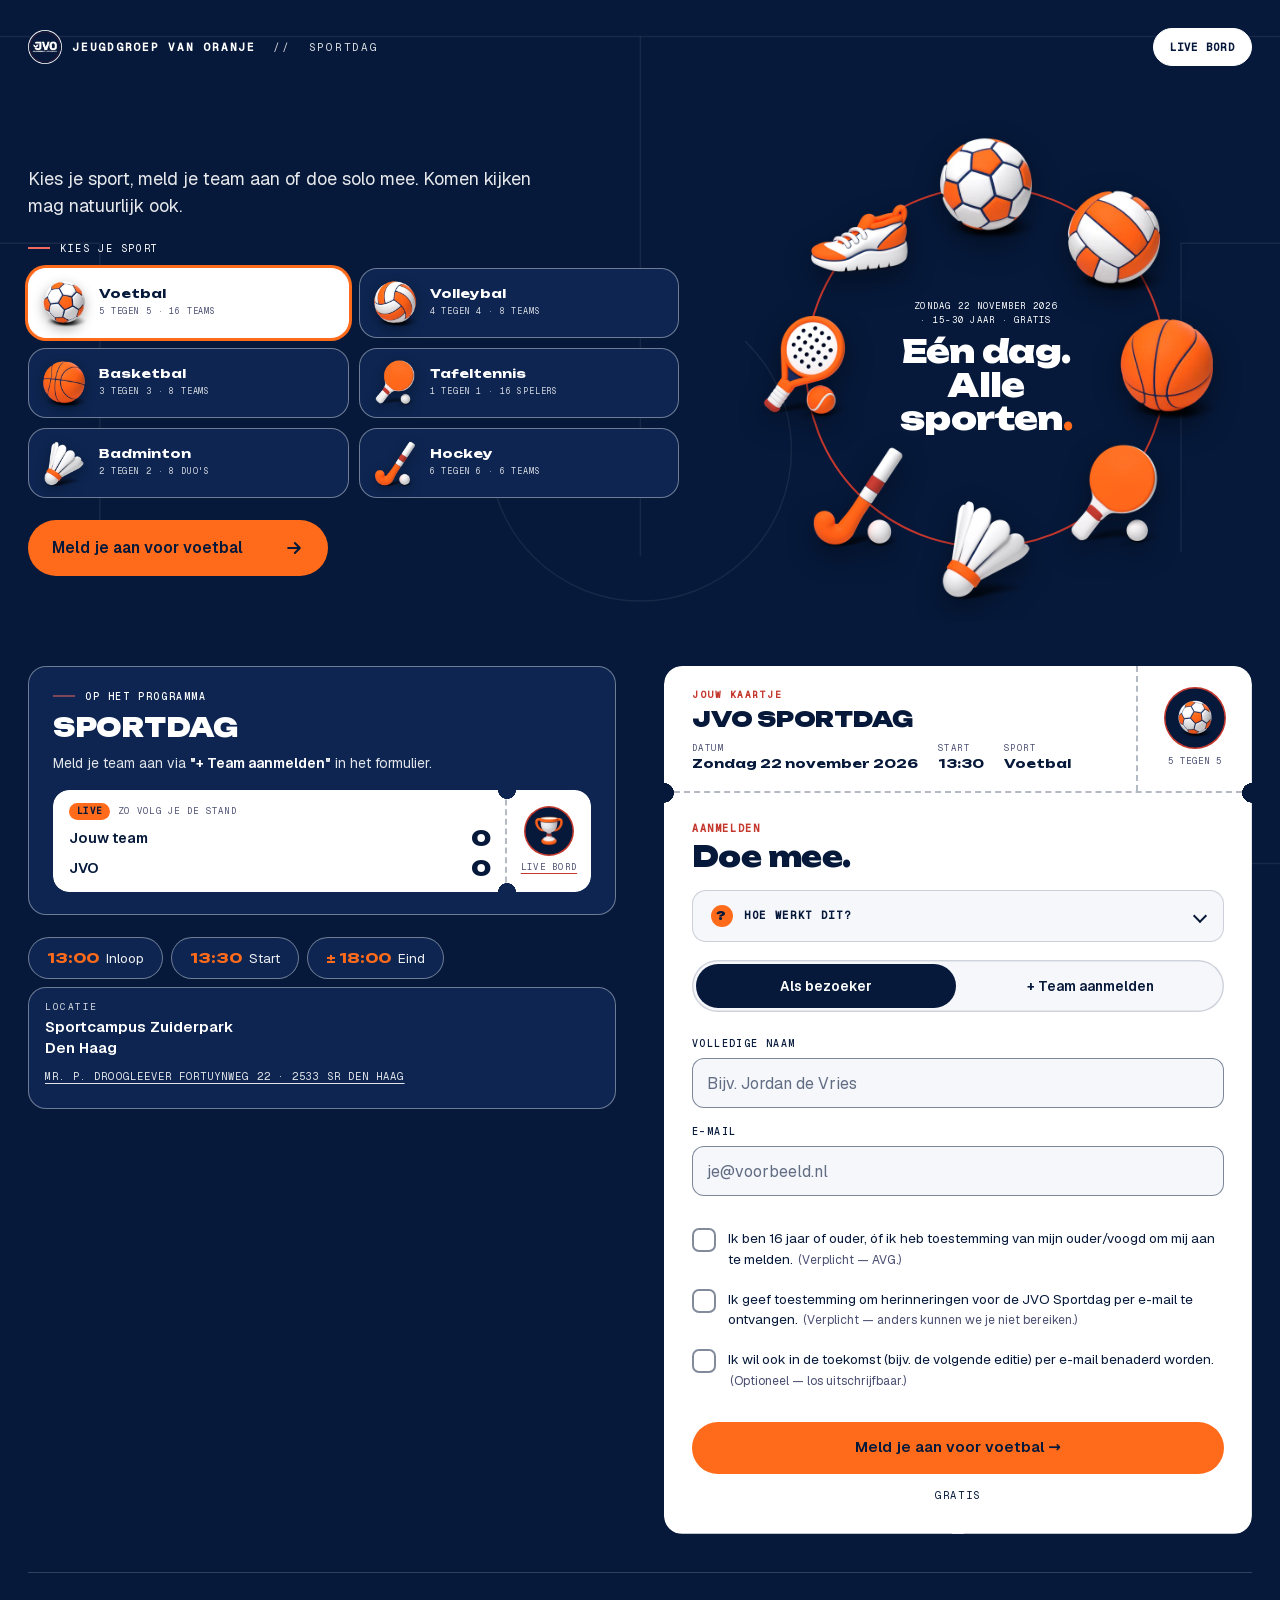
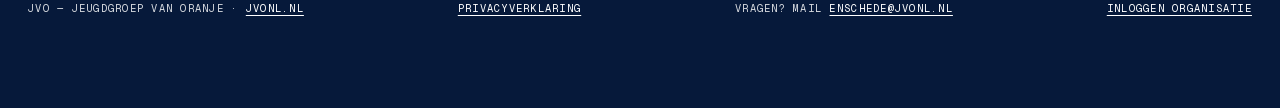
==== index.html @ 1a7309d2 "JVO Sporthub: kijk-kopie met demodata (geen server) Co-Authored-By: Claude Opus 5.5 <noreply@anthrop" ====
<!DOCTYPE html>
<html lang="nl" data-theme="sporthub" data-sport="beker" style="--sport-icoon:url('/sport/beker-klein.webp');--sport-icoon-groot:url('/sport/beker.webp')">
<head>
  <script src="/voorbeeld.js"></script>
  <meta charset="UTF-8" />
  <meta name="viewport" content="width=device-width, initial-scale=1.0" />
  <script src="/jvo-loader.js"></script>
  <meta name="description" content="Aanmelden voor de JVO Sportdag op zondag 22 november 2026, Sportcampus Zuiderpark, Den Haag. Gratis. Meld je team aan voor het toernooi of kom kijken." />
  <title>JVO Sportdag — Aanmelden</title>
  <meta property="og:title" content="JVO Sportdag — Aanmelden" />
  <meta property="og:description" content="Zondag 22 november 2026 · Sportcampus Zuiderpark, Den Haag · Gratis. Meld je team aan voor het toernooi of kom kijken." />
  <meta property="og:image" content="http://localhost:4795/og-neutraal.png" />
  <meta property="og:image:width" content="1200" />
  <meta property="og:image:height" content="630" />
  <meta property="og:image:alt" content="JVO Sportdag, zondag 22 november 2026, Sportcampus Zuiderpark, Den Haag." />
  <meta property="og:url" content="http://localhost:4795/" />
  <meta property="og:type" content="website" />
  <meta property="og:locale" content="nl_NL" />
  <link rel="canonical" href="http://localhost:4795/" />
  <meta name="twitter:card" content="summary_large_image" />
  <meta name="twitter:title" content="JVO Sportdag — Aanmelden" />
  <meta name="twitter:description" content="Zondag 22 november 2026 · Sportcampus Zuiderpark, Den Haag · Sportdag · Gratis" />
  <meta name="twitter:image" content="http://localhost:4795/og-neutraal.png" />
  <link rel="icon" type="image/png" href="/icons/favicon.png" />
  <link rel="apple-touch-icon" href="/icons/jvo-192.png" />
  <meta name="theme-color" content="#06193A" /><script src="/sh-beweging.js" defer></script>
  
  <link rel="stylesheet" href="/styles.css" />
  <style>
    /* Aanmeldpagina — stukken die per evenement in aantal/aanwezigheid wisselen
       (alles komt uit het evenement-profiel; zie de pagina-vuller in server.js). */
    .tournament-meta:not(:has(#meta-prize-item)) { grid-template-columns: repeat(2, 1fr); }
    @media (min-width: 881px) {
      .activity-grid:has(> .activity-cat:first-child:last-child) { grid-template-columns: 1fr; }
      .activity-grid:has(> .activity-cat:nth-child(2):last-child) { grid-template-columns: repeat(2, 1fr); }
      .activity-grid > .activity-cat:nth-child(3n) { border-right: none; }
      .activity-grid > .activity-cat:nth-child(n+4) { border-top: 1px solid var(--line); }
    }
    .meet-eyebrow:empty, .sponsor-sub:empty, .form-price:empty { display: none; }
    .sponsor-sub > span + span::before { content: '\00a0·\00a0'; }
    .help-price { text-transform: lowercase; }
    .help-price:not(:empty)::before { content: ', '; }
    .form-price { text-align: center; margin-top: 14px; color: var(--ice-muted); letter-spacing: .18em; text-transform: uppercase; }
    /* Sport-hub: sportkiezer (tegels) + kaartje — alleen bij meer dan één sport */
    .sport-kiezer-lbl { font-family: 'Geist Mono', ui-monospace, monospace; font-size: 11px; letter-spacing: .16em; text-transform: uppercase; display: flex; align-items: center; gap: 10px; }
    .sport-kiezer-lbl::before { content: ''; width: 22px; height: 1.5px; background: #F0685E; }
    .sport-tegels { display: grid; grid-template-columns: repeat(2, minmax(0, 1fr)); gap: 10px; margin-top: 10px; }
    .sport-tegel { display: grid; grid-template-columns: 40px minmax(0, 1fr); gap: 8px; align-items: center; text-align: left; min-height: 64px;
      padding: 9px 10px; border-radius: 18px; border: 1.5px solid rgba(255,255,255,.4); background: rgba(255,255,255,.06); color: inherit; font: inherit; cursor: pointer; }
    .sport-tegel img { width: 40px; height: 40px; object-fit: contain; }
    .sport-tegel b { display: block; font-weight: 700; font-size: 12.5px; line-height: 1.15; hyphens: auto; -webkit-hyphens: auto; overflow-wrap: break-word; }
    .sport-tegel span { display: block; font-family: 'Geist Mono', ui-monospace, monospace; font-size: 9.5px; letter-spacing: .1em; text-transform: uppercase; margin-top: 4px; opacity: .85; }
    .sport-tegel[aria-checked="true"] { background: #fff; border-color: #fff; color: #06193A; box-shadow: 0 0 0 3px #FF6B1A; }
    .sport-tegel:focus-visible { outline: 3px solid #fff; outline-offset: 3px; }
    .sport-kaartje { --stub: 84px; margin-top: 14px; background: #fff; color: #06193A; border-radius: 16px; display: grid; grid-template-columns: minmax(0, 1fr) var(--stub);
      -webkit-mask: radial-gradient(circle 9px at calc(100% - var(--stub)) 0, #0000 98%, #000) top/100% 51% no-repeat, radial-gradient(circle 9px at calc(100% - var(--stub)) 100%, #0000 98%, #000) bottom/100% 51% no-repeat;
              mask: radial-gradient(circle 9px at calc(100% - var(--stub)) 0, #0000 98%, #000) top/100% 51% no-repeat, radial-gradient(circle 9px at calc(100% - var(--stub)) 100%, #0000 98%, #000) bottom/100% 51% no-repeat; }
    .sport-kaartje[hidden], .sport-kiezer[hidden], #panel-team .field[hidden] { display: none; }
    .sport-kaartje .l { padding: 12px 14px 11px; border-right: 2px dashed rgba(6,25,58,.3); min-width: 0; }
    .sport-kaartje .k { font-family: 'Geist Mono', ui-monospace, monospace; font-size: 9.5px; letter-spacing: .16em; text-transform: uppercase; color: #C4382E; font-weight: 600; }
    .sport-kaartje h3 { font-weight: 900; font-size: 19px; line-height: 1.05; margin-top: 6px; text-transform: uppercase; }
    .sport-kaartje .g { display: grid; grid-template-columns: repeat(3, minmax(0, 1fr)); gap: 8px; margin-top: 11px; }
    .sport-kaartje .g span { display: block; font-family: 'Geist Mono', ui-monospace, monospace; font-size: 8.5px; letter-spacing: .14em; text-transform: uppercase; color: #4A4F72; }
    .sport-kaartje .g b { font-weight: 700; font-size: 13px; line-height: 1.2; }
    .sport-kaartje .r { display: flex; flex-direction: column; align-items: center; justify-content: center; gap: 7px; }
    .sport-kaartje .r span { font-family: 'Geist Mono', ui-monospace, monospace; font-size: 8.5px; letter-spacing: .12em; text-transform: uppercase; color: #4A4F72; text-align: center; }
    .sport-badge { width: 50px; height: 50px; border-radius: 50%; background: #06193A; box-shadow: 0 0 0 1.5px #06193A, 0 0 0 3px #C4382E; display: flex; align-items: center; justify-content: center; }
    .sport-badge img { width: 72%; height: 72%; object-fit: contain; }
    /* Stijl Sporthub: het formulier staat op een WIT kaartje → tegels wit met blauwe rand,
       de gekozen tegel krijgt de oranje ring; het "kaartje" wordt omgekeerd (blauw). */
    html[data-theme="sporthub"] .sport-tegel { background: #fff; color: var(--sh-navy); border-color: var(--sh-rand-wit); }
    html[data-theme="sporthub"] .sport-tegel[aria-checked="true"] { border-color: var(--sh-oranje); }
    html[data-theme="sporthub"] .sport-tegel span { color: var(--sh-inkt-2); opacity: 1; }
    html[data-theme="sporthub"] .sport-tegel:focus-visible { outline-color: var(--sh-navy); }
    html[data-theme="sporthub"] .sport-kaartje { background: var(--sh-navy); color: #fff; }
    html[data-theme="sporthub"] .sport-kaartje .l { border-right-color: rgba(255,255,255,.35); }
    html[data-theme="sporthub"] .sport-kaartje .k { color: var(--sh-oranje); }
    html[data-theme="sporthub"] .sport-kaartje .g span, html[data-theme="sporthub"] .sport-kaartje .r span { color: rgba(255,255,255,.8); }
    html[data-theme="sporthub"] .sport-badge { box-shadow: 0 0 0 1.5px #fff, 0 0 0 3px var(--sh-rood); }
    html[data-theme="sporthub"] .sport-tegel b, html[data-theme="sporthub"] .sport-kaartje h3 { font-family: var(--sh-rond); }
    /* De ring met álle sporten (bij meer dan één sport; opgebouwd door app.js):
       gecentreerd, met datum en kop erin en de sporten gelijk verdeeld eromheen.
       De baan draait rustig met de klok mee (één rondje per minuut); elk icoon draait precies even hard terug,
       zodat het rechtop blijft staan. */
    html[data-theme="sporthub"] .sh-sportring { position: relative; width: min(100%, 390px); aspect-ratio: 1; margin: 0 auto; }
    html[data-theme="sporthub"] .sh-sr-cirkel { position: absolute; inset: 11.5%; border-radius: 50%; border: 2px solid var(--sh-rood); }
    html[data-theme="sporthub"] .sh-sr-baan { position: absolute; inset: 0; }
    html[data-theme="sporthub"] .sh-sr-plek { position: absolute; width: 23.6%; aspect-ratio: 1; transform: translate(-50%, -50%); }
    html[data-theme="sporthub"] .sh-sr-plek img { display: block; width: 100%; height: 100%; object-fit: contain; filter: drop-shadow(0 10px 14px rgba(0, 0, 0, .38)); }
    html[data-theme="sporthub"] .sh-sr-midden { position: absolute; inset: 24%; display: flex; flex-direction: column; align-items: center; justify-content: center; gap: 8px; text-align: center; z-index: 2; }
    html[data-theme="sporthub"] .hero-intro .sh-sr-midden .eyebrow { font-size: 9px; line-height: 1.6; letter-spacing: .14em; margin: 0; text-wrap: balance; }
    html[data-theme="sporthub"] .hero-intro .sh-sr-midden h1.h-display { font-size: clamp(25px, 7vw, 32px) !important; line-height: 1.04; max-width: none; margin: 0; padding: 0; text-align: center; text-wrap: balance; }
    html[data-theme="sporthub"] .hero-intro.sh-multi .lead { text-align: center; margin-left: auto; margin-right: auto; margin-top: 6px; }
    html[data-theme="sporthub"] .hero-intro.sh-multi .sh-feiten { display: none; }
    /* "Kies je sport" in de hero: blauwe tegels, de gekozen wit met een oranje ring */
    html[data-theme="sporthub"] .sh-kies { position: relative; z-index: 2; margin-top: 22px; }
    html[data-theme="sporthub"] .sh-kies-lbl { font-family: var(--mono); font-size: 10px; letter-spacing: .16em; text-transform: uppercase; color: #fff; display: flex; align-items: center; gap: 10px; }
    html[data-theme="sporthub"] .sh-kies-lbl::before { content: ''; width: 22px; height: 1.5px; background: #F0685E; }
    html[data-theme="sporthub"] .sh-kies-tegels { display: grid; grid-template-columns: repeat(2, minmax(0, 1fr)); gap: 10px; margin-top: 12px; }
    html[data-theme="sporthub"] .sh-kies-tegel { display: grid; grid-template-columns: 50px minmax(0, 1fr); gap: 10px; align-items: center; text-align: left; min-height: 70px; padding: 9px 10px;
      border: 1.5px solid var(--sh-rand); border-radius: 18px; background: var(--sh-navy-2); color: #fff; font: inherit; cursor: pointer; transition: background .2s, color .2s, box-shadow .2s, transform .14s; }
    html[data-theme="sporthub"] .sh-kies-tegel img { width: 50px; height: 50px; object-fit: contain; filter: drop-shadow(0 4px 6px rgba(0, 0, 0, .3)); }
    html[data-theme="sporthub"] .sh-kies-tegel b { display: block; font-family: var(--sh-rond); font-weight: 700; font-size: 12.5px; line-height: 1.15; overflow-wrap: break-word; -webkit-hyphens: auto; hyphens: auto; }
    html[data-theme="sporthub"] .sh-kies-tegel span { display: block; font-family: var(--mono); font-size: 8.5px; letter-spacing: .1em; text-transform: uppercase; line-height: 1.4; margin-top: 4px; color: rgba(255, 255, 255, .84); }
    html[data-theme="sporthub"] .sh-kies-tegel[aria-pressed="true"] { background: #fff; border-color: #fff; color: var(--sh-navy); box-shadow: 0 0 0 3px var(--sh-oranje); }
    html[data-theme="sporthub"] .sh-kies-tegel[aria-pressed="true"] span { color: var(--sh-inkt-2); }
    html[data-theme="sporthub"] .sh-kies-tegel:focus-visible { outline: 3px solid #fff; outline-offset: 3px; }
    html[data-theme="sporthub"] .sh-kies-tegel:active { transform: scale(.97); }
    html[data-theme="sporthub"] .sh-multi .sh-cta-rij { margin-top: 22px; }
    @media (min-width: 900px) {
      html[data-theme="sporthub"] .sh-sportring { width: min(100%, 470px); }
      html[data-theme="sporthub"] .hero-intro.sh-multi { grid-template-areas: ". ring" "lead ring" "kies ring" "cta ring" ". ring"; grid-template-rows: 1fr auto auto auto 1fr; }
      html[data-theme="sporthub"] .hero-intro.sh-multi .sh-sportring { grid-area: ring; align-self: center; }
      html[data-theme="sporthub"] .hero-intro.sh-multi .lead { grid-area: lead; text-align: left; margin-left: 0; }
      html[data-theme="sporthub"] .sh-kies { grid-area: kies; }
    }
    @keyframes sh-sr-draai { to { transform: rotate(360deg); } }
    @keyframes sh-sr-terug { to { transform: rotate(-360deg); } }
    @keyframes sh-sr-in { from { opacity: 0; transform: scale(.92); } to { opacity: 1; transform: none; } }
    @media (prefers-reduced-motion: no-preference) {
      html[data-theme="sporthub"] .sh-sr-baan { animation: sh-sr-draai 60s linear infinite; }
      html[data-theme="sporthub"] .sh-sr-plek img { animation: sh-sr-terug 60s linear infinite; }
      html[data-theme="sporthub"] .sh-sportring { animation: sh-sr-in .9s cubic-bezier(.16, 1, .3, 1) both; }
    }
    /* Aanmelden gesloten (nog geen datum / geweest / handmatig dicht) */
    .reg-closed-msg { font-size: 17px; line-height: 1.5; font-weight: 500; color: var(--ice); margin: 0 0 12px; }
    .reg-closed-sub { font-size: 14px; line-height: 1.6; color: var(--ice-muted); margin: 0 0 10px; }
    .reg-closed-sub a { color: var(--gold); }
    .reg-closed-actions { display: flex; flex-direction: column; }
  </style>
  <script type="application/ld+json">
  {
  "@context": "https://schema.org",
  "@type": "SportsEvent",
  "name": "JVO Sportdag — Sportdag",
  "description": "Kies je sport, meld je team aan of doe solo mee. Komen kijken mag natuurlijk ook.",
  "startDate": "2026-11-22T13:30:00+01:00",
  "endDate": "2026-11-22T18:00:00+01:00",
  "eventStatus": "https://schema.org/EventScheduled",
  "eventAttendanceMode": "https://schema.org/OfflineEventAttendanceMode",
  "location": {
    "@type": "Place",
    "name": "Sportcampus Zuiderpark, Den Haag",
    "address": {
      "@type": "PostalAddress",
      "streetAddress": "Mr. P. Droogleever Fortuynweg 22, 2533 SR Den Haag",
      "addressCountry": "NL"
    }
  },
  "organizer": {
    "@type": "Organization",
    "name": "Jeugdgroep van Oranje",
    "url": "https://jvonl.nl"
  },
  "offers": {
    "@type": "Offer",
    "price": "0",
    "priceCurrency": "EUR",
    "availability": "https://schema.org/InStock",
    "url": "http://localhost:4795/"
  },
  "url": "http://localhost:4795/"
}
  </script>
  <link rel="stylesheet" href="/thema-sporthub.css" />
</head>
<body class="pg-aanmelden">
  <canvas class="fx-embers" data-fx-embers aria-hidden="true"></canvas>
  <div class="shell">

    <header class="topbar">
      <div class="brand-badge">
        <span class="badge-circle">JVO</span>
        <span class="brand-text-long"><b>Jeugdgroep van Oranje</b> &nbsp;//&nbsp; <span data-ev="shortName">Sportdag</span></span>
        <span class="brand-text-short"><b>JVO</b> · <span data-ev="shortName">Sportdag</span></span>
      </div>
      <nav>
        <a class="sh-nav-live" href="/toernooi">Live bord</a>
        
      </nav>
    </header>

    <section class="hero">
      <div class="hero-intro">
        <div class="eyebrow" id="meta-eyebrow">Zondag 22 november 2026 · 15-30 jaar · Gratis</div>
        
        <!-- Stijl "sporthub": de grote rode ring uit het JVO-logo met het sport-icoon ervoor (sier). -->
        <div class="sh-ring" aria-hidden="true"><img class="sh-bal" src="/sport/beker.webp" alt="" width="512" height="512" decoding="async" fetchpriority="high" /></div>
        
        <h1 class="h-display">
          <span class="gold-text">Klaar voor</span><br/>
          <span class="ice-text">de start<span class="exclaim">.</span></span>
        </h1>
        
        <p class="lead" data-ev="intro">Kies je sport, meld je team aan of doe solo mee. Komen kijken mag natuurlijk ook.</p>
        
        
        
        
        <p class="sh-cta-rij"><a class="sh-cta" href="#form-card">Meld je team aan <svg class="sh-pijl" viewBox="0 0 24 24" width="20" height="20" fill="none" stroke="currentColor" stroke-width="2.4" stroke-linecap="round" stroke-linejoin="round" aria-hidden="true"><path d="M5 12h14M13 6l6 6-6 6"/></svg></a></p>
        
        <div class="sh-feiten">
          <div><span>Teams</span><b data-ev="maxTeams">16</b></div>
          <div><span>Spelers per team</span><b data-ev="playersRange">1–12</b></div>
          <div><span>Start</span><b data-ev="startTime">13:30</b></div>
        </div>
        
      </div>

      <div class="hero-details">
        <div class="tournament-hero">
          <div class="tournament-eyebrow">
            <span class="tournament-pulse"></span>
            Op het programma
          </div>
          <div class="tournament-headline">
            <h2 data-ev="tournamentName">Sportdag</h2>
          </div>
          <div class="tournament-meta">
            <div class="tournament-meta-item">
              <div class="tournament-meta-label">Teams</div>
              <div class="tournament-meta-value" id="meta-teams" data-ev="maxTeams">16</div>
            </div>
            <div class="tournament-meta-item">
              <div class="tournament-meta-label">Spelers per team</div>
              <div class="tournament-meta-value" id="meta-players" data-ev="playersRange">1–12</div>
            </div>
            
          </div>
          
          <p class="tournament-cta" id="tournament-cta">
            Meld je team aan via <b>"+ Team aanmelden"</b> in het formulier.
          </p>
          
          
          
          <!-- Stijl "sporthub": voorproefje van het live bord als kaartje (tikbaar; de inhoud is sier). -->
          <a class="sh-kaart sh-voorproef" href="/toernooi" aria-label="Bekijk het live bord">
            <span class="sh-kaart-l" aria-hidden="true">
              <span class="sh-kaart-k"><em>Live</em> Zo volg je de stand</span>
              <span class="sh-kaart-tm"><span>Jouw team</span><b>0</b></span>
              <span class="sh-kaart-tm"><span>JVO</span><b>0</b></span>
            </span>
            <span class="sh-kaart-r" aria-hidden="true"><span class="sh-badge"><img src="/sport/beker-klein.webp" alt="" width="160" height="160" loading="lazy" /></span><span>Live bord</span></span>
          </a>
          
        </div>

        
        
        

        

        

        <div class="event-meta" data-fx-reveal>
          <!-- Stijl "sporthub" zonder datum: de tijden weglaten (bovenaan staat dan "Start: Volgt").
               De pagina-vuller kent geen "of", dus omsluit een template-element de tijden
               alleen in dát geval (dat wordt nooit getoond). Andere stijlen: ongewijzigd. -->
          
          <div class="cell">
            <div class="label">Inloop</div>
            <div class="value"><span class="accent" id="meta-doors" data-ev="doorsTime">13:00</span></div>
          </div>
          <div class="cell">
            <div class="label">Start</div>
            <div class="value"><span class="accent" id="meta-start" data-ev="startTime">13:30</span></div>
          </div>
          <div class="cell">
            <div class="label">Eind</div>
            <div class="value"><span class="accent">± <span id="meta-end" data-ev="endTime">18:00</span></span></div>
          </div>
          
          <div class="cell">
            <div class="label">Locatie</div>
            <div class="value" id="meta-loc">Sportcampus Zuiderpark, Den Haag</div>
          </div>
        </div>
        
        <div class="meta-address mono small" id="meta-address">Mr. P. Droogleever Fortuynweg 22, 2533 SR Den Haag</div>
        
      </div>

      <div class="hero-action">
        <div class="card" id="form-card">
          
          <!-- Stijl "sporthub": de aanmeldkaart is een kaartje; dit is het strookje erboven.
               Alle gegevens staan elders ook op de pagina, dus aria-hidden. -->
          <div class="sh-strook" aria-hidden="true">
            <div class="sh-strook-l">
              <div class="sh-strook-k" data-ev="tournamentName">Sportdag</div>
              <div class="sh-strook-naam" data-ev="name">JVO Sportdag</div>
              <div class="sh-strook-g">
                <div><span>Datum</span><b>Zondag 22 november 2026</b></div>
                <div><span>Start</span><b>13:30</b></div>
              </div>
            </div>
            <div class="sh-strook-r"><span class="sh-badge"><img src="/sport/beker-klein.webp" alt="" width="160" height="160" /></span><span class="sh-strook-t" data-ev="priceText">Gratis</span></div>
          </div>
          
          
          <!-- Aanmelden open → het formulier. Binnen dit blok bewust géén andere ev-if's
               (de vuller verwerkt geen geneste voorwaarden) — alleen ingevulde waarden. -->
          <div id="reg-open">
          <div class="card-eyebrow">Aanmelden</div>
          <h2>Doe mee.</h2>

          <details class="help">
            <summary>Hoe werkt dit?</summary>
            <div class="help-body">
              <p>Meld je hier aan voor <span data-ev="withArticle">de JVO Sportdag</span> (<span data-ev="dateLower">zondag 22 november 2026</span><span class="help-price" data-ev="priceText">Gratis</span>). Je kunt komen als <strong>bezoeker</strong>, of meteen een <strong>team</strong> opgeven voor het <span data-ev="tournamentLabel">toernooi</span>.</p>
              <ul>
                <li>Vul je naam en e-mail in. Wil je met een team meedoen? Kies <strong>“+ Team aanmelden”</strong> en vul de teamnaam en het aantal spelers (<span data-ev="playersRange">1–12</span>) in.</li>
                <li>Je krijgt <strong>direct een bevestigingsmail</strong>.</li>
                <li>Onderaan staan drie vinkjes: het <strong>leeftijdsvinkje</strong> en het vinkje voor een <strong>herinnering</strong> vóór deze dag zijn <strong>verplicht</strong>. Alleen <strong>nieuws over volgende edities</strong> is optioneel.</li>
                <li>Teams worden door de organisatie beoordeeld. Goedgekeurde teams krijgen een <strong>QR-code per mail</strong> voor de check-in op locatie.</li>
              </ul>
              <p class="off"><svg class="off-ic" viewBox="0 0 24 24" width="14" height="14" fill="none" stroke="currentColor" stroke-width="2" stroke-linecap="round" stroke-linejoin="round" aria-hidden="true"><path d="M5 12.55a11 11 0 0 1 14.08 0"/><path d="M1.42 9a16 16 0 0 1 21.16 0"/><path d="M8.53 16.11a6 6 0 0 1 6.95 0"/><line x1="12" y1="20" x2="12.01" y2="20"/></svg> <b>Geen internet?</b> Versturen lukt alleen met verbinding. Mislukt het? Dan zie je een melding — probeer het zo even opnieuw.</p>
            </div>
          </details>

          <div class="path-toggle" role="tablist" aria-label="Aanmeldtype">
            <button id="tab-visitor" type="button" class="active" data-path="visitor"
                    role="tab" aria-selected="true">
              Als bezoeker
            </button>
            <button id="tab-team" type="button" data-path="team"
                    role="tab" aria-selected="false" aria-controls="panel-team">
              + Team aanmelden
            </button>
          </div>

          <form id="reg-form" novalidate data-event="de JVO Sportdag">
            <div class="field">
              <label for="full_name">Volledige naam</label>
              <input type="text" id="full_name" name="full_name" required autocomplete="name" placeholder="Bijv. Jordan de Vries" />
            </div>

            <div class="field">
              <label for="email">E-mail</label>
              <div class="input-with-icon">
                <input type="email" id="email" name="email" required autocomplete="email" placeholder="je@voorbeeld.nl" />
                <span class="input-validation" id="email-validation" aria-hidden="true"></span>
              </div>
            </div>

            <div id="panel-team" role="tabpanel" aria-labelledby="tab-team" style="display:none;">
              <div style="border-top: 1px dashed var(--line-strong); margin: 24px 0 18px; padding-top: 18px;">
                <div class="card-eyebrow" style="margin-bottom:6px;">Jouw team</div>
              </div>
              <!-- Sport-hub: sportkeuze — alleen zichtbaar bij meer dan één sport (app.js vult hem
                   uit /api/competitions). De gekozen tegel komt op het kaartje eronder. -->
              <div class="field sport-kiezer" id="sport-kiezer" tabindex="-1" hidden>
                <div class="sport-kiezer-lbl" id="sport-kiezer-lbl">Kies je sport</div>
                <div class="sport-tegels" id="sport-tegels" role="radiogroup" aria-labelledby="sport-kiezer-lbl"></div>
                <div class="sport-kaartje" id="sport-kaartje" aria-live="polite" hidden></div>
              </div>
              <div class="field">
                <label for="team_name">Teamnaam</label>
                <input type="text" id="team_name" name="team_name" maxlength="60" placeholder="Bijv. FC Vrienden" />
              </div>
              <div class="field">
                <label for="expected_players">Verwacht aantal spelers (<span id="player-range" data-ev="playersRange">1–12</span>)</label>
                <input type="number" id="expected_players" name="expected_players" min="1" max="12" value="1" aria-describedby="team-help" />
              </div>
              <p id="team-help" class="small" style="color: var(--ice-muted); margin: -4px 0 16px;">
                JVO beoordeelt elk team. Bij goedkeuring krijg je per e-mail een unieke team-QR voor de check-in op locatie.
              </p>
            </div>

            <div style="margin: 22px 0 8px;">
              <label class="checkbox">
                <input type="checkbox" id="consent_age" required />
                <span>Ik ben 16 jaar of ouder, óf ik heb toestemming van mijn ouder/voogd om mij aan te melden. <em>(Verplicht — AVG.)</em></span>
              </label>
              <label class="checkbox">
                <input type="checkbox" id="consent_reminders" required />
                <span>Ik geef toestemming om herinneringen voor <span data-ev="withArticle">de JVO Sportdag</span> per e-mail te ontvangen. <em>(Verplicht — anders kunnen we je niet bereiken.)</em></span>
              </label>
              <label class="checkbox">
                <input type="checkbox" id="consent_future_marketing" />
                <span>Ik wil ook in de toekomst (bijv. de volgende editie) per e-mail benaderd worden. <em>(Optioneel — los uitschrijfbaar.)</em></span>
              </label>
            </div>

            <div id="form-alert" role="alert" aria-live="assertive"></div>

            <button type="submit" class="btn full" id="submit-btn" style="margin-top: 18px;">
              Aanmelding versturen →
            </button>

            <p class="small mono form-price" data-ev="priceText">Gratis</p>
          </form>

          <div id="success" style="display:none;" class="success-screen">
            <div class="checkmark">
              <svg viewBox="0 0 24 24"><polyline points="4,12 10,18 20,6"/></svg>
            </div>
            <div class="success-confetti">
              <span class="conf c1"></span>
              <span class="conf c2"></span>
              <span class="conf c3"></span>
              <span class="conf c4"></span>
              <span class="conf c5"></span>
              <span class="conf c6"></span>
              <span class="conf c7"></span>
              <span class="conf c8"></span>
            </div>
            <h2 id="success-heading">Tot dan!</h2>
            <p style="margin-top:10px; color: var(--ice-muted);" id="success-msg">
              Je krijgt een bevestiging in je inbox.
            </p>
            <p class="success-extra" id="success-extra">
              Check ook even je <b>spam-folder</b> als de mail niet binnen 5 minuten in je inbox zit.
            </p>
            <button type="button" class="btn ghost" id="reset-form-btn" style="margin-top:24px;">
              Nog iemand aanmelden
            </button>
          </div>
          </div>
          <div id="reg-closed" hidden>
          
          
            <!-- Aanmelden dicht. Staat (verborgen) óók in de open pagina, zodat app.js dezelfde kaart
                 kan tonen als de server tijdens het invullen meldt dat aanmelden gesloten is. -->
            <div class="card-eyebrow">Aanmelden</div>
            <h2 id="reg-closed-title">Nu dicht.</h2>
            <p class="reg-closed-msg" id="reg-closed-msg"></p>
            <p class="reg-closed-sub">
              <span id="reg-closed-hint">Zodra er nieuws is, lees je het hier.</span>
              Volg JVO via <a href="https://www.jvonl.nl" target="_blank" rel="noopener">jvonl.nl</a>, of mail ons op
              <a class="js-contact-mail" href="mailto:enschede@jvonl.nl">enschede@jvonl.nl</a> als je iets wil weten.
            </p>
            <div class="reg-closed-actions">
              <a class="btn full" href="/toernooi">Bekijk het live-bord →</a>
              <a class="btn ghost full" href="/spelregels">Spelregels</a>
            </div>
          </div>
        </div>
      </div>
    </section>

    <footer class="foot">
      <span>JVO — Jeugdgroep van Oranje · <a href="https://www.jvonl.nl" target="_blank" rel="noopener">jvonl.nl</a></span>
      <span><a href="/privacy.html">Privacyverklaring</a></span>
      <span>Vragen? mail <a class="js-contact-mail" href="mailto:enschede@jvonl.nl">enschede@jvonl.nl</a></span>
      <span><a href="/admin.html">Inloggen organisatie</a></span>
    </footer>
  </div>

  <script src="/offline-ui.js"></script>
  <script src="/register-sw.js"></script>
  <script src="/fx.js"></script>
  <script src="/app.js"></script>
</body>
</html>
---- styles.css ----
/* ================================================================
   JVO OPEN DAG — DESIGN SYSTEM
   Ember on midnight, inspired by "Klaar voor de Start!" poster
   ================================================================ */

/* Self-hosted fonts (was Google Fonts) — works with no internet. See fonts.css. */
@import url('/fonts.css');

:root {
  --midnight:#0A1628; --midnight-2:#122544; --midnight-3:#1A3158;
  --ember:#FF6B1A; --ember-2:#FF8A3D; --gold:#FFB347; --gold-2:#FFCD7A;
  --jvo-red:#C4382E;   /* merkrood uit het echte JVO-logo (de ring) */
  /* alpha tuned for WCAG AA (>=4.5:1) on both --midnight and the lighter card
     backgrounds: faint 0.4 was ~3.5:1 (fail); 0.56 is ~5.6:1, muted 0.66 ~6.5:1. */
  --ice:#E8F4FF; --ice-muted:rgba(232,244,255,0.66); --ice-faint:rgba(232,244,255,0.56);
  --line:rgba(232,244,255,0.1); --line-strong:rgba(232,244,255,0.2);
  --danger:#FF6464; --success:#6CE3A0;
  /* WC26-broadcast: harde offset-schaduw-pop. Turquoise = de bestaande logo-COLOR
     'turquoise' (#2FD4C4), dus géén nieuwe merkkleur; ember als tweede ghost. */
  --sb-pop:#2FD4C4; --sb-pop-2:var(--ember);
  --display:'Big Shoulders Display','Impact',sans-serif;
  --body:'Geist',system-ui,sans-serif;
  --mono:'Geist Mono',ui-monospace,monospace;
  --maxw:1280px;
  --r-sm:4px; --r-md:8px; --r-lg:16px;
  --z-modal:1000; --z-toast:1100;
}

:where(a,button,[role=button],input,select,textarea,summary):focus-visible {
  outline: 2px solid var(--gold); outline-offset: 2px;
}

* { box-sizing: border-box; margin: 0; padding: 0; }

html, body {
  background: var(--midnight); color: var(--ice); font-family: var(--body);
  font-size: 16px; line-height: 1.5;
  -webkit-font-smoothing: antialiased; text-rendering: optimizeLegibility;
}
body {
  min-height: 100vh;
  background-image:
    radial-gradient(ellipse at 50% 100%, rgba(255,107,26,0.18) 0%, transparent 60%),
    radial-gradient(ellipse at 10% 0%, rgba(26,49,88,0.6) 0%, transparent 50%);
  background-attachment: fixed;
}
a { color: inherit; }

/* TYPOGRAPHY */
.eyebrow { font-family: var(--mono); font-size: 11px; letter-spacing: .2em; text-transform: uppercase; color: var(--ember-2); display: inline-flex; align-items: center; gap: 8px; }
.eyebrow::before { content: ''; display: inline-block; width: 24px; height: 1px; background: var(--ember); }
.h-display { font-family: var(--display); font-weight: 900; line-height: .82; letter-spacing: -.01em; text-transform: uppercase; }
h1.h-display { font-size: clamp(56px, 9vw, 132px); }
.gold-text { background: linear-gradient(180deg, var(--gold-2) 0%, var(--ember) 100%); -webkit-background-clip: text; background-clip: text; -webkit-text-fill-color: transparent; filter: drop-shadow(0 2px 12px rgba(255,107,26,0.3)); }
.ice-text { color: var(--ice); filter: drop-shadow(0 2px 12px rgba(232,244,255,0.15)); }
.exclaim { color: var(--ember); }
.lead { font-size: 17px; color: var(--ice); opacity: .85; max-width: 50ch; font-weight: 300; margin-top: 22px; }
.small { font-size: 13px; }
.muted { color: var(--ice-muted); }
.mono  { font-family: var(--mono); }

/* SHELLS */
.shell { max-width: var(--maxw); margin: 0 auto; padding: 28px 28px 60px; position: relative; z-index: 1; }
.admin-shell { max-width: var(--maxw); margin: 0 auto; padding: 24px 28px 60px; }

/* TOPBAR */
.topbar { display: flex; justify-content: space-between; align-items: center; padding-bottom: 24px; border-bottom: 1px solid var(--line); gap: 16px; flex-wrap: wrap; }
.brand-badge { display: inline-flex; align-items: center; gap: 12px; font-family: var(--mono); font-size: 12px; letter-spacing: .2em; text-transform: uppercase; color: var(--ice-muted); }
/* Merkteken = het ECHTE JVO-logo (navy schijf, rode ring, duif in de J) i.p.v.
   een nagemaakt oranje tekstrondje. De "JVO"-tekst blijft in de DOM als label
   voor schermlezers, maar is visueel verborgen (het logo draagt de naam al). */
.badge-circle { width: 36px; height: 36px; border-radius: 50%; background: url('/jvo-logo.jpg') center/cover, var(--midnight); display: flex; align-items: center; justify-content: center; color: transparent; font-size: 0; flex: none; }
.brand-badge b { color: var(--ice); font-weight: 600; }
.topbar nav { display: flex; gap: 8px; flex-wrap: wrap; }
.topbar nav a { font-family: var(--mono); font-size: 11px; letter-spacing: .15em; text-transform: uppercase; text-decoration: none; padding: 8px 14px; color: var(--ice-muted); border: 1px solid var(--line-strong); border-radius: 6px; transition: all .15s; }
.topbar nav a:hover { color: var(--midnight); background: var(--ember); border-color: var(--ember); }
.who { font-family: var(--mono); font-size: 11px; letter-spacing: .18em; text-transform: uppercase; color: var(--ice-muted); margin: 18px 0 4px; }
.who b { color: var(--gold); margin-left: 8px; font-weight: 500; }

/* HERO — uses named grid areas for clean desktop/mobile reorder */
.hero {
  display: grid;
  grid-template-columns: 1.05fr 0.95fr;
  grid-template-areas:
    "intro   action"
    "details action";
  gap: 52px;
  padding: 48px 0 0;
  align-items: start;
}
.hero-intro { grid-area: intro; }
.hero-details { grid-area: details; }
.hero-action { grid-area: action; }
.hero h1 { margin-top: 24px; }
.brand-text-short { display: none; }
.meta-address {
  margin-top: 14px; color: var(--ice-faint);
  letter-spacing: .12em; text-transform: uppercase;
  font-size: 12px;
}

/* Activity grid — 3 categories instead of pills */
.activity-grid {
  display: grid;
  grid-template-columns: repeat(3, 1fr);
  gap: 0;
  margin-top: 28px;
  border-top: 1px solid var(--line);
  border-bottom: 1px solid var(--line);
}
.activity-cat {
  padding: 18px 16px;
  border-right: 1px solid var(--line);
}
.activity-cat:last-child { border-right: none; }
.activity-cat-label {
  font-family: var(--mono); font-size: 10px;
  letter-spacing: .18em; text-transform: uppercase;
  color: var(--ember-2);
  margin-bottom: 8px;
}
.activity-cat-list {
  font-size: 14px; line-height: 1.5;
  color: var(--ice);
}

@media (max-width: 880px) {
  .activity-grid {
    grid-template-columns: 1fr;
    border-bottom: none;
  }
  .activity-cat {
    border-right: none;
    border-bottom: 1px solid var(--line);
    padding: 14px 0;
  }
  .activity-cat:last-child { border-bottom: none; }
}
.event-meta { margin-top: 36px; display: grid; grid-template-columns: repeat(3, 1fr); border-top: 1px solid var(--line-strong); border-bottom: 1px solid var(--line-strong); }
.event-meta .cell { padding: 18px; border-right: 1px solid var(--line); }
.event-meta .cell:last-child { border-right: none; }
.event-meta .cell .label { font-family: var(--mono); font-size: 10px; letter-spacing: .18em; text-transform: uppercase; color: var(--ice-faint); }
.event-meta .cell .value { font-family: var(--display); font-size: 26px; font-weight: 800; line-height: 1.05; margin-top: 6px; text-transform: uppercase; color: var(--ice); }
.event-meta .cell .value .accent { color: var(--gold); }

/* CARD */
.card { background: linear-gradient(180deg, var(--midnight-2) 0%, var(--midnight) 100%); color: var(--ice); padding: 36px 32px; border-radius: var(--r-lg); border: 1px solid var(--line-strong); box-shadow: 0 0 0 1px rgba(255,107,26,0.1), 12px 12px 0 rgba(255,107,26,0.85), 0 30px 60px -20px rgba(0,0,0,0.5); position: relative; }
.card::before { content: ''; position: absolute; top: -10px; left: -10px; width: 24px; height: 24px; background: linear-gradient(135deg, var(--gold) 0%, var(--ember) 100%); border-radius: 50%; box-shadow: 0 0 24px rgba(255,107,26,0.6); }
.card-eyebrow { font-family: var(--mono); font-size: 11px; letter-spacing: .2em; text-transform: uppercase; color: var(--ember-2); }
.card h2 { font-family: var(--display); font-size: 44px; font-weight: 900; line-height: .9; text-transform: uppercase; margin: 6px 0 24px; color: var(--ice); }

.path-toggle { display: grid; grid-template-columns: 1fr 1fr; border: 1px solid var(--line-strong); border-radius: var(--r-md); overflow: hidden; margin-bottom: 24px; background: rgba(0,0,0,0.2); }
.path-toggle button { background: transparent; color: var(--ice); border: none; padding: 14px 12px; font-family: var(--mono); font-size: 11px; letter-spacing: .14em; text-transform: uppercase; cursor: pointer; transition: all .2s; }
.path-toggle button:hover { background: rgba(255,107,26,0.08); }
.path-toggle button.active { background: linear-gradient(135deg, var(--ember) 0%, var(--gold) 100%); color: var(--midnight); font-weight: 600; }

/* FORM */
.field { margin-bottom: 16px; }
.field label { display: block; font-family: var(--mono); font-size: 10px; letter-spacing: .18em; text-transform: uppercase; color: var(--ice-muted); margin-bottom: 6px; }
.field input, .field textarea, .field select { width: 100%; background: transparent; border: none; border-bottom: 1px solid var(--line-strong); color: var(--ice); font-family: var(--body); font-size: 16px; padding: 10px 0; outline: none; transition: border-color .15s; }
.field input::placeholder, .field textarea::placeholder { color: var(--ice-faint); }
.field input:focus, .field textarea:focus, .field select:focus { border-color: var(--ember); }
.field textarea { resize: vertical; min-height: 70px; }

/* BUTTONS */
.btn { display: inline-flex; align-items: center; justify-content: center; gap: 10px; background: linear-gradient(135deg, var(--ember) 0%, var(--gold) 100%); color: var(--midnight); border: none; padding: 16px 22px; font-family: var(--mono); font-size: 12px; letter-spacing: .2em; text-transform: uppercase; font-weight: 700; cursor: pointer; border-radius: var(--r-md); transition: all .15s; text-decoration: none; box-shadow: 0 8px 24px rgba(255,107,26,0.3); }
.btn:hover { transform: translateY(-2px); box-shadow: 0 12px 32px rgba(255,107,26,0.45); }
.btn:disabled { opacity: .5; cursor: not-allowed; transform: none; box-shadow: none; }
.btn.full { width: 100%; }
.btn.ghost { background: transparent; color: var(--ice); border: 1px solid var(--line-strong); box-shadow: none; }
.btn.ghost:hover { background: rgba(255,107,26,0.1); border-color: var(--ember); box-shadow: none; transform: none; }

.btn-sm { padding: 7px 12px; font-size: 10px; letter-spacing: .12em; border-radius: var(--r-sm); text-transform: uppercase; font-family: var(--mono); border: 1px solid var(--line-strong); background: transparent; color: var(--ice-muted); cursor: pointer; margin-right: 4px; margin-bottom: 4px; transition: all .15s; white-space: nowrap; }
.btn-sm:hover { background: var(--midnight-3); color: var(--ice); border-color: var(--ice-muted); }
.btn-sm.primary { background: linear-gradient(135deg, var(--ember) 0%, var(--gold) 100%); color: var(--midnight); border-color: transparent; font-weight: 600; }
.btn-sm.primary:hover { transform: translateY(-1px); box-shadow: 0 4px 12px rgba(255,107,26,0.35); }
.btn-sm.qr { background: var(--midnight); color: var(--gold); border-color: rgba(255,179,71,0.3); font-weight: 600; }
.btn-sm.qr:hover { background: var(--midnight-3); color: var(--gold-2); border-color: var(--gold); }
.btn-sm:disabled { opacity: .5; cursor: not-allowed; }

.csv-btn { padding: 10px 16px; font-size: 11px; letter-spacing: .14em; border-radius: 6px; text-transform: uppercase; font-family: var(--mono); background: linear-gradient(135deg, var(--ember) 0%, var(--gold) 100%); color: var(--midnight); border: none; cursor: pointer; font-weight: 600; box-shadow: 0 4px 12px rgba(255,107,26,0.25); }
.csv-btn:hover { transform: translateY(-1px); box-shadow: 0 6px 16px rgba(255,107,26,0.4); }

/* ALERTS */
.alert { padding: 12px 14px; border-radius: var(--r-md); font-size: 14px; margin-top: 14px; }
.alert.error { background: rgba(255,100,100,0.15); color: #FFB7B7; border: 1px solid rgba(255,100,100,0.4); }
.alert.success { background: rgba(108,227,160,0.15); color: var(--success); border: 1px solid rgba(108,227,160,0.3); }

/* SUCCESS SCREEN */
.success-screen { text-align: center; padding: 40px 16px; }
.success-screen .checkmark { width: 72px; height: 72px; background: linear-gradient(135deg, var(--ember) 0%, var(--gold) 100%); border-radius: 50%; margin: 0 auto 20px; display: flex; align-items: center; justify-content: center; box-shadow: 0 8px 32px rgba(255,107,26,0.4); }
.success-screen .checkmark svg { width: 36px; height: 36px; stroke: var(--midnight); stroke-width: 3; fill: none; }
.success-screen h2 { font-family: var(--display); font-size: 40px; font-weight: 900; text-transform: uppercase; }

/* LOGIN */
.login-wrap { min-height: 100vh; display: grid; place-items: center; padding: 40px 16px; }
.login-card { width: 100%; max-width: 420px; }

/* FOOTER */
.foot { margin-top: 32px; padding: 28px 0; border-top: 1px solid var(--line); display: flex; justify-content: space-between; align-items: center; font-family: var(--mono); font-size: 11px; letter-spacing: .12em; text-transform: uppercase; color: var(--ice-faint); flex-wrap: wrap; gap: 12px; }
.foot a { color: var(--gold); text-decoration: none; }
.foot a:hover { color: var(--ember); }

/* ================================================================
   ADMIN DASHBOARD — TABS, STATS, MODAL
   ================================================================ */

.tabs { display: flex; gap: 4px; margin: 22px 0 26px; border-bottom: 1px solid var(--line-strong); flex-wrap: wrap; }
.tab-btn { background: transparent; color: var(--ice-muted); border: none; padding: 14px 22px; font-family: var(--mono); font-size: 12px; letter-spacing: .15em; text-transform: uppercase; cursor: pointer; border-bottom: 2px solid transparent; margin-bottom: -1px; transition: all .15s; }
.tab-btn:hover { color: var(--ice); }
.tab-btn.active { color: var(--gold); border-bottom-color: var(--ember); }
.tab-btn .badge { display: inline-block; min-width: 18px; height: 18px; padding: 0 5px; border-radius: 9px; background: var(--ember); color: var(--midnight); font-size: 10px; font-weight: 700; margin-left: 6px; line-height: 18px; text-align: center; }
.tab-pane { display: none; }
.tab-pane.active { display: block; }

.section { background: var(--midnight-2); padding: 24px; border-radius: 12px; margin-bottom: 18px; border: 1px solid var(--line); }
.section h3 { font-family: var(--display); font-size: 26px; font-weight: 900; text-transform: uppercase; line-height: 1; margin-bottom: 4px; color: var(--ice); }
.section .section-sub { font-size: 13px; color: var(--ice-muted); margin-bottom: 18px; }
.section-head { display: flex; justify-content: space-between; align-items: center; margin-bottom: 16px; gap: 12px; flex-wrap: wrap; }

.attention { background: linear-gradient(135deg, var(--ember) 0%, var(--gold) 100%); color: var(--midnight); padding: 22px 26px; border-radius: 12px; margin-bottom: 18px; display: flex; align-items: center; gap: 18px; box-shadow: 0 12px 36px rgba(255,107,26,0.3); }
.attention .attention-icon { width: 52px; height: 52px; border-radius: 50%; background: var(--midnight); color: var(--ember); display: flex; align-items: center; justify-content: center; font-family: var(--display); font-size: 32px; font-weight: 900; flex-shrink: 0; }
.attention .attention-text { flex: 1; }
.attention h3 { font-family: var(--display); font-size: 26px; font-weight: 900; text-transform: uppercase; line-height: 1; margin-bottom: 4px; color: var(--midnight); }
.attention p { font-size: 14px; color: rgba(10,22,40,0.8); }
.attention button { background: var(--midnight); color: var(--ice); border: none; padding: 12px 18px; border-radius: 8px; font-family: var(--mono); font-size: 11px; letter-spacing: .2em; text-transform: uppercase; font-weight: 700; cursor: pointer; flex-shrink: 0; transition: all .15s; }
.attention button:hover { transform: translateY(-1px); box-shadow: 0 6px 18px rgba(0,0,0,0.4); }

.stats { display: grid; grid-template-columns: repeat(4, 1fr); gap: 14px; margin-bottom: 18px; }
.stat { background: var(--midnight-2); padding: 20px; border-radius: 10px; border: 1px solid var(--line); }
.stat .label { font-family: var(--mono); font-size: 10px; letter-spacing: .18em; text-transform: uppercase; color: var(--ice-faint); }
.stat .value { font-family: var(--display); font-size: 56px; font-weight: 900; line-height: 1; margin-top: 8px; color: var(--ice); }
.stat .sub { margin-top: 8px; font-size: 12px; color: var(--ice-muted); }
.stat .frac { font-size: 26px; opacity: .55; font-weight: 800; }
/* Clickable stat card (E) — looks like a stat, behaves like a button */
.stat-clickable { text-align: left; cursor: pointer; font: inherit; transition: border-color .15s, transform .15s, box-shadow .15s; }
.stat-clickable:hover { border-color: rgba(255,179,71,0.5); transform: translateY(-2px); box-shadow: 0 8px 24px rgba(0,0,0,0.35); }
.stat-clickable .sub { color: var(--gold-2); }

/* Admin free-text search (B) */
.admin-search { margin: 6px 0 14px; }
.admin-search input { width: 100%; }

/* Freeze banner (D) */
.freeze-banner { display: flex; align-items: center; gap: 14px; background: rgba(123,182,255,0.1); border: 1px solid rgba(123,182,255,0.35); border-radius: 12px; padding: 16px 20px; margin-bottom: 18px; }
.freeze-banner .freeze-icon { font-size: 24px; flex-shrink: 0; }
.freeze-banner .freeze-text b { display: block; color: #9CC4FF; font-size: 14px; margin-bottom: 2px; }
.freeze-banner .freeze-text span { font-size: 13px; color: var(--ice-muted); line-height: 1.5; }

/* Adjust modal options (A) */
.adjust-options { display: flex; flex-direction: column; gap: 10px; }
.adjust-option { text-align: left; background: rgba(0,0,0,0.25); border: 1px solid var(--line); border-radius: 8px; padding: 14px 16px; cursor: pointer; transition: border-color .15s, background .15s; display: flex; flex-direction: column; gap: 3px; }
.adjust-option:hover:not(:disabled) { border-color: rgba(255,179,71,0.5); background: rgba(255,179,71,0.06); }
.adjust-option:disabled { opacity: .5; cursor: not-allowed; }
.adjust-option .adjust-option-title { font-family: var(--display); font-size: 17px; font-weight: 800; text-transform: uppercase; color: var(--ice); letter-spacing: .01em; }
.adjust-option .adjust-option-sub { font-size: 12.5px; color: var(--ice-muted); }

.how-card { background: linear-gradient(180deg, var(--midnight-3) 0%, var(--midnight-2) 100%); border: 1px solid rgba(255,179,71,0.2); padding: 24px 26px; border-radius: 12px; margin-bottom: 18px; }
.how-card h3 { font-family: var(--display); font-size: 24px; font-weight: 900; text-transform: uppercase; color: var(--gold); margin-bottom: 16px; }
.steps { list-style: none; counter-reset: step; padding: 0; margin: 0; display: grid; gap: 14px; }
.steps li { display: grid; grid-template-columns: 36px 1fr; gap: 14px; align-items: start; }
.step-num { width: 28px; height: 28px; border-radius: 50%; background: linear-gradient(135deg, var(--ember) 0%, var(--gold) 100%); color: var(--midnight); font-family: var(--display); font-size: 16px; font-weight: 900; display: flex; align-items: center; justify-content: center; margin-top: 1px; }
.step-text { font-size: 14px; line-height: 1.55; color: var(--ice); }
.step-text b { color: var(--gold-2); }
.mono-inline { font-family: var(--mono); font-size: 12px; background: rgba(0,0,0,0.3); padding: 1px 6px; border-radius: 3px; color: var(--gold); }
.how-note { margin-top: 18px; padding-top: 16px; border-top: 1px solid var(--line); font-size: 13px; color: var(--ice-muted); line-height: 1.55; }
.how-note b { color: var(--ember-2); }

.filters { display: flex; gap: 6px; margin-bottom: 18px; flex-wrap: wrap; }
.filter-pill { background: transparent; color: var(--ice-muted); border: 1px solid var(--line-strong); padding: 8px 14px; border-radius: 99px; font-family: var(--mono); font-size: 11px; letter-spacing: .14em; text-transform: uppercase; cursor: pointer; transition: all .15s; }
.filter-pill:hover { color: var(--ice); border-color: var(--ice-muted); }
.filter-pill.active { background: var(--ember); color: var(--midnight); border-color: var(--ember); font-weight: 600; }
.filter-pill .count { display: inline-block; margin-left: 6px; background: rgba(0,0,0,0.2); padding: 1px 7px; border-radius: 99px; font-size: 10px; }
.filter-pill.active .count { background: rgba(10,22,40,0.25); }

table { width: 100%; border-collapse: collapse; font-size: 13px; }
th { text-align: left; font-family: var(--mono); font-size: 10px; letter-spacing: .14em; text-transform: uppercase; color: var(--ice-faint); font-weight: 500; padding: 10px 12px; border-bottom: 1px solid var(--line); }
td { padding: 14px 12px; border-bottom: 1px solid var(--line); vertical-align: middle; color: var(--ice); }
tr:last-child td { border-bottom: none; }
td .muted { color: var(--ice-muted); font-size: 11px; }
table td a { color: var(--gold); }

.pill { display: inline-block; padding: 4px 10px; border-radius: 99px; font-family: var(--mono); font-size: 10px; letter-spacing: .12em; text-transform: uppercase; }
.pill.pending  { background: rgba(255,179,71,0.15); color: var(--gold-2); border: 1px solid rgba(255,179,71,0.3); }
.pill.approved { background: rgba(108,227,160,0.15); color: var(--success); border: 1px solid rgba(108,227,160,0.3); }
.pill.waitlist { background: rgba(255,107,26,0.15); color: var(--ember-2); border: 1px solid rgba(255,107,26,0.3); }
.pill.rejected { background: rgba(255,100,100,0.15); color: #FF8484; border: 1px solid rgba(255,100,100,0.3); }
.pill.checked-in { background: rgba(108,227,160,0.25); color: var(--success); border: 1px solid var(--success); margin-left: 6px; }
/* Status pills + action buttons wrap onto multiple lines with even spacing */
.pill-stack { display: flex; flex-wrap: wrap; gap: 6px; align-items: center; }
.pill-stack .pill { margin: 0; }
.row-actions { display: flex; flex-wrap: wrap; gap: 6px; justify-content: flex-end; align-items: center; }

/* Badge-buttons (renamed / waiting) — icon + label, distinct hues per meaning */
.pill.renamed, .pill.waiting-rename, .pill.waiting-count {
  display: inline-flex; align-items: center; gap: 5px;
  border: 1px solid transparent; cursor: pointer;
  font-family: var(--mono); transition: background .15s ease;
}
.pill.renamed { background: rgba(123,182,255,0.15); color: #9CC4FF; border-color: rgba(123,182,255,0.35); }
.pill.renamed:hover { background: rgba(123,182,255,0.28); }
/* Waiting = violet, clearly apart from the gold "pending" pill */
.pill.waiting-rename, .pill.waiting-count { background: rgba(167,139,250,0.16); color: #C4B5FD; border-color: rgba(167,139,250,0.45); }
.pill.waiting-rename:hover, .pill.waiting-count:hover { background: rgba(167,139,250,0.3); }

/* Buttons that pair an icon with a label */
.btn-sm.btn-icon { display: inline-flex; align-items: center; gap: 5px; }

/* Reminder waves panel (Overzicht) */
.reminders-grid { display: grid; grid-template-columns: 1fr 1fr; gap: 14px; margin-top: 8px; }
.reminder-wave { background: var(--midnight-2); border: 1px solid var(--line); border-radius: 12px; padding: 18px 20px; }
.reminder-wave-head { display: flex; align-items: center; justify-content: space-between; gap: 10px; margin-bottom: 6px; }
.reminder-wave-head h4 { font-family: var(--display); font-size: 18px; font-weight: 900; text-transform: uppercase; color: var(--ice); letter-spacing: .01em; }
.reminder-badge { font-family: var(--mono); font-size: 10px; letter-spacing: .12em; text-transform: uppercase; padding: 4px 10px; border-radius: 99px; background: rgba(232,244,255,0.08); color: var(--ice-muted); border: 1px solid var(--line); }
.reminder-badge.due { background: rgba(255,179,71,0.15); color: var(--gold-2); border-color: rgba(255,179,71,0.4); }
.reminder-badge.done { background: rgba(108,227,160,0.15); color: var(--success); border-color: rgba(108,227,160,0.3); }
.reminder-meta { font-size: 13px; color: var(--ice-muted); line-height: 1.5; margin-bottom: 14px; }
.reminder-meta b { color: var(--gold-2); font-weight: 600; }
.reminder-test-row { display: flex; align-items: center; gap: 12px; flex-wrap: wrap; margin-top: 14px; }
@media (max-width: 600px) { .reminders-grid { grid-template-columns: 1fr; } }

/* Tournament schema controls */
.tourn-actions { display: flex; flex-wrap: wrap; gap: 8px; align-items: center; }
.sched-grid { display: grid; grid-template-columns: repeat(4, minmax(0, 1fr)); gap: 12px; }
.sched-grid label { display: flex; flex-direction: column; gap: 5px; font-size: 12px; color: var(--ice-muted); font-family: var(--mono); letter-spacing: .04em; }
.sched-grid input, .sched-grid select { background: var(--midnight); border: 1px solid var(--line-strong); color: var(--ice); padding: 9px 10px; border-radius: 6px; font-size: 15px; font-family: var(--display); }
.sched-grid input:focus, .sched-grid select:focus { outline: none; border-color: var(--gold); }
.sched-grid select { appearance: none; -webkit-appearance: none; background-image: url("data:image/svg+xml,%3Csvg xmlns='http://www.w3.org/2000/svg' viewBox='0 0 24 24' fill='none' stroke='%23a8bdd4' stroke-width='2' stroke-linecap='round' stroke-linejoin='round'%3E%3Cpolyline points='6 9 12 15 18 9'/%3E%3C/svg%3E"); background-repeat: no-repeat; background-position: right 10px center; background-size: 15px; padding-right: 32px; cursor: pointer; }
/* Radio's en checkboxes overal in de huisstijl-tint. Bewust alléén de tint:
   maat/vorm blijven per plek (toggle-rows en index-consent hebben eigen stijl). */
input[type="checkbox"], input[type="radio"] { accent-color: var(--gold); }
@media (max-width: 560px) { .sched-grid { grid-template-columns: 1fr 1fr; } }

.empty-state { text-align: center; padding: 40px 20px; color: var(--ice-muted); font-size: 14px; }

.recent-activity { display: grid; gap: 8px; }
.recent-row { display: grid; grid-template-columns: 100px 100px 1fr; gap: 14px; padding: 10px 12px; border-radius: 6px; background: rgba(0,0,0,0.2); font-size: 13px; align-items: center; }
.recent-row .time { font-family: var(--mono); font-size: 11px; color: var(--ice-faint); }
.recent-row .who { font-size: 13px; color: var(--gold); }
.recent-row .action { font-family: var(--mono); font-size: 11px; color: var(--ice); }

/* QR Modal */
.modal-backdrop {
  position: fixed; inset: 0;
  background: rgba(10,22,40,0.85);
  backdrop-filter: blur(6px);
  display: none;
  z-index: var(--z-modal);
  padding: 20px;
  overflow-y: auto;
  -webkit-overflow-scrolling: touch;
}
.modal-backdrop.show {
  display: flex;
  align-items: flex-start;
  justify-content: center;
}
.modal {
  background: linear-gradient(180deg, var(--midnight-2) 0%, var(--midnight) 100%);
  border-radius: 16px; padding: 32px;
  max-width: 460px; width: 100%;
  border: 1px solid var(--line-strong);
  box-shadow: 0 30px 80px -20px rgba(0,0,0,0.7), 12px 12px 0 rgba(255,107,26,0.85);
  position: relative;
  margin: auto 0;  /* vertical centering when content fits, scrolls when not */
}
.modal::before { content: ''; position: absolute; top: -10px; left: -10px; width: 24px; height: 24px; background: linear-gradient(135deg, var(--gold) 0%, var(--ember) 100%); border-radius: 50%; box-shadow: 0 0 24px rgba(255,107,26,0.6); }
.modal-close { position: absolute; top: 14px; right: 14px; background: transparent; border: none; color: var(--ice-muted); font-size: 26px; line-height: 1; cursor: pointer; padding: 6px 10px; border-radius: 6px; }
.modal-close:hover { color: var(--ice); background: rgba(255,255,255,0.06); }
.modal h3 { font-family: var(--display); font-size: 32px; font-weight: 900; text-transform: uppercase; line-height: 1; margin-bottom: 6px; color: var(--ice); }
.modal-status { display: flex; align-items: center; gap: 8px; margin-bottom: 20px; }
.qr-display { background: var(--ice); border-radius: 12px; padding: 18px; display: flex; justify-content: center; margin-bottom: 18px; }
.qr-display canvas, .qr-display img { display: block; }
.url-box { background: rgba(0,0,0,0.3); border: 1px solid var(--line-strong); border-radius: 6px; padding: 10px 12px; font-family: var(--mono); font-size: 11px; color: var(--ice-muted); word-break: break-all; margin-bottom: 14px; line-height: 1.5; }
.modal-status-info { padding: 12px 14px; border-radius: 8px; font-size: 13px; margin-bottom: 16px; background: rgba(0,0,0,0.2); border: 1px solid var(--line); }
.modal-status-info.checked { background: rgba(108,227,160,0.1); border-color: rgba(108,227,160,0.3); color: var(--success); }
.modal-status-info.pending { color: var(--ice-muted); }
.modal-status-info b { display: block; margin-bottom: 2px; color: var(--ice); font-weight: 500; }
.modal-actions { display: flex; gap: 8px; flex-wrap: wrap; }
.modal-actions .btn-sm { flex: 1 1 auto; padding: 10px 14px; font-size: 11px; }

/* CHECK-IN PAGE */
#qr-reader { width: 100%; max-width: 480px; margin: 24px auto; border-radius: var(--r-md); overflow: hidden; background: #000; border: 1px solid var(--line-strong); }
#qr-reader video { width: 100% !important; }
.checkin-result { padding: 18px; border-radius: var(--r-md); font-size: 15px; margin-top: 16px; line-height: 1.5; }
.checkin-result.success { background: rgba(108,227,160,0.15); color: var(--success); border: 1px solid var(--success); }
.checkin-result.warn { background: rgba(255,179,71,0.15); color: var(--gold-2); border: 1px solid var(--gold); }
.checkin-result.error { background: rgba(255,100,100,0.15); color: #FFB7B7; border: 1px solid rgba(255,100,100,0.4); }

/* ================================================================
   RESPONSIVE — mobile-first, focus on signup action
   ================================================================ */

/* TABLET / SMALL DESKTOP — 880px and below
   Stacks the hero into single column, reorders so form is between
   intro (eyebrow + heading) and details (pills, meta) */
@media (max-width: 880px) {
  .shell { padding: 20px 18px 40px; }
  .admin-shell { padding: 18px 16px 40px; }

  .hero {
    grid-template-columns: 1fr;
    grid-template-areas:
      "intro"
      "action"
      "details";
    gap: 24px;
    padding-top: 24px;
  }
  .hero-intro h1 { margin-top: 18px; }
  .hero-details { padding-top: 10px; border-top: 1px solid var(--line); margin-top: 8px; }

  .card { padding: 28px 22px; }
  .card h2 { font-size: 36px; }
  h1.h-display { font-size: clamp(48px, 11vw, 88px); }
}

/* PHONE — 600px and below
   Aggressive compaction: form sits front-and-center, details
   stay legible but small. Topbar shortens, tabs wrap to 2 rows. */
@media (max-width: 600px) {
  .shell { padding: 14px 14px 28px; }
  .admin-shell { padding: 12px 12px 28px; }

  /* Topbar: short brand text, inline nav, no wrap */
  .topbar { padding-bottom: 14px; flex-wrap: wrap; gap: 10px; }
  .brand-text-long { display: none; }
  /* De korte merktekst krimpt mee en kapt af met … — een lange evenementnaam mag
     de pagina op een telefoon nooit breder maken dan het scherm. */
  .brand-text-short { display: inline-block; font-size: 11px; letter-spacing: .15em; min-width: 0; overflow: hidden; text-overflow: ellipsis; white-space: nowrap; vertical-align: middle; }
  .brand-badge { font-size: 11px; gap: 10px; flex-wrap: nowrap; min-width: 0; flex-shrink: 1; max-width: 100%; }
  .brand-badge > .badge-circle, .brand-badge > img { flex-shrink: 0; }
  .badge-circle { width: 32px; height: 32px; font-size: 12px; flex-shrink: 0; }
  .topbar nav { width: 100%; flex-shrink: 0; display: flex; gap: 6px; flex-wrap: wrap; }
  .topbar nav a {
    font-size: 10px; padding: 7px 10px; letter-spacing: .1em;
    background: linear-gradient(135deg, rgba(255,107,26,0.15), rgba(255,179,71,0.1));
    border-color: rgba(255,107,26,0.4); color: var(--gold);
    margin-left: 0; flex-shrink: 0;
  }
  .topbar nav a:hover { background: var(--ember); color: var(--midnight); }
  /* Systeemoverzicht-icon: only icon on mobile (already in nav-link-icon styles) */

  /* Hero — compact intro, form gets focus */
  .hero { gap: 18px; padding: 18px 0 24px; }
  .hero-intro { padding-bottom: 0; }
  .hero-intro .eyebrow { font-size: 10px; letter-spacing: .18em; }
  .hero-intro h1 { margin-top: 12px; }
  h1.h-display { font-size: clamp(44px, 13vw, 64px); line-height: .85; }
  .hero-intro .lead { font-size: 14px; margin-top: 14px; line-height: 1.5; }

  .hero-details { padding-top: 18px; }

  /* Meet callout: tighter */
  .meet-callout { margin-top: 16px; padding: 14px 16px; }
  .meet-eyebrow { font-size: 9px; }
  .meet-callout p { font-size: 13px; }

  /* Event meta: keep horizontal 3-col, smaller text */
  .event-meta { margin-top: 18px; grid-template-columns: 1fr 1fr 1.2fr; }
  .event-meta .cell { padding: 12px 8px; border-right: 1px solid var(--line); border-bottom: none; }
  .event-meta .cell:last-child { border-right: none; }
  .event-meta .cell .label { font-size: 9px; letter-spacing: .14em; }
  .event-meta .cell .value { font-size: 16px; margin-top: 4px; line-height: 1.1; }
  .meta-address { margin-top: 10px; font-size: 10px; letter-spacing: .1em; }

  /* Form card — front and center, prominent on mobile */
  .card { padding: 24px 20px; box-shadow: 0 0 0 1px rgba(255,107,26,0.15), 6px 6px 0 rgba(255,107,26,0.65), 0 20px 40px -15px rgba(0,0,0,0.5); }
  .card h2 { font-size: 28px; margin: 6px 0 18px; }
  .card::before { width: 18px; height: 18px; top: -7px; left: -7px; }
  .card-eyebrow { font-size: 10px; }
  .field input, .field textarea { font-size: 16px; } /* prevent iOS zoom */
  .checkbox { font-size: 12px; line-height: 1.4; }
  .path-toggle button { padding: 12px 8px; font-size: 10px; letter-spacing: .1em; }

  .btn { padding: 16px 20px; font-size: 11px; }
  .btn-sm { padding: 10px 12px; font-size: 11px; min-height: 38px; }

  /* TABS — wrap to 2 rows (3+2) instead of horizontal scroll */
  .tabs {
    display: flex; flex-wrap: wrap;
    gap: 0; padding: 0; margin: 14px 0 18px;
    border-bottom: 1px solid var(--line-strong);
    overflow: visible;
  }
  .tab-btn {
    flex: 1 1 calc(33.333% - 1px);
    min-width: 0;
    padding: 12px 6px;
    font-size: 10px; letter-spacing: .1em;
    text-align: center;
    border-bottom: 2px solid transparent;
    margin-bottom: -1px;
  }
  .tab-btn.active { border-bottom-color: var(--ember); }
  .tab-btn .badge {
    margin-left: 4px; font-size: 9px;
    min-width: 16px; height: 16px; line-height: 16px;
  }

  /* Sections */
  .section { padding: 16px 14px; border-radius: 10px; }
  .section h3 { font-size: 22px; }
  .section-head { gap: 10px; }

  /* Stats: 2 cols on phone */
  .stats { grid-template-columns: repeat(2, 1fr); gap: 10px; }
  .stat { padding: 14px 12px; }
  .stat .value { font-size: 32px; }
  .stat .frac { font-size: 16px; }
  .stat .sub { font-size: 11px; margin-top: 6px; line-height: 1.35; }

  /* Attention banner */
  .attention { flex-direction: column; align-items: flex-start; padding: 16px; gap: 12px; }
  .attention .attention-icon { width: 40px; height: 40px; font-size: 22px; }
  .attention h3 { font-size: 20px; }
  .attention p { font-size: 13px; }
  .attention button { width: 100%; padding: 14px 16px; }

  /* How card */
  .how-card { padding: 18px 16px; }
  .how-card h3 { font-size: 20px; }
  .steps li { grid-template-columns: 28px 1fr; gap: 10px; }
  .step-num { width: 24px; height: 24px; font-size: 13px; }
  .step-text { font-size: 13px; }

  /* Filters */
  .filter-pill { padding: 8px 12px; font-size: 10px; min-height: 36px; }

  /* Tables */
  th, td { padding: 10px 8px; font-size: 12px; }
  td .muted { font-size: 10px; }
  td:last-child { white-space: normal; }
  td .btn-sm { margin-bottom: 6px; }

  /* Recent activity */
  .recent-row { grid-template-columns: 1fr; gap: 4px; padding: 12px 14px; }
  .recent-row .time { font-size: 10px; }
  .recent-row .who { font-size: 13px; }
  .recent-row .action { font-size: 11px; word-break: break-word; }

  /* QR modal */
  .modal { padding: 24px 20px 28px; max-width: calc(100vw - 28px); }
  .modal h3 { font-size: 24px; }
  .qr-display { padding: 14px; }
  .qr-display canvas { max-width: 100%; height: auto; }
  .modal-actions .btn-sm { padding: 12px 14px; font-size: 11px; }
  .url-box { font-size: 10px; }

  /* Programma frame */
  .program-frame-wrap { height: calc(100vh - 280px); min-height: 360px; }
  .program-bar { padding: 14px; gap: 10px; }
  .program-bar-actions { width: 100%; }
  .program-bar-actions > * { flex: 1; text-align: center; }

  /* Footer */
  .foot { flex-direction: column; align-items: flex-start; font-size: 10px; padding: 20px 0; }
}

/* TINY PHONE — 380px and below */
@media (max-width: 380px) {
  h1.h-display { font-size: 38px; }
  .stats { grid-template-columns: 1fr; }
  .stat .value { font-size: 40px; }
  .card { padding: 20px 16px; }
  .card h2 { font-size: 24px; }
  .section h3 { font-size: 19px; }
  .modal h3 { font-size: 22px; }
  .topbar nav a { padding: 7px 10px; font-size: 9px; }
  .csv-btn { width: 100%; padding: 12px 14px; }

  /* Event meta might overflow at 320px — drop label visibility for tighter fit */
  .event-meta .cell { padding: 10px 4px; }
  .event-meta .cell .value { font-size: 14px; }

  /* Tabs: 2x3 instead of 3x2 if names too long */
  .tab-btn { flex: 1 1 calc(50% - 1px); padding: 11px 4px; font-size: 9.5px; }
}

/* IFRAME container hint — give iframes more vertical room on tall phones */
@media (max-width: 600px) and (min-height: 700px) {
  .program-frame-wrap { height: 70vh; }
}

/* ================================================================
   PROGRAMMA TAB
   ================================================================ */
.program-wrap { background: var(--midnight-2); border: 1px solid var(--line); border-radius: 12px; overflow: hidden; }
.program-bar {
  display: flex; justify-content: space-between; align-items: center;
  padding: 16px 20px; gap: 16px; flex-wrap: wrap;
  background: var(--midnight-3); border-bottom: 1px solid var(--line);
}
.program-bar-info { flex: 1; min-width: 240px; }
.program-bar-info .program-url { margin-top: 4px; word-break: break-all; }
.program-bar-actions { display: flex; gap: 8px; flex-wrap: wrap; }

.program-frame-wrap {
  position: relative; width: 100%;
  height: calc(100vh - 360px); min-height: 480px;
  background: var(--midnight);
}
#program-frame { display: block; width: 100%; height: 100%; border: none; transition: opacity .3s; background: var(--midnight); }

/* CHECK-IN page specific */
.checkin-wrap { max-width: 720px; margin: 0 auto; padding: 24px 24px 60px; }
.checkin-h1 { font-size: clamp(40px, 8vw, 64px); }
@media (max-width: 600px) {
  .checkin-wrap { padding: 16px 14px 40px; }
  .checkin-h1 { font-size: clamp(36px, 11vw, 56px); }
}

/* INFO CARDS (Aanmeldingen tab) */
.info-cards { display: grid; grid-template-columns: 1fr 1fr; gap: 14px; margin-bottom: 18px; }
.info-card {
  background: var(--midnight-2); border: 1px solid var(--line);
  border-radius: 12px; padding: 22px;
  display: grid; grid-template-columns: 56px 1fr; gap: 18px; align-items: start;
}
.info-card.highlight { border-color: rgba(255,107,26,0.35); box-shadow: 0 0 0 1px rgba(255,107,26,0.1); }
.info-card-icon {
  width: 56px; height: 56px; border-radius: 14px;
  display: flex; align-items: center; justify-content: center;
  font-family: var(--display); font-size: 28px; font-weight: 900;
}
.info-card-body h4 {
  font-family: var(--display); font-size: 22px; font-weight: 900;
  text-transform: uppercase; color: var(--ice); margin-bottom: 4px; line-height: 1;
}
.info-card-num {
  font-family: var(--display); font-size: 38px; font-weight: 900;
  color: var(--gold); line-height: 1; margin: 6px 0 8px;
}
.info-card.highlight .info-card-num { color: var(--ember); }
.info-card-body p { font-size: 13px; color: var(--ice-muted); line-height: 1.55; margin: 0; }

.csv-btn.ghost-csv { background: transparent; color: var(--ember-2); border: 1px solid rgba(255,107,26,0.3); box-shadow: none; }
.csv-btn.ghost-csv:hover { background: rgba(255,107,26,0.1); transform: none; box-shadow: none; }

/* Reject modal textarea */
#reject-modal textarea {
  width: 100%; background: rgba(0,0,0,0.3);
  border: 1px solid var(--line-strong); border-radius: 6px;
  color: var(--ice); font-family: var(--body); font-size: 14px;
  padding: 12px; outline: none; resize: vertical; min-height: 80px;
  transition: border-color .15s;
}
#reject-modal textarea:focus { border-color: var(--ember); }
#reject-modal input { background: rgba(0,0,0,0.3) !important; border: 1px solid var(--line-strong) !important; border-radius: 6px !important; padding: 12px !important; }
#reject-modal input:focus { border-color: var(--ember) !important; }

@media (max-width: 600px) {
  .info-cards { grid-template-columns: 1fr; }
  .info-card { padding: 18px; gap: 14px; grid-template-columns: 44px 1fr; }
  .info-card-icon { width: 44px; height: 44px; font-size: 22px; border-radius: 11px; }
  .info-card-num { font-size: 32px; }
}

/* MEET THE JVO callout — between activity pills and event-meta */
.meet-callout {
  margin-top: 22px;
  background: linear-gradient(135deg, rgba(255,107,26,0.12) 0%, rgba(255,179,71,0.08) 100%);
  border: 1px solid rgba(255,179,71,0.25);
  border-left: 3px solid var(--gold);
  padding: 16px 20px;
  border-radius: 10px;
}
.meet-eyebrow {
  font-family: var(--mono); font-size: 10px;
  letter-spacing: .2em; text-transform: uppercase;
  color: var(--gold); margin-bottom: 6px;
}
.meet-callout p {
  font-size: 14px; color: var(--ice); line-height: 1.55; margin: 0;
}
.meet-callout p b { color: var(--gold-2); }

.prize-callout {
  margin-top: 18px;
  background: linear-gradient(135deg, rgba(108,227,160,0.12) 0%, rgba(255,179,71,0.08) 100%);
  border: 1px solid rgba(108,227,160,0.28);
  border-left: 3px solid var(--success);
  padding: 16px 20px;
  border-radius: 10px;
}
.prize-eyebrow {
  font-family: var(--mono); font-size: 10px;
  letter-spacing: .16em; text-transform: uppercase;
  color: var(--success); margin-bottom: 7px;
}
.prize-eyebrow b { color: var(--gold-2); }
/* Logo on a white card — the dark-green wordmark needs a light background. */
.sponsor-logo-card { display: inline-block; background: #fff; border-radius: 14px; padding: 14px 22px; margin: 6px 0 4px; line-height: 0; box-shadow: 0 6px 20px rgba(0,0,0,.28); transition: transform .15s ease; }
.sponsor-logo-card:hover { transform: scale(1.03); }
.sponsor-logo-card img { display: block; width: 230px; max-width: 60vw; height: auto; }
.sponsor-sub { display: block; font-family: var(--mono); font-size: 11px; letter-spacing: .04em; color: var(--ice-muted); margin: 8px 0 10px; }
.sponsor-sub a, .prize-callout p .sponsor-link { color: var(--gold); }
.prize-callout p { font-size: 14px; color: var(--ice); line-height: 1.55; margin: 0; }
.prize-callout p b { color: var(--gold-2); }
.prize-callout .prize-ask { margin-top: 9px; font-size: 13px; color: var(--ice-muted); }
.prize-callout .prize-ask a { color: var(--gold); }
@media (max-width: 600px) { .prize-callout { padding: 14px 16px; } .prize-callout p { font-size: 13px; } }

@media (max-width: 600px) {
  .meet-callout { padding: 14px 16px; }
  .meet-callout p { font-size: 13px; }
}

/* ================================================================
   MOBILE TEAM CARDS — team rows become cards on phone
   so QR + action buttons are always visible
   ================================================================ */

@media (max-width: 600px) {
  /* Hide table header on phones */
  .section table thead { display: none; }

  /* For non-team tables (signups, audit), keep small but readable */
  .section:not(:has(#teams-tbody)) table { font-size: 11px; }
  .section:not(:has(#teams-tbody)) th,
  .section:not(:has(#teams-tbody)) td { padding: 8px 6px; }
}

/* ================================================================
   TOASTS — bottom-right notifications
   ================================================================ */
.toast-host {
  position: fixed; bottom: 20px; right: 20px; z-index: var(--z-toast);
  display: flex; flex-direction: column; gap: 10px;
  pointer-events: none; max-width: calc(100vw - 40px);
}
.toast {
  background: var(--midnight-2); color: var(--ice);
  border: 1px solid var(--line-strong); border-left: 3px solid var(--ember);
  padding: 12px 18px; border-radius: 10px;
  font-size: 13px; line-height: 1.4;
  box-shadow: 0 14px 38px rgba(0,0,0,0.46), inset 0 1px 0 rgba(255,255,255,.05);
  pointer-events: auto;
  opacity: 0;
  transform: translateX(115%) scale(.98);
  transition: transform .38s cubic-bezier(.16,1,.3,1), opacity .3s ease;
  max-width: 360px;
  will-change: transform, opacity;
}
.toast-show { transform: translateX(0) scale(1); opacity: 1; }
.toast.toast-success { border-left-color: var(--success); }
.toast.toast-info { border-left-color: var(--gold); }
.toast.toast-error { border-left-color: var(--danger); }

@media (max-width: 600px) {
  .toast-host { left: 12px; right: 12px; bottom: 12px; }
  .toast { max-width: none; font-size: 13px; }
}

/* ================================================================
   PROFILE / NOTIFICATIONS card
   ================================================================ */
.profile-grid {
  display: grid; gap: 16px;
  grid-template-columns: 1fr;
}
.profile-toggles { display: grid; gap: 12px; }
.toggle-row {
  display: grid; grid-template-columns: 24px 1fr;
  align-items: start; gap: 14px;
  padding: 12px 14px;
  background: rgba(0,0,0,0.18);
  border: 1px solid var(--line);
  border-radius: 8px;
  cursor: pointer; transition: all .15s;
}
.toggle-row:hover { background: rgba(0,0,0,0.28); border-color: var(--line-strong); }
.toggle-row input[type="checkbox"] {
  appearance: none; width: 18px; height: 18px;
  border: 1px solid var(--line-strong); border-radius: 4px;
  background: transparent; cursor: pointer; position: relative;
  margin-top: 2px;
}
.toggle-row input[type="checkbox"]:checked {
  background: linear-gradient(135deg, var(--ember), var(--gold));
  border-color: var(--ember);
}
.toggle-row input[type="checkbox"]:checked::after {
  content: ''; position: absolute; left: 5px; top: 1px;
  width: 5px; height: 10px;
  border-right: 2px solid var(--midnight); border-bottom: 2px solid var(--midnight);
  transform: rotate(45deg);
}
.toggle-row b { display: block; font-size: 13px; color: var(--ice); font-weight: 600; }
.toggle-row small { display: block; font-size: 12px; color: var(--ice-muted); margin-top: 2px; }

/* ================================================================
   LIVE STATUS + MANUAL REFRESH (admin top area)
   ================================================================ */
.who { display: flex; align-items: center; gap: 14px; flex-wrap: wrap; }

.live-status {
  display: inline-flex; align-items: center; gap: 6px;
  font-family: var(--mono); font-size: 10px;
  letter-spacing: .15em; text-transform: uppercase;
  color: var(--success);
  padding: 4px 10px;
  background: rgba(108,227,160,0.08);
  border: 1px solid rgba(108,227,160,0.25);
  border-radius: 99px;
  cursor: help;
}
.live-dot {
  width: 7px; height: 7px;
  background: var(--success);
  border-radius: 50%;
  box-shadow: 0 0 0 0 rgba(108,227,160,0.6);
  animation: live-pulse 2s ease-in-out infinite;
}
.live-status.refreshing .live-dot {
  animation: live-pulse-fast 0.6s ease-in-out;
}
@keyframes live-pulse {
  0%, 100% { box-shadow: 0 0 0 0 rgba(108,227,160,0.6); }
  50% { box-shadow: 0 0 0 5px rgba(108,227,160,0); }
}
@keyframes live-pulse-fast {
  0% { transform: scale(1); }
  50% { transform: scale(1.6); }
  100% { transform: scale(1); }
}

.refresh-btn {
  background: transparent; color: var(--ice-muted);
  border: 1px solid var(--line-strong);
  padding: 6px 12px; border-radius: 6px;
  font-family: var(--mono); font-size: 10px;
  letter-spacing: .12em; text-transform: uppercase;
  cursor: pointer; transition: all .15s;
}
.refresh-btn:hover { color: var(--ice); border-color: var(--ice-muted); background: rgba(232,244,255,0.04); }
.refresh-btn:disabled { cursor: wait; opacity: 0.6; }

@media (max-width: 600px) {
  .live-status { font-size: 9px; padding: 3px 8px; }
  .refresh-btn { font-size: 9px; padding: 5px 10px; }
}

/* ================================================================
   EMAIL LIVE VALIDATION
   ================================================================ */
.input-with-icon { position: relative; }
.input-with-icon input { padding-right: 40px; }
.input-validation {
  position: absolute; right: 14px; top: 50%; transform: translateY(-50%);
  width: 18px; height: 18px; border-radius: 50%;
  display: flex; align-items: center; justify-content: center;
  font-size: 11px; font-weight: 700;
  opacity: 0; transition: opacity .2s, transform .2s;
}
.input-with-icon.is-valid .input-validation {
  opacity: 1;
  background: var(--success); color: var(--midnight);
  transform: translateY(-50%) scale(1);
  animation: validation-pop .3s cubic-bezier(0.34, 1.56, 0.64, 1);
}
.input-with-icon.is-invalid .input-validation {
  opacity: 1;
  background: var(--danger); color: white;
  transform: translateY(-50%) scale(1);
}
.input-with-icon.is-valid input { border-bottom-color: var(--success); }
.input-with-icon.is-invalid input { border-bottom-color: var(--danger); }
@keyframes validation-pop {
  0% { transform: translateY(-50%) scale(0); }
  60% { transform: translateY(-50%) scale(1.2); }
  100% { transform: translateY(-50%) scale(1); }
}
.input-with-icon.is-valid .input-validation::before { content: '✓'; }
.input-with-icon.is-invalid .input-validation::before { content: '!'; }

/* ================================================================
   MOTION SYSTEM — signature entrances, atmosphere, celebrations.
   Easing: natural deceleration (ease-out), no bounce/elastic.
   Everything below is neutralised by the prefers-reduced-motion
   guard at the very end of this file.
   ================================================================ */
:root {
  --ease-out-quart: cubic-bezier(0.25, 1, 0.5, 1);
  --ease-out-quint: cubic-bezier(0.22, 1, 0.36, 1);
  --ease-out-expo:  cubic-bezier(0.16, 1, 0.3, 1);
}

@keyframes fx-rise { from { opacity: 0; transform: translateY(22px); } to { opacity: 1; transform: translateY(0); } }

/* --- Ambient ember field (canvas painted by fx.js) ---------------- */
.fx-embers {
  position: fixed; inset: 0; width: 100%; height: 100%;
  z-index: 0; pointer-events: none;
  /* fade the field out toward the bottom so embers read as rising */
  -webkit-mask-image: linear-gradient(to bottom, #000 0%, #000 55%, transparent 100%);
          mask-image: linear-gradient(to bottom, #000 0%, #000 55%, transparent 100%);
}
/* Content must sit above the ember field on every page. */
body .shell, body .tn-shell, body .wd-shell, body .login-wrap,
body .admin-shell, body .checkin-wrap, body .privacy-page { position: relative; z-index: 1; }

/* --- Scroll reveal (driven by fx.js IntersectionObserver) ---------- */
/* Pre-state only applies under .fx-on (added by JS when motion is allowed),
   so content is never gated/blank without JS or under reduced motion. */
.fx-on [data-fx-reveal] { opacity: 0; transform: translateY(22px); }
.fx-on [data-fx-reveal].fx-in {
  opacity: 1; transform: none;
  transition: opacity .6s var(--ease-out-quart), transform .6s var(--ease-out-quart);
  transition-delay: calc(var(--i, 0) * 70ms);
}

/* --- WC26 kinetic type: clip-wipe (Big Shoulders SOLID-fill koppen wipen omhoog
   in een overflow-clip en settelen). Alléén op solid-fill koppen — NOOIT om een
   gradient-clip .gold-text/.ice-text heen (background-clip:text breekt bij nesten). */
.jvo-kwipe { display: inline-block; overflow: hidden; vertical-align: bottom; }
.jvo-kwipe > span { display: inline-block; transform: translate3d(0, 108%, 0); }
.fx-on .jvo-kwipe.fx-in > span { animation: jvo-kwipe .58s var(--ease-out-expo) both; }
@keyframes jvo-kwipe { to { transform: translate3d(0, 0, 0); } }
@media (prefers-reduced-motion: reduce) {
  .jvo-kwipe > span { transform: none; animation: none; }
}

/* --- WC26 voordeur-pill: een statische broadcast-pill in de tournooi-hero, met
   dezelfde ember+turquoise offset-schaduwen als het live-bord — de belofte dat dit
   straks live meeloopt. Puur decoratief (aria-hidden); geen animatie nodig. --- */
.home-pill { display: grid; grid-template-columns: 1fr auto 1fr; align-items: center; gap: 14px; margin-top: 20px; padding: 12px 20px; border-radius: 999px;
  background: linear-gradient(180deg, var(--midnight-2), var(--midnight));
  box-shadow: 0 0 0 1px rgba(232,244,255,.08), -6px 7px 0 -1px rgba(255,107,26,.85), 6px 7px 0 -1px rgba(47,212,196,.8), 0 20px 40px -22px rgba(0,0,0,.6); }
.home-pill .hp-team { display: flex; align-items: center; gap: 8px; min-width: 0; font-family: var(--mono); font-size: 12px; letter-spacing: .1em; text-transform: uppercase; color: var(--ice-muted); }
.home-pill .hp-team:first-child { justify-content: flex-end; }
.home-pill .hp-nm { overflow: hidden; text-overflow: ellipsis; white-space: nowrap; }
.home-pill .kit { width: 13px; height: 15px; border-radius: 3px 3px 4px 4px; background: var(--k1); box-shadow: inset 0 0 0 2px var(--k2); flex: none; }
.home-pill .hp-score { display: inline-flex; align-items: baseline; gap: 5px; font-family: var(--display); font-weight: 900; }
.home-pill .hp-score b { font-size: 30px; color: var(--ice); line-height: 1; font-variant-numeric: tabular-nums; }
.home-pill .hp-score i { font-size: 20px; color: var(--ice-faint); font-style: normal; }

/* --- Landing hero: orchestrated staggered entrance ---------------- */
.hero .eyebrow      { animation: fx-rise .7s var(--ease-out-expo) both; }
.hero-intro h1      { animation: fx-rise .8s var(--ease-out-expo) .08s both; }
.hero-intro .lead   { animation: fx-rise .8s var(--ease-out-expo) .18s both; }
.hero-details .tournament-hero { animation: fx-rise .85s var(--ease-out-expo) .26s both; }
.hero-action .card  { animation: fx-rise .9s var(--ease-out-expo) .34s both; }
/* the final flourish: the ember exclaim dot pops + glows in last */
.hero-intro .exclaim {
  display: inline-block;
  animation: fx-exclaim .6s var(--ease-out-quint) .72s both;
}
@keyframes fx-exclaim {
  0%   { opacity: 0; transform: scale(.2); text-shadow: 0 0 0 transparent; }
  55%  { opacity: 1; transform: scale(1.25); text-shadow: 0 0 26px rgba(255,107,26,.85); }
  100% { opacity: 1; transform: scale(1); text-shadow: 0 0 14px rgba(255,107,26,.45); }
}

/* The "Hoofdactiviteit" pulse on the tournament hero gets a soft glow loop. */
.tournament-pulse { box-shadow: 0 0 0 0 rgba(255,107,26,.6); animation: fx-beacon 2.2s ease-in-out infinite; }
@keyframes fx-beacon {
  0%, 100% { box-shadow: 0 0 0 0 rgba(255,107,26,.55); }
  50%      { box-shadow: 0 0 0 7px rgba(255,107,26,0); }
}

/* --- Buttons: a sheen sweep on the primary gradient button -------- */
.btn:not(.ghost) { position: relative; overflow: hidden; }
.btn:not(.ghost)::after {
  content: ''; position: absolute; top: 0; left: -120%; width: 60%; height: 100%;
  background: linear-gradient(100deg, transparent, rgba(255,255,255,.45), transparent);
  transform: skewX(-18deg); pointer-events: none;
}
.btn:not(.ghost):hover::after { animation: fx-sheen .8s var(--ease-out-quart); }
@keyframes fx-sheen { from { left: -120%; } to { left: 140%; } }

/* --- Collapsible help: smooth reveal of the body ------------------ */
details.help[open] .help-body { animation: fx-help .32s var(--ease-out-quart); }
@keyframes fx-help { from { opacity: 0; transform: translateY(-6px); } to { opacity: 1; transform: none; } }

/* --- Success state: stamped circle + drawn checkmark -------------- */
.success-screen .checkmark { animation: fx-stamp .55s var(--ease-out-quint) both; }
@keyframes fx-stamp {
  0%   { opacity: 0; transform: scale(0) rotate(-12deg); }
  60%  { opacity: 1; transform: scale(1.08) rotate(2deg); }
  100% { opacity: 1; transform: scale(1) rotate(0); }
}
.success-screen .checkmark svg polyline {
  stroke-dasharray: 32; stroke-dashoffset: 32;
  animation: fx-draw .45s var(--ease-out-expo) .22s forwards;
}
@keyframes fx-draw { to { stroke-dashoffset: 0; } }

/* ================================================================
   MICRO-INTERACTIONS
   ================================================================ */
/* Form fields: sweep underline on focus */
.field input, .field textarea {
  transition: border-color .2s, background .2s;
}
.field input:focus, .field textarea:focus {
  background: rgba(255,107,26,0.04);
}

/* Path-toggle buttons: slide-in highlight */
.path-toggle button {
  position: relative;
  transition: color .2s, background .25s;
}
.path-toggle button.active {
  background: linear-gradient(135deg, var(--ember) 0%, var(--gold) 100%);
}

/* Submit button: lift + glow on hover */
.btn {
  transition: transform .15s ease-out, box-shadow .2s, filter .2s;
}
.btn:hover:not(:disabled) {
  transform: translateY(-1px);
  filter: brightness(1.08);
}
.btn:active:not(:disabled) {
  transform: translateY(0);
  filter: brightness(0.95);
}

/* Checkboxes: bouncy check */
.checkbox input[type="checkbox"] {
  transition: background .15s, border-color .15s, transform .1s;
}
.checkbox input[type="checkbox"]:checked {
  animation: check-pop .3s cubic-bezier(0.34, 1.56, 0.64, 1);
}
@keyframes check-pop {
  0% { transform: scale(1); }
  50% { transform: scale(1.15); }
  100% { transform: scale(1); }
}

/* Card: subtle entrance animation on page load */
.card {
  animation: card-rise .6s cubic-bezier(0.16, 1, 0.3, 1);
}
@keyframes card-rise {
  from { opacity: 0; transform: translateY(20px); }
  to { opacity: 1; transform: translateY(0); }
}

/* Hero h1: gentle reveal */
.hero-intro h1 {
  animation: hero-fade .8s cubic-bezier(0.16, 1, 0.3, 1) .1s both;
}
@keyframes hero-fade {
  from { opacity: 0; transform: translateY(10px); }
  to { opacity: 1; transform: translateY(0); }
}

/* ================================================================
   SUCCESS STATE — celebrating animation
   ================================================================ */
.success-screen {
  text-align: center; padding: 30px 10px 20px;
  position: relative;
  animation: success-enter .5s cubic-bezier(0.16, 1, 0.3, 1);
}
@keyframes success-enter {
  from { opacity: 0; transform: scale(0.95); }
  to { opacity: 1; transform: scale(1); }
}

/* Checkmark stays in front of rings */
.checkmark {
  position: relative; z-index: 2;
  width: 76px; height: 76px;
  margin: 0 auto;
  background: linear-gradient(135deg, var(--ember) 0%, var(--gold) 100%);
  border-radius: 50%;
  display: flex; align-items: center; justify-content: center;
  box-shadow: 0 8px 30px rgba(255,107,26,0.4);
  animation: checkmark-bounce .6s cubic-bezier(0.34, 1.56, 0.64, 1);
}
@keyframes checkmark-bounce {
  0% { transform: scale(0); }
  60% { transform: scale(1.15); }
  100% { transform: scale(1); }
}
.checkmark svg {
  width: 40px; height: 40px;
  stroke: var(--midnight); stroke-width: 3.5;
  fill: none; stroke-linecap: round; stroke-linejoin: round;
  stroke-dasharray: 30;
  stroke-dashoffset: 30;
  animation: check-draw .4s ease-out .3s forwards;
}
@keyframes check-draw { to { stroke-dashoffset: 0; } }

/* Confetti — falling colored dots */
.success-confetti {
  position: absolute; left: 0; right: 0; top: 0; height: 200px;
  pointer-events: none; overflow: hidden;
}
.success-confetti .conf {
  position: absolute; top: -10px;
  width: 8px; height: 8px;
  border-radius: 2px;
  opacity: 0;
  animation: conf-fall 1.8s cubic-bezier(0.4, 0.6, 0.6, 1) forwards;
}
.success-confetti .conf.c1 { left: 15%; background: var(--ember); animation-delay: 0.1s; }
.success-confetti .conf.c2 { left: 28%; background: var(--gold); animation-delay: 0.3s; }
.success-confetti .conf.c3 { left: 42%; background: var(--success); animation-delay: 0.2s; }
.success-confetti .conf.c4 { left: 56%; background: var(--ember-2); animation-delay: 0.5s; }
.success-confetti .conf.c5 { left: 68%; background: var(--gold-2); animation-delay: 0.15s; }
.success-confetti .conf.c6 { left: 80%; background: var(--ember); animation-delay: 0.4s; }
.success-confetti .conf.c7 { left: 35%; background: var(--gold); animation-delay: 0.6s; }
.success-confetti .conf.c8 { left: 60%; background: var(--success); animation-delay: 0.7s; }
@keyframes conf-fall {
  0% { transform: translateY(0) rotate(0); opacity: 0; }
  10% { opacity: 1; }
  100% { transform: translateY(180px) rotate(540deg); opacity: 0; }
}

.success-screen h2 {
  font-family: var(--display); font-size: 48px; font-weight: 900;
  text-transform: uppercase; line-height: 1; margin-top: 24px;
  background: linear-gradient(180deg, var(--gold-2), var(--ember));
  -webkit-background-clip: text; background-clip: text;
  -webkit-text-fill-color: transparent;
  animation: hero-fade .5s ease-out .4s both;
}
.success-extra {
  margin-top: 16px; padding: 10px 14px;
  background: rgba(255,179,71,0.08);
  border: 1px solid rgba(255,179,71,0.2);
  border-radius: 8px;
  font-size: 12px; color: var(--ice-muted);
  display: inline-block;
  animation: hero-fade .5s ease-out .6s both;
}
.success-extra b { color: var(--gold-2); }

@media (max-width: 600px) {
  .success-screen h2 { font-size: 36px; }
  .checkmark { width: 64px; height: 64px; }
  .checkmark svg { width: 32px; height: 32px; }
}

/* ================================================================
   FIELD-LEVEL ERRORS — subtle red highlight on the specific input
   ================================================================ */
.field.has-error label {
  color: var(--danger);
}
.field.has-error input,
.field.has-error textarea,
.field.has-error select {
  border-bottom-color: var(--danger);
  background: linear-gradient(to bottom, transparent 0%, transparent 90%, rgba(255,100,100,0.06) 100%);
}
.field.has-error .input-validation {
  background: var(--danger) !important;
  color: var(--ice) !important;
}

/* ================================================================
   FORM POLISH — hover + focus refinements
   ================================================================ */
.field input:focus, .field textarea:focus, .field select:focus {
  border-bottom-color: var(--ember);
}
.field input:hover:not(:focus), .field textarea:hover:not(:focus) {
  border-bottom-color: var(--ice-muted);
}

/* Checkbox polish — bigger hit-area, smoother feel */
.checkbox {
  display: flex; align-items: flex-start; gap: 12px;
  padding: 10px 0;
  cursor: pointer;
  transition: background .15s;
  border-radius: 6px;
  margin: 0 -8px;
  padding-left: 8px; padding-right: 8px;
}
.checkbox:hover { background: rgba(255,255,255,0.02); }
.checkbox input[type="checkbox"] {
  appearance: none; -webkit-appearance: none;
  width: 20px; height: 20px;
  border: 1.5px solid var(--line-strong);
  border-radius: 4px;
  background: transparent;
  cursor: pointer;
  position: relative;
  flex-shrink: 0;
  margin-top: 1px;
  transition: all .15s;
}
.checkbox:hover input[type="checkbox"] { border-color: var(--ice-muted); }
.checkbox input[type="checkbox"]:checked {
  background: linear-gradient(135deg, var(--ember), var(--gold));
  border-color: var(--ember);
}
.checkbox input[type="checkbox"]:checked::after {
  content: ''; position: absolute;
  left: 5px; top: 1px;
  width: 6px; height: 11px;
  border-right: 2px solid var(--midnight);
  border-bottom: 2px solid var(--midnight);
  transform: rotate(45deg);
}
.checkbox span { font-size: 13px; line-height: 1.5; color: var(--ice); }
.checkbox span em { font-style: normal; color: var(--ice-faint); font-size: 11px; display: inline; margin-left: 2px; }

/* Submit button — closer to checkboxes (less margin), slight lift on hover */
.btn.full {
  margin-top: 14px !important;
  transition: transform .12s, box-shadow .15s;
}
.btn.full:hover:not(:disabled) {
  transform: translateY(-1px);
  box-shadow: 0 8px 24px rgba(255,107,26,0.3);
}

/* ================================================================
   TOURNAMENT HERO — voetbal-toernooi als hoofdactiviteit
   ================================================================ */
.tournament-hero {
  background: linear-gradient(135deg, rgba(255,107,26,0.12) 0%, rgba(255,179,71,0.04) 100%);
  border: 1px solid rgba(255,179,71,0.3);
  border-left: 3px solid var(--ember);
  padding: 24px 26px;
  border-radius: 12px;
  margin-top: 28px;
  position: relative;
  overflow: hidden;
}
.tournament-hero::before {
  content: '';
  position: absolute;
  top: -40px; right: -40px;
  width: 140px; height: 140px;
  background: radial-gradient(circle, rgba(255,107,26,0.15) 0%, transparent 70%);
  pointer-events: none;
}

.tournament-eyebrow {
  display: inline-flex; align-items: center; gap: 8px;
  font-family: var(--mono); font-size: 10px;
  letter-spacing: .22em; text-transform: uppercase;
  color: var(--ember-2);
  margin-bottom: 10px;
}
.tournament-pulse {
  width: 8px; height: 8px; border-radius: 50%;
  background: var(--ember);
}

.tournament-headline {
  display: flex; align-items: center; gap: 14px;
  margin-bottom: 18px;
}
.tournament-headline h2 {
  font-family: var(--display);
  font-size: 32px;
  font-weight: 900;
  text-transform: uppercase;
  line-height: 0.95;
  margin: 0;
  color: var(--ice);
}

.tournament-meta {
  display: grid;
  grid-template-columns: repeat(3, 1fr);
  gap: 0;
  margin: 0 0 16px;
  border-top: 1px solid rgba(255,179,71,0.18);
  border-bottom: 1px solid rgba(255,179,71,0.18);
  padding: 14px 0;
}
.tournament-meta-item {
  padding: 0 16px;
  border-right: 1px solid rgba(255,179,71,0.18);
}
.tournament-meta-item:first-child { padding-left: 0; }
.tournament-meta-item:last-child { border-right: none; padding-right: 0; }
.tournament-meta-label {
  font-family: var(--mono); font-size: 9px;
  letter-spacing: .18em; text-transform: uppercase;
  color: var(--ice-faint);
  margin-bottom: 4px;
}
.tournament-meta-value {
  font-family: var(--display); font-size: 22px;
  font-weight: 800; line-height: 1;
  color: var(--gold);
  text-transform: uppercase;
}

.tournament-cta {
  font-size: 14px; line-height: 1.5;
  color: var(--ice-muted);
  margin: 0;
  position: relative;
}
.tournament-cta b {
  color: var(--gold-2);
  font-weight: 600;
}

@media (max-width: 880px) {
  .tournament-hero { padding: 20px 18px; margin-top: 20px; }
  .tournament-headline { gap: 12px; margin-bottom: 14px; }
  .tournament-headline h2 { font-size: 24px; }
  .tournament-meta { padding: 12px 0; }
  .tournament-meta-item { padding: 0 10px; }
  .tournament-meta-value { font-size: 18px; }
  .tournament-meta-label { font-size: 8px; }
  .tournament-cta { font-size: 13px; }
}
@media (max-width: 480px) {
  .tournament-meta-item { padding: 0 6px; }
  .tournament-meta-value { font-size: 16px; }
  .tournament-headline h2 { font-size: 22px; }
}

/* ================================================================
   UNDO TOAST — extended toast with countdown + undo button
   ================================================================ */
.toast-undo {
  background: linear-gradient(180deg, var(--midnight-2), var(--midnight));
  color: var(--ice);
  border: 1px solid var(--line-strong);
  border-left: 3px solid var(--ember);
  padding: 14px 16px 18px;
  border-radius: 10px;
  min-width: 300px;
  max-width: 400px;
  position: relative;
  display: grid;
  grid-template-columns: 1fr auto;
  gap: 12px;
  align-items: center;
  box-shadow: 0 12px 40px rgba(0,0,0,0.35);
}
.toast-undo-message {
  font-size: 13px;
  line-height: 1.4;
}
.toast-undo-btn {
  background: transparent;
  border: 1px solid var(--ember);
  color: var(--ember);
  padding: 6px 12px;
  border-radius: 6px;
  font-family: var(--mono);
  font-size: 11px;
  letter-spacing: 0.08em;
  text-transform: uppercase;
  cursor: pointer;
  transition: all 0.15s;
  white-space: nowrap;
}
.toast-undo-btn:hover:not(:disabled) {
  background: var(--ember);
  color: var(--midnight);
}
.toast-undo-btn:disabled { opacity: 0.5; cursor: wait; }
.toast-undo-counter {
  font-variant-numeric: tabular-nums;
  font-weight: 600;
  margin-left: 4px;
}
.toast-undo-progress {
  position: absolute;
  bottom: 0; left: 0; right: 0;
  height: 3px;
  background: rgba(255,107,26,0.15);
  border-radius: 0 0 10px 10px;
  overflow: hidden;
}
.toast-undo-progress-bar {
  width: 100%;
  height: 100%;
  background: linear-gradient(90deg, var(--ember), var(--gold));
}
.toast-undo-success {
  border-left-color: var(--success);
}
.toast-undo-success .toast-undo-message::before {
  content: '✓ ';
  color: var(--success);
  font-weight: 700;
}
.toast-undo-expired .toast-undo-btn {
  opacity: 0.4;
  pointer-events: none;
}

/* ================================================================
   DANGER ZONE — wipe test data
   ================================================================ */
.danger-zone {
  border: 1px solid rgba(255, 100, 100, 0.25);
  border-left: 3px solid var(--danger);
  background: rgba(255, 100, 100, 0.04);
}
.danger-collapse {
  margin-top: 14px;
}
.danger-collapse summary {
  cursor: pointer;
  font-family: var(--mono);
  font-size: 11px;
  letter-spacing: 0.12em;
  text-transform: uppercase;
  color: var(--danger);
  padding: 8px 0;
  user-select: none;
}
.danger-collapse summary:hover { color: var(--ice); }
.danger-collapse[open] summary { margin-bottom: 12px; }
.danger-body {
  padding: 14px 0 0;
  border-top: 1px solid var(--line);
}
.danger-warn {
  font-size: 13px;
  color: var(--ice);
  background: rgba(255, 100, 100, 0.1);
  padding: 12px 14px;
  border-radius: 6px;
  margin: 0 0 16px;
}
.btn-sm.danger {
  background: #C62A2A;
  color: white;
  border: none;
  padding: 10px 16px;
  border-radius: 6px;
  font-family: var(--mono);
  font-size: 11px;
  letter-spacing: 0.1em;
  text-transform: uppercase;
  cursor: pointer;
  transition: all 0.15s;
}
.btn-sm.danger:hover:not(:disabled) {
  background: #B02020;
}
.btn-sm.danger:disabled {
  opacity: 0.4;
  cursor: not-allowed;
}
.wipe-result {
  margin-top: 14px;
}
.wipe-result:empty { display: none; }

/* ================================================================
   PROGRAM TAB — open-in-new-tab CTA (replaced iframe)
   ================================================================ */
.program-empty-cta {
  display: flex;
  flex-direction: column;
  align-items: center;
  justify-content: center;
  text-align: center;
  padding: 60px 32px;
  border: 1px dashed var(--line);
  border-radius: 12px;
  background: rgba(255, 255, 255, 0.02);
  min-height: 280px;
}

/* ================================================================
   MANUAL-INPUT MODAL — replaces native prompt() on checkin
   ================================================================ */
.manual-modal {
  position: fixed;
  inset: 0;
  background: rgba(10, 22, 40, 0.85);
  z-index: var(--z-modal);
  display: flex;
  align-items: center;
  justify-content: center;
  padding: 24px;
}
.manual-modal-content {
  background: var(--midnight-2);
  border: 1px solid var(--line-strong);
  border-radius: 12px;
  padding: 24px 28px;
  max-width: 480px;
  width: 100%;
  box-shadow: 0 20px 60px rgba(0,0,0,0.5);
}
.manual-modal-content h3 {
  margin: 0 0 8px;
  font-family: var(--display);
  font-size: 22px;
  text-transform: uppercase;
}
.manual-modal-content p {
  color: var(--ice-muted);
  margin: 0 0 16px;
  font-size: 14px;
}
.manual-modal-content input[type="text"] {
  width: 100%;
  background: var(--midnight);
  border: 1px solid var(--line-strong);
  color: var(--ice);
  padding: 12px 14px;
  border-radius: 6px;
  font-family: var(--mono);
  font-size: 14px;
  box-sizing: border-box;
}
.manual-modal-content input[type="text"]:focus {
  outline: none;
  border-color: var(--ember);
}

/* Audit-tab filter pills (separate from teams-filter pills) */
.audit-filters {
  display: flex; gap: 8px; flex-wrap: wrap;
  margin: 14px 0 18px;
}
.audit-filter-pill {
  background: transparent; color: var(--ice-muted);
  border: 1px solid var(--line-strong);
  padding: 8px 14px; border-radius: 99px;
  font-family: var(--mono); font-size: 11px;
  letter-spacing: .14em; text-transform: uppercase;
  cursor: pointer; transition: all .15s;
}
.audit-filter-pill:hover { color: var(--ice); border-color: var(--ice-muted); }
.audit-filter-pill.active {
  background: var(--ember); color: var(--midnight);
  border-color: var(--ember);
}
@media (max-width: 600px) {
  .audit-filter-pill { padding: 8px 12px; font-size: 10px; min-height: 36px; }
}

/* Topbar nav-link with icon — used for Systeemoverzicht */
.topbar nav .nav-link-icon {
  display: inline-flex;
  align-items: center;
  gap: 6px;
}
.topbar nav .nav-link-icon svg {
  flex-shrink: 0;
  opacity: 0.75;
}
.topbar nav .nav-link-icon:hover svg {
  opacity: 1;
}
@media (max-width: 600px) {
  /* Hide text on small screens, keep icon as visual cue */
  .topbar nav .nav-link-icon span { display: none; }
}

/* ================================================================
   SUB-TABS — for Aanmeldingen tab (Aanmeldlijst | Mailinglijst)
   ================================================================ */
.signups-subtabs {
  display: flex; gap: 0;
  margin: 14px 0 18px;
  border-bottom: 1px solid var(--line);
}
.subtab {
  background: transparent; color: var(--ice-muted);
  border: none; border-bottom: 2px solid transparent;
  padding: 12px 18px;
  font-family: var(--mono); font-size: 12px;
  letter-spacing: .12em; text-transform: uppercase;
  cursor: pointer; transition: all .15s;
  display: inline-flex; align-items: center; gap: 8px;
  margin-bottom: -1px;
}
.subtab:hover { color: var(--ice); }
.subtab.active {
  color: var(--ember);
  border-bottom-color: var(--ember);
}
.subtab-count {
  background: var(--midnight-3); color: var(--ice-muted);
  font-size: 11px; padding: 2px 7px; border-radius: 99px;
  font-weight: 600;
}
.subtab.active .subtab-count {
  background: var(--ember); color: var(--midnight);
}
@media (max-width: 600px) {
  .subtab { padding: 10px 12px; font-size: 11px; }
}

/* ================================================================
   SIGNUPS TABLE — clickable name links
   ================================================================ */
.signup-name-link {
  color: var(--ice); text-decoration: none;
  border-bottom: 1px dotted var(--ice-faint);
  transition: color .15s;
}
.signup-name-link:hover {
  color: var(--ember-2); border-bottom-color: var(--ember);
}

/* ================================================================
   PERSON DETAIL MODAL — details list
   ================================================================ */
.person-details {
  display: grid; grid-template-columns: 140px 1fr;
  gap: 8px 14px; margin: 18px 0 0;
}
.person-details dt {
  font-family: var(--mono); font-size: 11px;
  letter-spacing: .12em; text-transform: uppercase;
  color: var(--ice-faint);
  padding-top: 4px;
}
.person-details dd {
  margin: 0; color: var(--ice); font-size: 14px; line-height: 1.5;
}
@media (max-width: 600px) {
  .person-details { grid-template-columns: 1fr; gap: 4px 0; }
  .person-details dt { padding-top: 8px; }
  .person-details dd { padding-bottom: 6px; }
}

/* ================================================================
   TOURNAMENT TAB — disabled mail button styling
   ================================================================ */
.muted-btn {
  opacity: 0.6; cursor: not-allowed !important;
  background: rgba(232,244,255,0.06);
  border-color: var(--line);
  color: var(--ice-faint);
}
.muted-btn:hover { background: rgba(232,244,255,0.06); }

/* ================================================================
   PROFILE — split into 2 channels (email + push)
   ================================================================ */
.profile-grid {
  display: grid;
  grid-template-columns: 1fr 1fr;
  gap: 18px;
  align-items: stretch;
}
@media (max-width: 720px) {
  .profile-grid { grid-template-columns: 1fr; }
}

.notif-channel {
  background: rgba(255, 255, 255, 0.03);
  border: 1px solid var(--line);
  border-radius: 10px;
  padding: 18px;
  display: flex;
  flex-direction: column;
}
.notif-channel-head {
  margin-bottom: 14px;
  padding-bottom: 14px;
  border-bottom: 1px solid var(--line);
}
.notif-channel-head h4 {
  margin: 0 0 4px;
  font-family: var(--display);
  font-size: 17px;
  text-transform: uppercase;
  letter-spacing: 0.04em;
  color: var(--ice);
}
.notif-channel-head small {
  color: var(--ice-muted);
  font-size: 12px;
  line-height: 1.4;
  display: block;
}

/* Push status indicator */
.push-status {
  font-size: 12px;
  font-family: var(--mono);
  letter-spacing: 0.06em;
  text-transform: uppercase;
  padding: 8px 12px;
  border-radius: 6px;
  margin-bottom: 12px;
  background: rgba(232, 244, 255, 0.06);
  color: var(--ice-muted);
  border: 1px solid var(--line);
}
.push-status.active {
  background: rgba(76, 215, 108, 0.12);
  color: #9be3a8;
  border-color: rgba(76, 215, 108, 0.3);
}
.push-status.warn {
  background: rgba(255, 179, 71, 0.12);
  color: var(--gold);
  border-color: rgba(255, 179, 71, 0.3);
}
.push-status.error {
  background: rgba(255, 100, 100, 0.12);
  color: #ff9999;
  border-color: rgba(255, 100, 100, 0.3);
}

/* ============================================================
   "Hoe werkt dit?" — collapsible help (native <details>, no JS)
   Used across every page to explain what it does + offline behaviour.
   ============================================================ */
details.help {
  background: var(--midnight-2);
  border: 1px solid var(--line-strong);
  border-radius: var(--r-md, 10px);
  margin: 20px 0;
  overflow: hidden;
}
details.help > summary {
  list-style: none;
  cursor: pointer;
  display: flex;
  align-items: center;
  gap: 11px;
  padding: 14px 18px;
  font-family: var(--mono);
  font-size: 12px;
  letter-spacing: .12em;
  text-transform: uppercase;
  font-weight: 600;
  color: var(--gold);
  user-select: none;
  transition: color .15s;
}
details.help > summary:hover { color: var(--gold-2); }
details.help > summary::-webkit-details-marker { display: none; }
details.help > summary::before {
  content: '?';
  flex: 0 0 auto;
  width: 22px;
  height: 22px;
  display: inline-flex;
  align-items: center;
  justify-content: center;
  border-radius: 50%;
  background: linear-gradient(135deg, var(--ember) 0%, var(--gold) 100%);
  color: var(--midnight);
  font-family: var(--display);
  font-weight: 900;
  font-size: 14px;
}
details.help > summary::after {
  content: '';
  margin-left: auto;
  width: 8px;
  height: 8px;
  border-right: 2px solid var(--ice-muted);
  border-bottom: 2px solid var(--ice-muted);
  transform: rotate(45deg);
  transition: transform .2s ease;
}
details.help[open] > summary { color: var(--ember-2); border-bottom: 1px solid var(--line); }
details.help[open] > summary::after { transform: rotate(-135deg); }
details.help .help-body {
  padding: 14px 18px 18px;
  font-size: 14px;
  line-height: 1.65;
  color: var(--ice);
  opacity: .92;
}
details.help .help-body p { margin: 0 0 10px; }
details.help .help-body p:last-child { margin-bottom: 0; }
details.help .help-body strong { color: var(--gold-2); font-weight: 600; }
details.help .help-body ul { margin: 8px 0; padding-left: 20px; }
details.help .help-body li { margin: 5px 0; }
details.help .help-body .off {
  margin-top: 14px;
  padding: 11px 14px;
  border-left: 3px solid var(--gold);
  background: rgba(255, 179, 71, 0.08);
  border-radius: 0 8px 8px 0;
  font-size: 13.5px;
}
details.help .help-body .off b { color: var(--gold-2); }
details.help .help-body .off svg.off-ic { color: var(--gold-2); width: 14px; height: 14px; vertical-align: -2px; margin-right: 4px; }
details.help .help-body a { color: var(--gold); }
/* TV / screen mode (live board): hide help so it never shows on the big screen */
body.screen details.help { display: none; }

/* --- Crew match control (tool): extra-time timer glow only. The live match
   list re-renders on the 8s poll, so no per-card pulse (it would reset out of
   rhythm); the timer node is updated in place, so its glow stays smooth. --- */
.wd-timer.extra { animation: fx-timerpulse 1.1s ease-in-out infinite; }
@keyframes fx-timerpulse { 0%, 100% { text-shadow: 0 0 0 transparent; } 50% { text-shadow: 0 0 18px rgba(255, 100, 100, .7); } }

/* --- Admin (tool): tab panes ease in when switched (the pane node persists, so
   this fires only on a real tab switch, not on data refresh). --- */
.tab-pane.active { animation: fx-pane .35s var(--ease-out-quart); }
@keyframes fx-pane { from { opacity: 0; transform: translateY(10px); } to { opacity: 1; transform: none; } }
/* NB: the live board (.tn-pane) gets NO entrance animation on purpose — its DOM
   is rebuilt on every live update, so an entrance would re-fire/twitch each goal. */

/* ================================================================
   REDUCED MOTION — accessibility. Neutralises every animation and
   transition above (and fx.js no-ops the canvas effects on its own).
   Must stay at the end of the file.
   ================================================================ */
@media (prefers-reduced-motion: reduce) {
  *, *::before, *::after {
    animation-duration: .001ms !important;
    animation-delay: 0s !important;
    animation-iteration-count: 1 !important;
    transition-duration: .001ms !important;
    transition-delay: 0s !important;
    scroll-behavior: auto !important;
  }
  .fx-embers { display: none !important; }
  /* keep the drawn checkmark fully visible (it starts dash-hidden) */
  .success-screen .checkmark svg polyline { stroke-dashoffset: 0 !important; }
}
---- thema-sporthub.css ----
/* ================================================================
   STIJL "SPORTHUB" — alles draait om de ring
   ----------------------------------------------------------------
   Wordt door de pagina-vuller (server.js) als LAATSTE stylesheet
   geladen op de publiekspagina's wanneer de stijl van het evenement
   'sporthub' is; <html> krijgt dan data-theme="sporthub", data-sport
   en de variabelen --sport-icoon / --sport-icoon-groot. Elke regel
   hieronder is daarop gescoped — de stijl 'schemering' (Open Dag)
   raakt dit bestand nooit.

   Palet (alléén deze kleuren):
     logo-blauw  #06193A  pagina          blauw-2  #0D2550  verhoogd vlak
     wit         #FFFFFF / #F6F7FB        kaartjes, tekst op blauw
     oranje      #FF6B1A  actie, "live", kerngetallen, de punt na een kop
                          (draagt ALTIJD blauwe tekst: 5,9:1 — wit op oranje
                          haalt 2,9:1 en komt dus nergens voor)
     logo-rood   #C4382E  de dunne RING en dunne accentlijnen; op wit ook
                          kleine labels (5,3:1). Op blauw nooit tekst (3,2:1)
     lichtrood   #F0685E  dunne lijn op blauw
     inkt-2      #4A4F72  bijschrift op wit (7,9:1)

   Letters: Unbounded (koppen, getallen, kaarttitels) · Geist (lopende
   tekst) · Geist Mono (kleine labels, hoofdletters, .16em).

   Opbouw:
     1. Tokens (blauw vlak = standaard, wit kaartje = omgekeerde set)
     2. Basis: achtergrond, focus, laadscherm, koppen
     3. Gedeelde onderdelen (balk, knoppen, kaartje, formulier, uitleg, voet)
     4. Aanmeldpagina
     5. Overige publiekspagina's
     6. Minder beweging
   (Het live-bord heeft een eigen aanvulling: thema-sporthub-bord.css.)
   ================================================================ */

/* ----------------------------------------------------------------
   1. TOKENS
   ---------------------------------------------------------------- */
html[data-theme="sporthub"] {
  --sh-navy: #06193A;
  --sh-navy-2: #0D2550;
  --sh-wit: #F6F7FB;
  --sh-oranje: #FF6B1A;
  --sh-rood: #C4382E;
  --sh-rood-l: #F0685E;
  --sh-inkt-2: #4A4F72;
  --sh-rond: 'Unbounded', 'Geist', system-ui, sans-serif;
  --sh-rand: rgba(255, 255, 255, .4);        /* rand van een tegel op blauw */
  --sh-rand-wit: rgba(6, 25, 58, .5);        /* rand van een veld/knop op wit (≥ 3:1) */
  --sh-scheur: rgba(6, 25, 58, .3);          /* de stippellijn van een kaartje */
  --sh-focus: #FFFFFF;
  --sh-goot: 28px;                           /* zijmarge van de pagina (zie .shell in styles.css) */
  /* het sport-icoon in de ring, klein: blauwe schijf + dun rood randje (als achtergrond te gebruiken) */
  --sh-schijf: radial-gradient(circle closest-side, #06193A calc(100% - 2.2px), #C4382E calc(100% - 1.6px), #C4382E calc(100% - .6px), rgba(196, 56, 46, 0) 100%);

  /* Blauw vlak (standaard). De bestaande pagina's zijn op deze namen gebouwd:
     door ze hier om te zetten kleurt élke pagina mee, ook wat hieronder niet
     apart is vormgegeven. Vlakken in --ember/--gold dragen daar donkere tekst
     (--midnight): blauw op oranje = 5,9:1. */
  --midnight: #06193A;
  --midnight-2: #0D2550;
  --midnight-3: #163166;
  --ember: #FF6B1A;
  --ember-2: #FF6B1A;
  --gold: #FF6B1A;
  --gold-2: #FFFFFF;
  --jvo-red: #C4382E;
  --ice: #F6F7FB;
  --ice-muted: rgba(246, 247, 251, .84);
  --ice-faint: rgba(246, 247, 251, .74);
  --line: rgba(246, 247, 251, .18);
  --line-strong: rgba(246, 247, 251, .4);
  --danger: #F0685E;
  --success: #F6F7FB;
  --sb-pop: #FF6B1A;
  --sb-pop-2: #FFFFFF;
  --display: var(--sh-rond);
  --body: 'Geist', system-ui, sans-serif;
  --mono: 'Geist Mono', ui-monospace, monospace;
  color-scheme: dark;
}

@media (max-width: 880px) { html[data-theme="sporthub"] { --sh-goot: 18px; } }
@media (max-width: 600px) { html[data-theme="sporthub"] { --sh-goot: 14px; } }

/* Wit kaartje: dezelfde namen, omgekeerd. Tekst wordt logo-blauw; accenten
   worden óók blauw, zodat een niet apart vormgegeven "accentvlak met tekst in
   --midnight" uitkomt op wit-op-blauw (17:1) en nooit op wit-op-oranje. De
   oranje knoppen hieronder krijgen hun kleur daarom rechtstreeks, niet via
   deze namen. */
html[data-theme="sporthub"] :is(
  .card,
  .fb-card,
  .rules-block,
  .sh-strook,
  .sh-kaart,
  #form-card > #reg-open,
  #form-card > #reg-closed,
  .toast,
  .toast-undo
) {
  --midnight: #FFFFFF;
  --midnight-2: #F6F7FB;
  --midnight-3: #E7E9F2;
  --ember: #06193A;
  --ember-2: #06193A;
  --gold: #06193A;
  --gold-2: #06193A;
  --ice: #06193A;
  --ice-muted: #4A4F72;
  --ice-faint: #4A4F72;
  --line: rgba(6, 25, 58, .14);
  --line-strong: rgba(6, 25, 58, .5);
  --danger: #C4382E;
  --success: #06193A;
  --sh-focus: #06193A;
  color: #06193A;
  color-scheme: light;
}

/* ----------------------------------------------------------------
   2. BASIS
   ---------------------------------------------------------------- */
html[data-theme="sporthub"] { background: var(--sh-navy); }
html[data-theme="sporthub"] body { background: var(--sh-navy); color: var(--ice); }
/* Geen gloed, vonken of stadionlicht in deze stijl (het canvas mag in de DOM blijven). */
html[data-theme="sporthub"] .fx-embers,
html[data-theme="sporthub"] .tn-ambient { display: none !important; }

/* Zichtbare focus op élk vlak: wit op blauw, blauw op wit (beide ≥ 12:1). */
html[data-theme="sporthub"] :is(a, button, [role="button"], input, select, textarea, summary, [tabindex]):focus-visible {
  outline: 3px solid var(--sh-focus);
  outline-offset: 2px;
}
html[data-theme="sporthub"] ::selection { background: var(--sh-oranje); color: var(--sh-navy); }

/* Laadscherm (jvo-loader.js): effen logo-blauw, witte regel. */
html[data-theme="sporthub"] #jvo-splash { background: var(--sh-navy); }
html[data-theme="sporthub"] #jvo-splash .tg { color: #fff; }

/* Koppen: rond, breed, massief (geen verloop-tekst), met de oranje punt. */
html[data-theme="sporthub"] .gold-text,
html[data-theme="sporthub"] .ice-text {
  background: none; -webkit-background-clip: border-box; background-clip: border-box;
  -webkit-text-fill-color: currentColor; color: inherit; filter: none;
}
html[data-theme="sporthub"] .exclaim { color: var(--sh-oranje); animation: none; text-shadow: none; display: inline; }
html[data-theme="sporthub"] h1.h-display {
  font-family: var(--sh-rond); font-weight: 900; text-transform: none;
  font-size: clamp(30px, 9.4vw, 44px); line-height: 1.04; letter-spacing: -.02em;
  color: #fff; overflow-wrap: break-word;
}
html[data-theme="sporthub"] .eyebrow {
  display: block; position: relative; padding-left: 32px;
  font-family: var(--mono); font-size: 10.5px; letter-spacing: .16em; line-height: 1.6; text-transform: uppercase;
  color: #fff;
}
html[data-theme="sporthub"] .eyebrow::before {
  content: ''; position: absolute; left: 0; top: .8em; width: 22px; height: 1.5px; margin-top: -1px; background: var(--sh-rood-l);
}
html[data-theme="sporthub"] .lead { opacity: 1; font-weight: 400; color: rgba(255, 255, 255, .9); line-height: 1.5; }

/* ----------------------------------------------------------------
   3. GEDEELDE ONDERDELEN
   ---------------------------------------------------------------- */

/* --- Bovenbalk ------------------------------------------------- */
html[data-theme="sporthub"] .topbar { border-bottom: 0; padding-bottom: 12px; flex-wrap: nowrap; gap: 10px; align-items: center; }
html[data-theme="sporthub"] .brand-badge {
  color: rgba(255, 255, 255, .84); min-width: 0; flex: 1 1 auto; line-height: 1.5; gap: 10px;
  font-size: 10.5px; letter-spacing: .16em;
}
html[data-theme="sporthub"] .brand-badge b { color: #fff; }
html[data-theme="sporthub"] .brand-badge > span:not(.badge-circle) { min-width: 0; overflow: hidden; text-overflow: ellipsis; white-space: nowrap; }
html[data-theme="sporthub"] .badge-circle { width: 34px; height: 34px; background: url('/jvo-logo.jpg') center/cover, var(--sh-navy); }
html[data-theme="sporthub"] .topbar nav { width: auto; flex: none; flex-wrap: nowrap; gap: 6px; }
html[data-theme="sporthub"] .topbar nav a,
html[data-theme="sporthub"] .topbar nav a:hover {
  position: relative;
  font-family: var(--mono); font-size: 10px; letter-spacing: .12em; text-transform: uppercase; font-weight: 600; line-height: 1;
  background: var(--sh-navy); color: #fff; border: 1.5px solid var(--sh-rand); border-radius: 999px;
  padding: 0 13px; min-height: 34px; display: inline-flex; align-items: center; margin: 0; white-space: nowrap;
}
/* het tikvlak is groter dan het pilletje (44px hoog) */
html[data-theme="sporthub"] .topbar nav a::before { content: ''; position: absolute; inset: -6px -2px; }
html[data-theme="sporthub"] .topbar nav a:hover { border-color: #fff; }
html[data-theme="sporthub"] .topbar nav a.sh-nav-live,
html[data-theme="sporthub"] .topbar nav a.sh-nav-live:hover { background: #fff; color: var(--sh-navy); border-color: #fff; }

/* --- Knoppen: pillen ------------------------------------------- */
html[data-theme="sporthub"] .btn,
html[data-theme="sporthub"] .fb-submit {
  background: var(--sh-oranje); color: var(--sh-navy);
  border: 0; border-radius: 999px; box-shadow: none;
  font-family: var(--body); font-size: 15px; font-weight: 600; letter-spacing: 0; text-transform: none; line-height: 1.25;
  padding: 15px 24px; min-height: 52px; gap: 10px; text-align: center;
  transition: transform .15s ease-out;
}
html[data-theme="sporthub"] .btn::after,
html[data-theme="sporthub"] .btn:not(.ghost):hover::after { content: none; animation: none; }
html[data-theme="sporthub"] .btn:hover,
html[data-theme="sporthub"] .btn:hover:not(:disabled),
html[data-theme="sporthub"] .btn.full:hover:not(:disabled),
html[data-theme="sporthub"] .fb-submit:hover { background: var(--sh-oranje); filter: none; box-shadow: none; transform: translateY(-1px); }
html[data-theme="sporthub"] .btn:active:not(:disabled),
html[data-theme="sporthub"] .fb-submit:active:not(:disabled) { transform: none; filter: none; }
html[data-theme="sporthub"] .btn:disabled,
html[data-theme="sporthub"] .fb-submit:disabled { opacity: .55; transform: none; }
/* tweede knop: alleen een rand */
html[data-theme="sporthub"] .btn.ghost,
html[data-theme="sporthub"] .btn.ghost:hover,
html[data-theme="sporthub"] .btn.ghost:hover:not(:disabled) {
  background: transparent; color: var(--ice); border: 1.5px solid var(--line-strong); box-shadow: none; font-weight: 600;
}
html[data-theme="sporthub"] .btn.ghost:hover:not(:disabled) { border-color: var(--ice); transform: none; }

html[data-theme="sporthub"] .btn-sm,
html[data-theme="sporthub"] .btn-sm:hover {
  font-family: var(--body); font-size: 13px; font-weight: 600; letter-spacing: 0; text-transform: none;
  border-radius: 999px; border: 1.5px solid var(--line-strong); color: var(--ice); background: transparent; min-height: 44px; padding: 8px 18px;
}
html[data-theme="sporthub"] .btn-sm:hover { border-color: var(--ice); }
html[data-theme="sporthub"] .btn-sm.primary,
html[data-theme="sporthub"] .btn-sm.primary:hover { background: var(--sh-oranje); color: var(--sh-navy); border-color: var(--sh-oranje); box-shadow: none; transform: none; }

/* --- Het icoon in de ring, klein -------------------------------- */
html[data-theme="sporthub"] .sh-badge {
  display: flex; align-items: center; justify-content: center; flex: none;
  width: 48px; height: 48px; border-radius: 50%; background: var(--sh-navy);
  box-shadow: 0 0 0 1.5px var(--sh-navy), 0 0 0 3px var(--sh-rood);
}
html[data-theme="sporthub"] .sh-badge img { width: 72%; height: 72%; object-fit: contain; display: block; }

/* --- Kaart = wit kaartje ---------------------------------------- */
/* Een losse kaart (teamnaam, teamaantal, teamlogo, offline) krijgt bovenaan een
   strookje met de scheurlijn, twee happen en het sport-icoon in de ring. De
   aanmeldkaart heeft daarvoor echte opmaak (zie 4). */
html[data-theme="sporthub"] .card,
html[data-theme="sporthub"] .login-card.card {
  background: #fff; border: 0; border-radius: 18px; box-shadow: none; animation: none;
}
html[data-theme="sporthub"] .card:not(#form-card) {
  --sh-strook-h: 60px; --sh-hap: 9px;
  padding-top: calc(var(--sh-strook-h) + 24px);
  -webkit-mask: radial-gradient(circle var(--sh-hap) at 0 var(--sh-strook-h), #0000 98%, #000) left / 51% 100% no-repeat,
                radial-gradient(circle var(--sh-hap) at 100% var(--sh-strook-h), #0000 98%, #000) right / 51% 100% no-repeat;
          mask: radial-gradient(circle var(--sh-hap) at 0 var(--sh-strook-h), #0000 98%, #000) left / 51% 100% no-repeat,
                radial-gradient(circle var(--sh-hap) at 100% var(--sh-strook-h), #0000 98%, #000) right / 51% 100% no-repeat;
}
html[data-theme="sporthub"] .card:not(#form-card)::before {
  content: 'Jeugdgroep van Oranje';
  content: 'Jeugdgroep van Oranje' / '';
  display: flex; align-items: center; box-sizing: border-box;
  position: absolute; left: 0; right: 0; top: 0; width: auto; height: var(--sh-strook-h);
  padding: 0 84px 0 32px; border-radius: 0; box-shadow: none;
  border-bottom: 2px dashed var(--sh-scheur);
  background: var(--sport-icoon) right 33px center / 28px 28px no-repeat,
              var(--sh-schijf) right 24px center / 46px 46px no-repeat;
  font-family: var(--mono); font-size: 9.5px; font-weight: 600; letter-spacing: .16em; text-transform: uppercase; line-height: 1.4; text-align: left;
  color: var(--sh-rood);
}
html[data-theme="sporthub"] #form-card::before { display: none; }
html[data-theme="sporthub"] .card-eyebrow {
  font-family: var(--mono); font-size: 10px; font-weight: 600; letter-spacing: .16em; color: var(--sh-rood);
}
html[data-theme="sporthub"] .card h2 {
  font-family: var(--sh-rond); font-weight: 900; text-transform: none; color: var(--sh-navy);
  font-size: clamp(22px, 6.6vw, 28px); line-height: 1.08; letter-spacing: -.02em; overflow-wrap: anywhere;
}
html[data-theme="sporthub"] .card .lead,
html[data-theme="sporthub"] .card p { color: var(--sh-navy); }
html[data-theme="sporthub"] .card .lead { font-size: 15px; }
html[data-theme="sporthub"] .card a:not(.btn) { color: var(--sh-navy); text-decoration: underline; text-underline-offset: 3px; text-decoration-color: var(--sh-rood); text-decoration-thickness: 1.5px; }
html[data-theme="sporthub"] .card .small[style*="--ice-muted"],
html[data-theme="sporthub"] .card p[style*="--ice-muted"] { color: var(--sh-inkt-2) !important; }
html[data-theme="sporthub"] .card .card-eyebrow[style*="--danger"] { color: var(--sh-rood) !important; }

/* --- Formulier (op een wit kaartje) ----------------------------- */
html[data-theme="sporthub"] .field { margin-bottom: 16px; }
html[data-theme="sporthub"] .field label {
  color: var(--ice); font-weight: 500; font-size: 10px; letter-spacing: .14em; line-height: 1.5; margin-bottom: 7px;
}
html[data-theme="sporthub"] .field :is(input, textarea, select) {
  background: var(--midnight-2); color: var(--ice);
  border: 1.5px solid var(--line-strong); border-radius: 12px;
  padding: 12px 14px; min-height: 50px; font-size: 16px;
}
html[data-theme="sporthub"] .field :is(input, textarea)::placeholder { color: rgba(6, 25, 58, .62); }
html[data-theme="sporthub"] .field :is(input, textarea, select):hover:not(:focus) { border-color: var(--ice); }
html[data-theme="sporthub"] .field :is(input, textarea, select):focus { background: var(--midnight); border-color: var(--ice); }
html[data-theme="sporthub"] .input-with-icon input { padding-right: 46px; }
html[data-theme="sporthub"] .input-with-icon.is-valid input { border-color: var(--sh-navy); }
html[data-theme="sporthub"] .input-with-icon.is-invalid input,
html[data-theme="sporthub"] .field.has-error :is(input, textarea, select) {
  border-color: var(--sh-rood); border-width: 2px; background: #fff;
}
html[data-theme="sporthub"] .field.has-error label { color: var(--sh-rood); font-weight: 700; }
html[data-theme="sporthub"] .input-with-icon.is-valid .input-validation { background: var(--sh-navy); color: #fff; }
html[data-theme="sporthub"] .input-with-icon.is-invalid .input-validation,
html[data-theme="sporthub"] .field.has-error .input-validation { background: var(--sh-rood) !important; color: #fff !important; }

html[data-theme="sporthub"] .checkbox { border-radius: 12px; }
html[data-theme="sporthub"] .checkbox:hover { background: rgba(6, 25, 58, .04); }
html[data-theme="sporthub"] .checkbox span { color: var(--ice); font-size: 13.5px; }
html[data-theme="sporthub"] .checkbox span em { color: var(--ice-faint); font-size: 12px; }
html[data-theme="sporthub"] .checkbox input[type="checkbox"] {
  width: 24px; height: 24px; margin-top: 0; border: 2px solid var(--line-strong); border-radius: 7px; background: #fff;
}
html[data-theme="sporthub"] .checkbox:hover input[type="checkbox"] { border-color: var(--sh-navy); }
html[data-theme="sporthub"] .checkbox input[type="checkbox"]:checked { background: var(--sh-navy); border-color: var(--sh-navy); }
html[data-theme="sporthub"] .checkbox input[type="checkbox"]:checked::after {
  left: 7px; top: 2px; width: 6px; height: 12px; border-right: 2.5px solid #fff; border-bottom: 2.5px solid #fff;
}

/* bezoeker / team: twee pillen in een baan */
html[data-theme="sporthub"] .path-toggle {
  border: 0; border-radius: 999px; overflow: visible; background: var(--midnight-2); gap: 4px; padding: 4px;
  box-shadow: inset 0 0 0 1.5px rgba(6, 25, 58, .16);
}
html[data-theme="sporthub"] .path-toggle button,
html[data-theme="sporthub"] .path-toggle button:hover {
  background: transparent; color: var(--sh-navy); border-radius: 999px;
  min-height: 44px; padding: 10px 8px; font-family: var(--body); font-weight: 600; font-size: 13.5px; letter-spacing: 0; text-transform: none; line-height: 1.2;
}
html[data-theme="sporthub"] .path-toggle button:hover { background: rgba(6, 25, 58, .08); }
html[data-theme="sporthub"] .path-toggle button.active,
html[data-theme="sporthub"] .path-toggle button.active:hover { background: var(--sh-navy); color: #fff; }

/* meldingen */
html[data-theme="sporthub"] .alert { border-radius: 12px; font-weight: 500; }
html[data-theme="sporthub"] .alert.error { background: transparent; color: #fff; border: 1.5px solid var(--sh-rood-l); }
html[data-theme="sporthub"] .alert.success { background: transparent; color: #fff; border: 1.5px solid #fff; }
html[data-theme="sporthub"] :is(.card, #reg-open, #reg-closed, .fb-card) .alert.error { background: #fff; color: var(--sh-rood); border: 2px solid var(--sh-rood); font-weight: 600; }
html[data-theme="sporthub"] :is(.card, #reg-open, #reg-closed, .fb-card) .alert.success { background: var(--sh-wit); color: var(--sh-navy); border-color: var(--sh-navy); }

/* succes-scherm */
html[data-theme="sporthub"] .checkmark,
html[data-theme="sporthub"] .success-screen .checkmark { background: var(--sh-oranje); box-shadow: none; }
html[data-theme="sporthub"] .checkmark svg,
html[data-theme="sporthub"] .success-screen .checkmark svg { stroke: var(--sh-navy); }
html[data-theme="sporthub"] .success-screen h2 {
  background: none; -webkit-text-fill-color: currentColor; color: var(--sh-navy);
  font-family: var(--sh-rond); font-weight: 900; text-transform: none; font-size: clamp(26px, 8vw, 34px); letter-spacing: -.02em; line-height: 1.08;
}
html[data-theme="sporthub"] .success-extra { background: var(--sh-wit); border: 1.5px solid rgba(6, 25, 58, .16); border-radius: 12px; color: var(--sh-navy); font-size: 13px; }
html[data-theme="sporthub"] .success-extra b { color: var(--sh-navy); }
/* geen vallende snippers in deze stijl */
html[data-theme="sporthub"] .success-confetti { display: none; }

/* --- "Hoe werkt dit?" ------------------------------------------ */
html[data-theme="sporthub"] details.help { background: var(--midnight-2); border: 1.5px solid var(--sh-rand); border-radius: 18px; }
html[data-theme="sporthub"] details.help > summary,
html[data-theme="sporthub"] details.help > summary:hover,
html[data-theme="sporthub"] details.help[open] > summary { color: var(--ice); min-height: 50px; font-size: 10.5px; letter-spacing: .16em; }
html[data-theme="sporthub"] details.help[open] > summary { border-bottom-color: var(--line); }
html[data-theme="sporthub"] details.help > summary::before {
  background: var(--sh-oranje); color: var(--sh-navy); font-family: var(--sh-rond); font-weight: 900; font-size: 12px;
}
html[data-theme="sporthub"] details.help > summary::after { border-color: var(--ice); }
html[data-theme="sporthub"] details.help .help-body { opacity: 1; color: var(--ice); }
html[data-theme="sporthub"] details.help .help-body strong,
html[data-theme="sporthub"] details.help .help-body .off b { color: var(--ice); font-weight: 700; }
html[data-theme="sporthub"] details.help .help-body .off { background: var(--midnight); border-left: 2px solid var(--sh-rood-l); border-radius: 0 12px 12px 0; }
html[data-theme="sporthub"] details.help .help-body .off svg.off-ic { color: var(--ice); }
html[data-theme="sporthub"] details.help .help-body a { color: var(--ice); text-underline-offset: 3px; }
/* de uitleg bínnen een wit kaartje */
html[data-theme="sporthub"] :is(.card, #reg-open, #reg-closed) details.help { border-color: rgba(6, 25, 58, .18); border-radius: 14px; }
html[data-theme="sporthub"] :is(.card, #reg-open, #reg-closed) details.help .help-body .off { border-left-color: var(--sh-rood); }

/* --- Voet + meldingen ------------------------------------------ */
html[data-theme="sporthub"] .foot { color: rgba(255, 255, 255, .84); border-top: 1px solid var(--line); font-size: 10.5px; line-height: 1.7; gap: 0 22px; padding: 14px 0 18px; }
html[data-theme="sporthub"] .foot a { color: #fff; text-decoration: underline; text-underline-offset: 3px; display: inline-block; padding: 13px 0; }
html[data-theme="sporthub"] .foot a:hover { color: var(--sh-oranje); }
html[data-theme="sporthub"] .toast {
  background: #fff; color: var(--sh-navy); border: 0; border-left: 4px solid var(--sh-oranje); border-radius: 14px;
  box-shadow: 0 14px 34px rgba(3, 10, 26, .5);
}
html[data-theme="sporthub"] .toast.toast-success,
html[data-theme="sporthub"] .toast.toast-info { border-left-color: var(--sh-navy); }
html[data-theme="sporthub"] .toast.toast-error { border-left-color: var(--sh-rood); }
html[data-theme="sporthub"] .toast-undo { background: #fff; color: var(--sh-navy); }
html[data-theme="sporthub"] .push-status.error { background: transparent; color: #fff; border-color: var(--sh-rood-l); }

/* --- Tabellen (waar een pagina er een heeft) --------------------- */
html[data-theme="sporthub"] th { color: var(--ice-muted); border-bottom-color: var(--line-strong); letter-spacing: .14em; }
html[data-theme="sporthub"] td { color: var(--ice); border-bottom-color: var(--line); }
html[data-theme="sporthub"] table td a { color: var(--ice); }

/* ----------------------------------------------------------------
   4. AANMELDPAGINA
   Van boven naar beneden: balk · datumregel · de grote ring met het
   sport-icoon · kop · inleiding · oranje knop · drie feiten · het
   aanmeldkaartje · toernooi · sponsor · wat er nog meer is · tijden.
   ---------------------------------------------------------------- */
html[data-theme="sporthub"] body.pg-aanmelden .topbar nav a[href^="/admin"] { display: none; }

html[data-theme="sporthub"] .hero {
  grid-template-columns: minmax(0, 1fr);
  grid-template-areas: "intro" "action" "details";
  gap: 0; padding: 6px 0 8px;
}
/* De intro loopt door tot de schermrand en knipt daar de ring af: zo steekt de
   ring "buiten beeld" zonder dat de pagina zijwaarts kan schuiven. */
html[data-theme="sporthub"] .hero-intro {
  position: relative; min-width: 0;
  margin: 0 calc(-1 * var(--sh-goot)); padding: 14px var(--sh-goot) 6px;
  overflow: hidden;
}
@supports (overflow: clip) { html[data-theme="sporthub"] .hero-intro { overflow: clip; } }
html[data-theme="sporthub"] .hero-intro .eyebrow { z-index: 2; padding-left: 0; font-size: 10px; animation: none; max-width: 100%; }
html[data-theme="sporthub"] .hero-intro .eyebrow::before { display: none; }

/* de ring: groot, dun, half buiten beeld — met het icoon ervoor */
html[data-theme="sporthub"] .sh-ring {
  position: relative; height: 166px; pointer-events: none; z-index: 0;
}
html[data-theme="sporthub"] .sh-ring::before {
  content: ''; position: absolute; right: -74px; top: 0; width: 300px; height: 300px; box-sizing: border-box;
  border-radius: 50%; border: 2px solid var(--sh-rood);
}
html[data-theme="sporthub"] .sh-bal {
  position: absolute; right: -26px; top: 48px; width: 204px; height: 204px; object-fit: contain;
  filter: drop-shadow(0 18px 24px rgba(0, 0, 0, .35));
  animation: sh-zweef 7s ease-in-out infinite;
}
@keyframes sh-zweef {
  0%, 100% { transform: translateY(0) rotate(0); }
  50% { transform: translateY(-9px) rotate(2.5deg); }
}

/* de kop: drie korte regels naast het icoon ("Klaar / voor de / start.") */
html[data-theme="sporthub"] .hero-intro h1.h-display {
  position: relative; z-index: 2; margin: 0;
  font-size: clamp(31px, 9.5vw, 42px); line-height: 1.03;
  max-width: 5.1em;
  animation: sh-op .7s cubic-bezier(.16, 1, .3, 1) both;
}
html[data-theme="sporthub"] .hero-intro h1.h-display br { display: none; }
@keyframes sh-op { from { opacity: 0; transform: translateY(12px); } to { opacity: 1; transform: none; } }
html[data-theme="sporthub"] .hero-intro .lead {
  position: relative; z-index: 2;
  font-size: 15px; line-height: 1.5; max-width: 46ch; margin-top: 16px; color: rgba(255, 255, 255, .9);
}

/* oranje knop */
html[data-theme="sporthub"] .sh-cta-rij { margin: 20px 0 0; position: relative; z-index: 2; }
/* aanmelden ging dicht tijdens het bezoek: de knop wijst nergens meer heen (app.js verbergt hem ook) */
html[data-theme="sporthub"] .sh-cta-rij[hidden],
html[data-theme="sporthub"] body:has(#reg-open[hidden]) .sh-cta-rij { display: none; }
html[data-theme="sporthub"] .sh-cta,
html[data-theme="sporthub"] .sh-cta:hover {
  display: flex; align-items: center; justify-content: space-between; gap: 12px;
  background: var(--sh-oranje); color: var(--sh-navy); text-decoration: none;
  border-radius: 999px; padding: 16px 24px; min-height: 56px;
  font-family: var(--body); font-weight: 600; font-size: 15.5px; line-height: 1.2;
}
html[data-theme="sporthub"] .sh-pijl { flex: none; transition: transform .2s ease-out; }
html[data-theme="sporthub"] .sh-cta:hover .sh-pijl { transform: translateX(4px); }

/* drie feiten */
html[data-theme="sporthub"] .sh-feiten {
  display: grid; grid-template-columns: repeat(3, minmax(0, 1fr)); gap: 8px; margin: 14px 0 0; position: relative; z-index: 2;
}
html[data-theme="sporthub"] .sh-feiten > div {
  display: flex; flex-direction: column; justify-content: space-between; gap: 6px;
  border: 1.5px solid var(--sh-rand); border-radius: 16px; padding: 10px 12px 9px; background: var(--sh-navy-2); min-width: 0;
}
html[data-theme="sporthub"] .sh-feiten span {
  font-family: var(--mono); font-size: 9px; letter-spacing: .14em; text-transform: uppercase; line-height: 1.35; color: rgba(255, 255, 255, .84);
}
html[data-theme="sporthub"] .sh-feiten b {
  font-family: var(--sh-rond); font-weight: 900; font-size: clamp(16px, 5vw, 20px); line-height: 1.2; letter-spacing: -.01em; color: #fff;
  overflow-wrap: anywhere;
}

/* -- het aanmeldkaartje ------------------------------------------ */
html[data-theme="sporthub"] .hero-action { margin-top: 26px; min-width: 0; }
html[data-theme="sporthub"] #form-card {
  background: none; padding: 0; border: 0; border-radius: 0; box-shadow: none; animation: none;
  scroll-margin-top: 14px;
}
/* strook (boven) en formulier (onder) zijn twee witte delen; de happen op de
   scheurlijn zitten in de hoeken van elk deel, dus de hoogte mag vrij meegroeien */
html[data-theme="sporthub"] .sh-strook {
  --sh-hap: 10px;
  display: grid; grid-template-columns: minmax(0, 1fr) 88px;
  background: #fff; color: var(--sh-navy);
  border-radius: 18px 18px 0 0;
  border-bottom: 2px dashed var(--sh-scheur);
  -webkit-mask: radial-gradient(circle var(--sh-hap) at 0 100%, #0000 98%, #000) left / 51% 100% no-repeat,
                radial-gradient(circle var(--sh-hap) at 100% 100%, #0000 98%, #000) right / 51% 100% no-repeat;
          mask: radial-gradient(circle var(--sh-hap) at 0 100%, #0000 98%, #000) left / 51% 100% no-repeat,
                radial-gradient(circle var(--sh-hap) at 100% 100%, #0000 98%, #000) right / 51% 100% no-repeat;
}
html[data-theme="sporthub"] .sh-strook-l { min-width: 0; padding: 16px 14px 15px 20px; }
html[data-theme="sporthub"] .sh-strook-k {
  font-family: var(--mono); font-size: 9.5px; font-weight: 600; letter-spacing: .16em; text-transform: uppercase; line-height: 1.5; color: var(--sh-rood);
  overflow-wrap: break-word; -webkit-hyphens: auto; hyphens: auto;
}
html[data-theme="sporthub"] .sh-strook-naam {
  font-family: var(--sh-rond); font-weight: 900; text-transform: uppercase; font-size: clamp(16px, 4.9vw, 20px); line-height: 1.08; letter-spacing: -.01em;
  margin-top: 5px; overflow-wrap: break-word; -webkit-hyphens: auto; hyphens: auto; hyphenate-limit-chars: 12 4 4;
}
html[data-theme="sporthub"] .sh-strook-g { display: flex; flex-wrap: wrap; gap: 8px 20px; margin-top: 11px; }
html[data-theme="sporthub"] .sh-strook-g > div { min-width: 0; }
html[data-theme="sporthub"] .sh-strook-g span {
  display: block; font-family: var(--mono); font-size: 9px; letter-spacing: .16em; text-transform: uppercase; color: var(--sh-inkt-2);
}
html[data-theme="sporthub"] .sh-strook-g b { display: block; font-family: var(--sh-rond); font-weight: 700; font-size: 12.5px; line-height: 1.25; overflow-wrap: anywhere; }
html[data-theme="sporthub"] .sh-strook-r {
  display: flex; flex-direction: column; align-items: center; justify-content: center; gap: 9px;
  padding: 14px 8px; border-left: 2px dashed var(--sh-scheur); min-width: 0;
}
html[data-theme="sporthub"] .sh-strook-t {
  font-family: var(--mono); font-size: 9px; letter-spacing: .12em; text-transform: uppercase; line-height: 1.35; text-align: center;
  color: var(--sh-inkt-2); max-width: 100%; overflow-wrap: anywhere;
  display: -webkit-box; -webkit-box-orient: vertical; -webkit-line-clamp: 3; overflow: hidden;
}
html[data-theme="sporthub"] #form-card > #reg-open,
html[data-theme="sporthub"] #form-card > #reg-closed {
  --sh-hap: 10px;
  background: #fff; padding: 22px 20px 24px; border-radius: 0 0 18px 18px;
  -webkit-mask: radial-gradient(circle var(--sh-hap) at 0 0, #0000 98%, #000) left / 51% 100% no-repeat,
                radial-gradient(circle var(--sh-hap) at 100% 0, #0000 98%, #000) right / 51% 100% no-repeat;
          mask: radial-gradient(circle var(--sh-hap) at 0 0, #0000 98%, #000) left / 51% 100% no-repeat,
                radial-gradient(circle var(--sh-hap) at 100% 0, #0000 98%, #000) right / 51% 100% no-repeat;
}
html[data-theme="sporthub"] #form-card > [hidden] { display: none !important; }

/* binnen het kaartje */
html[data-theme="sporthub"] #form-card h2 { margin: 6px 0 18px; }
html[data-theme="sporthub"] #form-card details.help { margin: 0 0 18px; }
html[data-theme="sporthub"] #form-card #panel-team > div[style] { border-top: 2px dashed var(--sh-scheur) !important; }
html[data-theme="sporthub"] #form-card #team-help { color: var(--sh-inkt-2) !important; }
html[data-theme="sporthub"] .form-price { color: var(--sh-inkt-2); letter-spacing: .16em; font-size: 10.5px; }
html[data-theme="sporthub"] .reg-closed-msg { color: var(--sh-navy); font-size: 16px; }
html[data-theme="sporthub"] .reg-closed-sub { color: var(--sh-inkt-2); }
html[data-theme="sporthub"] .reg-closed-sub a { color: var(--sh-navy); text-decoration: underline; text-decoration-color: var(--sh-rood); text-decoration-thickness: 1.5px; text-underline-offset: 3px; }
html[data-theme="sporthub"] .reg-closed-actions { gap: 0; margin-top: 4px; }
html[data-theme="sporthub"] .reg-closed-actions .btn.full { margin-top: 10px !important; }
html[data-theme="sporthub"] #success-msg { color: var(--sh-inkt-2) !important; }

/* -- onder het kaartje: blokken op blauw ------------------------- */
html[data-theme="sporthub"] .hero-details { border-top: 0; padding-top: 0; margin-top: 30px; min-width: 0; }

html[data-theme="sporthub"] :is(.tournament-hero, .prize-callout, .meet-callout) {
  background: var(--sh-navy-2); border: 1.5px solid var(--sh-rand); border-radius: 18px;
  padding: 18px 18px 18px; animation: none; overflow: visible;
}
html[data-theme="sporthub"] .tournament-hero { margin-top: 0; }
html[data-theme="sporthub"] .tournament-hero::before { display: none; }
html[data-theme="sporthub"] :is(.prize-callout, .meet-callout) { margin-top: 12px; }
/* het kleine label met de dunne rode lijn ervoor */
html[data-theme="sporthub"] :is(.tournament-eyebrow, .prize-eyebrow, .meet-eyebrow, .activity-cat-label) {
  display: flex; align-items: baseline; gap: 10px;
  font-family: var(--mono); font-size: 10px; font-weight: 500; letter-spacing: .16em; text-transform: uppercase; line-height: 1.5;
  color: #fff; margin-bottom: 9px;
}
html[data-theme="sporthub"] :is(.prize-eyebrow, .meet-eyebrow, .activity-cat-label)::before,
html[data-theme="sporthub"] .tournament-pulse {
  content: ''; flex: none; width: 22px; height: 1.5px; border-radius: 0; background: var(--sh-rood-l);
  box-shadow: none; animation: none; transform: translateY(-3.5px);
}
html[data-theme="sporthub"] .meet-eyebrow:empty { display: none; }
html[data-theme="sporthub"] .tournament-headline { margin-bottom: 0; }
html[data-theme="sporthub"] .tournament-headline h2 {
  font-family: var(--sh-rond); font-weight: 900; text-transform: uppercase; color: #fff;
  font-size: clamp(19px, 5.8vw, 26px); line-height: 1.08; letter-spacing: -.01em; overflow-wrap: anywhere;
}
/* teams en spelers staan al in de drie feiten hierboven; hier blijft alleen de prijs over */
html[data-theme="sporthub"] .tournament-meta { display: block; border: 0; padding: 0; margin: 14px 0 0; }
html[data-theme="sporthub"] .tournament-meta:not(:has(#meta-prize-item)) { display: none; }
html[data-theme="sporthub"] .tournament-meta-item:not(#meta-prize-item) { display: none; }
html[data-theme="sporthub"] #meta-prize-item { padding: 12px 0 0; border: 0; border-top: 1px solid var(--line); }
html[data-theme="sporthub"] .tournament-meta-label { color: rgba(255, 255, 255, .84); font-size: 9.5px; letter-spacing: .16em; margin-bottom: 5px; }
html[data-theme="sporthub"] .tournament-meta-value {
  font-family: var(--sh-rond); font-weight: 900; text-transform: none; color: var(--sh-oranje);
  font-size: 18px; line-height: 1.2; overflow-wrap: anywhere;
}
html[data-theme="sporthub"] .tournament-cta { color: rgba(255, 255, 255, .88); margin-top: 12px; font-size: 14px; }
html[data-theme="sporthub"] .tournament-cta b { color: #fff; }

/* het voorproefje van het live bord: een kaartje met strookje */
html[data-theme="sporthub"] .sh-kaart {
  --sh-stub: 84px; --sh-hap: 9px;
  display: grid; grid-template-columns: minmax(0, 1fr) var(--sh-stub);
  background: #fff; color: var(--sh-navy); border-radius: 16px; text-decoration: none;
  -webkit-mask: radial-gradient(circle var(--sh-hap) at calc(100% - var(--sh-stub)) 0, #0000 98%, #000) top / 100% 51% no-repeat,
                radial-gradient(circle var(--sh-hap) at calc(100% - var(--sh-stub)) 100%, #0000 98%, #000) bottom / 100% 51% no-repeat;
          mask: radial-gradient(circle var(--sh-hap) at calc(100% - var(--sh-stub)) 0, #0000 98%, #000) top / 100% 51% no-repeat,
                radial-gradient(circle var(--sh-hap) at calc(100% - var(--sh-stub)) 100%, #0000 98%, #000) bottom / 100% 51% no-repeat;
}
html[data-theme="sporthub"] .sh-kaart-l { min-width: 0; padding: 13px 14px 12px 16px; border-right: 2px dashed var(--sh-scheur); }
html[data-theme="sporthub"] .sh-kaart-r { display: flex; flex-direction: column; align-items: center; justify-content: center; gap: 8px; padding: 10px 6px; min-width: 0; }
html[data-theme="sporthub"] .sh-kaart-r > span:last-child,
html[data-theme="sporthub"] .sh-kaart-k {
  font-family: var(--mono); font-size: 9px; letter-spacing: .14em; text-transform: uppercase; line-height: 1.4; color: var(--sh-inkt-2);
}
html[data-theme="sporthub"] .sh-kaart-r > span:last-child { text-align: center; }
html[data-theme="sporthub"] .sh-kaart-k { display: flex; flex-wrap: wrap; gap: 4px 8px; align-items: center; }
html[data-theme="sporthub"] .sh-kaart-k em {
  font-style: normal; background: var(--sh-oranje); color: var(--sh-navy); padding: 2px 8px; border-radius: 999px; font-weight: 600; white-space: nowrap;
}
html[data-theme="sporthub"] .sh-kaart-tm {
  display: grid; grid-template-columns: minmax(0, 1fr) auto; align-items: center; gap: 10px; margin-top: 6px;
  font-weight: 600; font-size: 14.5px; line-height: 1.25;
}
html[data-theme="sporthub"] .sh-kaart-tm b { font-family: var(--sh-rond); font-weight: 900; font-size: 21px; line-height: 1.15; }
html[data-theme="sporthub"] .sh-voorproef { margin-top: 16px; }
/* het kaartje is uitgeknipt (mask), dus de focusrand moet bínnen het kaartje vallen */
html[data-theme="sporthub"] a.sh-kaart:focus-visible { outline: 3px solid var(--sh-navy); outline-offset: -6px; }
html[data-theme="sporthub"] a.sh-kaart .sh-kaart-r > span:last-child { text-decoration: underline; text-underline-offset: 3px; text-decoration-color: var(--sh-rood); }
html[data-theme="sporthub"] .sh-voorproef .sh-badge { width: 44px; height: 44px; }

/* sponsor + ontmoeten */
html[data-theme="sporthub"] .prize-callout p,
html[data-theme="sporthub"] .meet-callout p { color: rgba(255, 255, 255, .92); font-size: 14px; }
html[data-theme="sporthub"] .prize-callout p b,
html[data-theme="sporthub"] .meet-callout p b { color: #fff; }
html[data-theme="sporthub"] .prize-callout .prize-ask { color: rgba(255, 255, 255, .84); }
html[data-theme="sporthub"] .prize-callout a,
html[data-theme="sporthub"] .sponsor-sub a,
html[data-theme="sporthub"] .prize-callout .prize-ask a { color: #fff; text-underline-offset: 3px; overflow-wrap: anywhere; }
html[data-theme="sporthub"] .sponsor-sub { color: rgba(255, 255, 255, .84); letter-spacing: .06em; }
html[data-theme="sporthub"] .sponsor-logo-card { box-shadow: none; border-radius: 14px; }
html[data-theme="sporthub"] .sponsor-logo-card:hover { transform: none; }

/* wat er nog meer is: tegels */
html[data-theme="sporthub"] .activity-grid {
  border: 0; margin-top: 12px; gap: 10px; grid-template-columns: minmax(0, 1fr);
}
html[data-theme="sporthub"] .activity-cat,
html[data-theme="sporthub"] .activity-grid > .activity-cat:nth-child(n) {
  background: var(--sh-navy-2); border: 1.5px solid var(--sh-rand); border-radius: 18px; padding: 14px 16px; min-width: 0;
}
html[data-theme="sporthub"] .activity-cat-label { margin-bottom: 6px; }
html[data-theme="sporthub"] .activity-cat-list { color: rgba(255, 255, 255, .92); font-size: 14px; overflow-wrap: anywhere; }

/* tijden als pillen; de locatie als tegel eronder */
html[data-theme="sporthub"] .event-meta {
  display: flex; flex-wrap: wrap; gap: 8px; border: 0; margin-top: 22px;
}
html[data-theme="sporthub"] .event-meta .cell {
  display: inline-flex; align-items: center; gap: 7px; min-height: 42px; min-width: 0;
  padding: 8px 15px; border: 1.5px solid var(--sh-rand); border-radius: 999px; background: var(--sh-navy-2);
}
html[data-theme="sporthub"] .event-meta .cell .value {
  order: -1; margin: 0; font-family: var(--sh-rond); font-weight: 700; font-size: 13px; line-height: 1.2; text-transform: none; color: var(--sh-oranje); white-space: nowrap;
}
html[data-theme="sporthub"] .event-meta .cell .value .accent { color: var(--sh-oranje); }
html[data-theme="sporthub"] .event-meta .cell .label {
  font-family: var(--body); font-size: 12.5px; letter-spacing: 0; text-transform: none; color: rgba(255, 255, 255, .92); line-height: 1.2;
}
html[data-theme="sporthub"] .event-meta .cell:last-child {
  display: block; flex: 1 1 100%; border-radius: 18px; padding: 13px 16px 14px;
}
html[data-theme="sporthub"] .event-meta .cell:last-child .label {
  font-family: var(--mono); font-size: 9.5px; letter-spacing: .16em; text-transform: uppercase; color: rgba(255, 255, 255, .84);
}
html[data-theme="sporthub"] .event-meta .cell:last-child .value {
  margin-top: 5px; font-family: var(--body); font-weight: 600; font-size: 15px; line-height: 1.35; color: #fff; white-space: normal; overflow-wrap: anywhere;
}
/* het adres hoort bij de locatietegel: zelfde vlak, de tegel loopt eronder door */
html[data-theme="sporthub"] .meta-address {
  color: rgba(255, 255, 255, .88); letter-spacing: .1em; font-size: 10.5px; line-height: 1.6;
  margin-top: 0; padding: 0 16px 4px; background: var(--sh-navy-2);
  border: 1.5px solid var(--sh-rand); border-top: 0; border-radius: 0 0 18px 18px;
}
html[data-theme="sporthub"] .event-meta:has(+ .meta-address) .cell:last-child {
  border-bottom: 0; border-bottom-left-radius: 0; border-bottom-right-radius: 0; padding-bottom: 2px;
}
html[data-theme="sporthub"] .meta-address a { display: inline-block; padding: 8px 0 10px; min-height: 44px; box-sizing: border-box; text-underline-offset: 3px; overflow-wrap: anywhere; }
html[data-theme="sporthub"] body.pg-aanmelden .foot { margin-top: 30px; }

/* -- telefoon ---------------------------------------------------- */
@media (max-width: 600px) {
  html[data-theme="sporthub"] .card { padding: 24px 20px; box-shadow: none; }
  html[data-theme="sporthub"] .card:not(#form-card) { padding-top: calc(var(--sh-strook-h) + 22px); }
  html[data-theme="sporthub"] .card:not(#form-card)::before {
    padding: 0 74px 0 20px;
    background-position: right 25px center, right 16px center;
  }
  html[data-theme="sporthub"] .btn { font-size: 15px; padding: 15px 22px; }
  html[data-theme="sporthub"] .event-meta .cell { padding: 8px 13px; border: 1.5px solid var(--sh-rand); }
  html[data-theme="sporthub"] .event-meta .cell:last-child { padding: 13px 16px 14px; border: 1.5px solid var(--sh-rand); }
  html[data-theme="sporthub"] .event-meta:has(+ .meta-address) .cell:last-child { border-bottom: 0; padding-bottom: 2px; }
  html[data-theme="sporthub"] .event-meta .cell .label { font-size: 12.5px; letter-spacing: 0; }
  html[data-theme="sporthub"] .event-meta .cell:last-child .label { font-size: 9.5px; letter-spacing: .16em; }
  html[data-theme="sporthub"] .event-meta .cell .value { font-size: 13px; margin-top: 0; }
  html[data-theme="sporthub"] .event-meta .cell:last-child .value { font-size: 15px; margin-top: 5px; }
  html[data-theme="sporthub"] .hero-intro .eyebrow { letter-spacing: .16em; }
}
@media (max-width: 380px) {
  html[data-theme="sporthub"] .sh-ring { height: 150px; }
  html[data-theme="sporthub"] .sh-ring::before { width: 264px; height: 264px; right: -70px; }
  html[data-theme="sporthub"] .sh-bal { width: 178px; height: 178px; right: -27px; top: 43px; }
  html[data-theme="sporthub"] .sh-strook { grid-template-columns: minmax(0, 1fr) 74px; }
  html[data-theme="sporthub"] .sh-strook-l { padding-left: 16px; padding-right: 10px; }
  html[data-theme="sporthub"] #form-card > #reg-open,
  html[data-theme="sporthub"] #form-card > #reg-closed { padding-left: 16px; padding-right: 16px; }
  html[data-theme="sporthub"] .sh-feiten > div { padding: 9px 9px 8px; }
  html[data-theme="sporthub"] .sh-feiten span { font-size: 8.5px; letter-spacing: .1em; }
  html[data-theme="sporthub"] .sh-kaart { --sh-stub: 72px; }
  html[data-theme="sporthub"] .path-toggle button,
  html[data-theme="sporthub"] .path-toggle button:hover { font-size: 12.5px; padding: 10px 4px; }
  html[data-theme="sporthub"] .card { padding-left: 16px; padding-right: 16px; }
}

/* -- breder dan een telefoon -------------------------------------- */
@media (min-width: 601px) {
  html[data-theme="sporthub"] .topbar { padding-bottom: 16px; }
  html[data-theme="sporthub"] .brand-badge { font-size: 11px; }
  html[data-theme="sporthub"] .topbar nav a,
  html[data-theme="sporthub"] .topbar nav a:hover { font-size: 10.5px; min-height: 38px; padding: 0 16px; }
  html[data-theme="sporthub"] .hero-intro { padding-top: 24px; }
  html[data-theme="sporthub"] .hero-intro .eyebrow { font-size: 11px; }
  html[data-theme="sporthub"] .sh-ring { height: 196px; }
  html[data-theme="sporthub"] .sh-ring::before { width: 400px; height: 400px; right: -60px; top: -34px; }
  html[data-theme="sporthub"] .sh-bal { width: 272px; height: 272px; right: 4px; top: 30px; }
  html[data-theme="sporthub"] .hero-intro h1.h-display { font-size: clamp(48px, 8vw, 64px); max-width: 5.1em; }
  html[data-theme="sporthub"] .hero-intro .lead { font-size: 17px; margin-top: 20px; max-width: 44ch; }
  html[data-theme="sporthub"] .sh-cta-rij { margin-top: 26px; }
  html[data-theme="sporthub"] .sh-cta,
  html[data-theme="sporthub"] .sh-cta:hover { display: inline-flex; min-width: 300px; }
  html[data-theme="sporthub"] .sh-feiten { max-width: 520px; gap: 10px; margin-top: 18px; }
  html[data-theme="sporthub"] .sh-feiten > div { padding: 12px 16px 11px; }
  html[data-theme="sporthub"] .sh-feiten span { font-size: 9.5px; }
  html[data-theme="sporthub"] .sh-feiten b { font-size: 22px; }
  html[data-theme="sporthub"] .hero-action { margin-top: 40px; }
  html[data-theme="sporthub"] .sh-strook { grid-template-columns: minmax(0, 1fr) 116px; }
  html[data-theme="sporthub"] .sh-strook-l { padding: 22px 20px 20px 28px; }
  html[data-theme="sporthub"] .sh-strook-naam { font-size: 22px; }
  html[data-theme="sporthub"] .sh-strook .sh-badge { width: 56px; height: 56px; }
  html[data-theme="sporthub"] #form-card > #reg-open,
  html[data-theme="sporthub"] #form-card > #reg-closed { padding: 28px 28px 30px; }
  html[data-theme="sporthub"] .hero-details { margin-top: 40px; }
  html[data-theme="sporthub"] :is(.tournament-hero, .prize-callout, .meet-callout) { padding: 22px 24px; }
  html[data-theme="sporthub"] .activity-grid { grid-template-columns: repeat(2, minmax(0, 1fr)); }
  html[data-theme="sporthub"] .activity-grid:has(> .activity-cat:first-child:last-child) { grid-template-columns: minmax(0, 1fr); }
  html[data-theme="sporthub"] .event-meta .cell { padding: 9px 18px; }
  html[data-theme="sporthub"] .event-meta .cell .value { font-size: 14px; }
  html[data-theme="sporthub"] .event-meta .cell .label { font-size: 13.5px; }
}
/* -- twee kolommen: tekst links, ring met icoon rechts ------------- */
@media (min-width: 900px) {
  html[data-theme="sporthub"] .hero {
    grid-template-columns: minmax(0, 1fr) minmax(0, 1fr);
    grid-template-areas: "intro intro" "details action";
    column-gap: 48px;
  }
  html[data-theme="sporthub"] .hero-intro {
    display: grid; grid-template-columns: minmax(0, 1.1fr) minmax(0, .9fr); column-gap: 40px;
    grid-template-areas: ". ring" "eye ring" "kop ring" "lead ring" "cta ring" "feiten ring" ". ring";
    grid-template-rows: 1fr auto auto auto auto auto 1fr; align-items: start;
    padding: 44px var(--sh-goot) 20px;
  }
  html[data-theme="sporthub"] .hero-intro .eyebrow { grid-area: eye; }
  html[data-theme="sporthub"] .hero-intro h1.h-display {
    grid-area: kop; font-size: clamp(54px, 5.6vw, 76px); max-width: none; margin-top: 22px;
  }
  html[data-theme="sporthub"] .hero-intro h1.h-display br { display: inline; }
  html[data-theme="sporthub"] .hero-intro .lead { grid-area: lead; font-size: 18px; margin-top: 24px; }
  html[data-theme="sporthub"] .sh-cta-rij { grid-area: cta; margin-top: 30px; }
  html[data-theme="sporthub"] .sh-feiten { grid-area: feiten; margin-top: 22px; }
  /* de ring staat hier in zijn geheel in de rechterkolom, het icoon in het midden */
  html[data-theme="sporthub"] .sh-ring {
    grid-area: ring; height: auto; align-self: center; justify-self: end;
    width: min(100%, 500px); aspect-ratio: 1;
  }
  html[data-theme="sporthub"] .sh-ring::before { inset: 0; width: auto; height: auto; }
  html[data-theme="sporthub"] .sh-bal { inset: 16%; width: 68%; height: 68%; }
  html[data-theme="sporthub"] .hero-action { margin-top: 44px; }
  html[data-theme="sporthub"] .hero-details { margin-top: 44px; }
}

/* ----------------------------------------------------------------
   5. OVERIGE PUBLIEKSPAGINA'S
   (spelregels, privacy, enquête, teamnaam, teamaantal, teamlogo, offline)
   Blauwe pagina, ronde kop met oranje punt, de ring half buiten beeld
   rechtsboven met het sport-icoon erin; inhoud op witte kaartjes.
   ---------------------------------------------------------------- */
/* de pagina knipt de ring af op de schermrand (geen zijwaarts schuiven) */
html[data-theme="sporthub"] body:not(.pg-aanmelden):not(.tn) > .shell { overflow: hidden; }
@supports (overflow: clip) { html[data-theme="sporthub"] body:not(.pg-aanmelden):not(.tn) > .shell { overflow: visible; overflow-x: clip; } }
html[data-theme="sporthub"] body:not(.pg-aanmelden):not(.tn) > .shell::before {
  content: ''; position: absolute; z-index: -1; pointer-events: none; box-sizing: border-box;
  right: -48px; top: 54px; width: 200px; height: 200px; border-radius: 50%; border: 2px solid var(--sh-rood);
}
html[data-theme="sporthub"] body:not(.pg-aanmelden):not(.tn) > .shell::after {
  content: ''; position: absolute; z-index: -1; pointer-events: none;
  right: 4px; top: 106px; width: 96px; height: 96px;
  background: var(--sport-icoon-groot) center / contain no-repeat;
  filter: drop-shadow(0 12px 16px rgba(0, 0, 0, .35));
}
html[data-theme="sporthub"] body:not(.pg-aanmelden) .shell > section:first-of-type,
html[data-theme="sporthub"] .fb-hero { padding-top: 34px !important; }
html[data-theme="sporthub"] body:not(.pg-aanmelden) .shell > section > .eyebrow,
html[data-theme="sporthub"] .fb-hero .eyebrow { max-width: calc(100% - 132px); }
html[data-theme="sporthub"] body:not(.pg-aanmelden) .shell h1.h-display { font-size: clamp(26px, 8vw, 38px); max-width: calc(100% - 88px); }
html[data-theme="sporthub"] body:not(.pg-aanmelden) .shell > section > .lead,
html[data-theme="sporthub"] .fb-hero p { max-width: min(40ch, calc(100% - 112px)); font-size: 15.5px; }

/* spelregels */
html[data-theme="sporthub"] .rules-block { background: #fff; border: 0; border-radius: 18px; box-shadow: none; padding: 22px 20px; margin-bottom: 12px; }
html[data-theme="sporthub"] .rules-h {
  font-family: var(--sh-rond); font-weight: 900; text-transform: uppercase; color: var(--sh-navy);
  font-size: 17px; line-height: 1.15; letter-spacing: -.01em; margin-bottom: 8px; overflow-wrap: anywhere;
}
html[data-theme="sporthub"] .rules-h b,
html[data-theme="sporthub"] .rules-p b,
html[data-theme="sporthub"] .rules-list li b { color: var(--sh-navy); font-weight: 700; }
html[data-theme="sporthub"] .rules-p,
html[data-theme="sporthub"] .rules-list li { color: var(--sh-navy); overflow-wrap: anywhere; }
html[data-theme="sporthub"] .rules-list li { border-bottom-color: rgba(6, 25, 58, .14); }
html[data-theme="sporthub"] .rules-list li::before { color: var(--sh-rood); }
/* in de ingebouwde regels staan twee woorden met een eigen (gele/lichtrode) kleur — op wit onleesbaar */
html[data-theme="sporthub"] .rules-block b[style] { color: var(--sh-navy) !important; }
html[data-theme="sporthub"] .rules-block b[style*="FF8484"] { color: var(--sh-rood) !important; }
html[data-theme="sporthub"] .rules-callout { background: var(--sh-navy-2); border: 1.5px solid var(--sh-rand); border-radius: 18px; }
html[data-theme="sporthub"] .rules-callout-label { color: #fff; letter-spacing: .16em; }
html[data-theme="sporthub"] .rules-callout b { color: #fff; }

/* privacy: lange leestekst op effen blauw */
html[data-theme="sporthub"] .privacy-page { background: var(--sh-navy); }
html[data-theme="sporthub"] .privacy-page h1 {
  font-family: var(--sh-rond); font-weight: 900; font-size: clamp(21px, 6.5vw, 44px); letter-spacing: -.02em; line-height: 1.06; color: #fff;
  overflow-wrap: break-word; -webkit-hyphens: auto; hyphens: auto;
}
html[data-theme="sporthub"] .privacy-page h1::after { content: '.'; color: var(--sh-oranje); }
html[data-theme="sporthub"] .privacy-page .lead { color: rgba(255, 255, 255, .9); }
html[data-theme="sporthub"] .privacy-page h2 { font-family: var(--sh-rond); font-weight: 700; font-size: 17px; line-height: 1.25; letter-spacing: -.01em; text-transform: none; color: #fff; }
html[data-theme="sporthub"] .privacy-page a { color: #fff; text-underline-offset: 3px; overflow-wrap: anywhere; }
html[data-theme="sporthub"] .privacy-page a:hover { color: var(--sh-oranje); }
html[data-theme="sporthub"] .privacy-page .meta-block,
html[data-theme="sporthub"] .privacy-page .placeholder { background: var(--sh-navy-2); border: 1.5px solid var(--sh-rand); color: #fff; }
html[data-theme="sporthub"] .privacy-page .meta-block { border-radius: 18px; }
html[data-theme="sporthub"] .privacy-page .meta-block strong { color: #fff; letter-spacing: .16em; }
html[data-theme="sporthub"] .back-link,
html[data-theme="sporthub"] .back-link:hover {
  display: inline-flex; align-items: center; min-height: 44px; padding: 0 18px; border: 1.5px solid var(--sh-rand); border-radius: 999px;
  color: #fff; font-size: 10.5px; font-weight: 600; letter-spacing: .12em;
}
html[data-theme="sporthub"] .back-link:hover { border-color: #fff; }

/* enquête */
html[data-theme="sporthub"] .fb-hero p { color: rgba(255, 255, 255, .9); }
html[data-theme="sporthub"] .fb-card { background: #fff; border: 0; border-radius: 18px; box-shadow: none; }
html[data-theme="sporthub"] .fb-card::after { display: none; }
html[data-theme="sporthub"] .fb-q + .fb-q { border-top: 2px dashed var(--sh-scheur); }
html[data-theme="sporthub"] .fb-num,
html[data-theme="sporthub"] .fb-num[style] { background: var(--sh-navy) !important; color: #fff !important; box-shadow: none; border-radius: 50%; font-family: var(--sh-rond); font-weight: 900; font-size: 12px; }
html[data-theme="sporthub"] .fb-qh h3 { color: var(--sh-navy); }
html[data-theme="sporthub"] .fb-score button,
html[data-theme="sporthub"] .fb-chips button,
html[data-theme="sporthub"] .fb-radio button {
  background: #fff; color: var(--sh-navy); border: 1.5px solid var(--sh-rand-wit); min-height: 44px; box-shadow: none;
}
html[data-theme="sporthub"] .fb-score button { border-radius: 12px; font-family: var(--sh-rond); font-weight: 900; font-size: 14px; }
html[data-theme="sporthub"] .fb-chips button,
html[data-theme="sporthub"] .fb-radio button { border-radius: 999px; }
html[data-theme="sporthub"] .fb-score button:hover,
html[data-theme="sporthub"] .fb-chips button:hover,
html[data-theme="sporthub"] .fb-radio button:hover { border-color: var(--sh-navy); color: var(--sh-navy); }
html[data-theme="sporthub"] .fb-radio button.on,
html[data-theme="sporthub"] .fb-chips.top button.on,
html[data-theme="sporthub"] .fb-chips.beter button.on { background: var(--sh-navy); color: #fff; border-color: var(--sh-navy); box-shadow: none; }
/* het gekozen cijfer is een kerngetal: oranje met blauwe tekst */
html[data-theme="sporthub"] .fb-score button.on { background: var(--sh-oranje); color: var(--sh-navy); border-color: var(--sh-oranje); box-shadow: none; }
html[data-theme="sporthub"] .fb-score-lbl { color: var(--sh-inkt-2); }
html[data-theme="sporthub"] textarea#fb-comment { background: var(--sh-wit); color: var(--sh-navy); border: 1.5px solid var(--sh-rand-wit); border-radius: 12px; }
html[data-theme="sporthub"] textarea#fb-comment::placeholder { color: rgba(6, 25, 58, .62); }
html[data-theme="sporthub"] textarea#fb-comment:focus { border-color: var(--sh-navy); box-shadow: none; background: #fff; outline: 3px solid var(--sh-navy); outline-offset: 2px; }
html[data-theme="sporthub"] .fb-submit { width: 100%; }
html[data-theme="sporthub"] .fb-err { color: var(--sh-rood); font-weight: 600; }
html[data-theme="sporthub"] .fb-done .big { font-family: var(--sh-rond); font-weight: 900; text-transform: none; letter-spacing: -.02em; line-height: 1.08; color: var(--sh-navy); text-shadow: none; }
html[data-theme="sporthub"] .fb-done p { color: var(--sh-inkt-2); }
html[data-theme="sporthub"] .fb-done p b { color: var(--sh-navy); }
html[data-theme="sporthub"] .fb-follow a,
html[data-theme="sporthub"] .fb-follow .wa,
html[data-theme="sporthub"] .fb-follow .ig { background: var(--sh-navy); color: #fff; border-radius: 999px; min-height: 44px; display: inline-flex; align-items: center; }
html[data-theme="sporthub"] :is(.fb-score, .fb-chips, .fb-radio) button:focus-visible,
html[data-theme="sporthub"] .fb-submit:focus-visible { outline: 3px solid var(--sh-navy); outline-offset: 2px; }

/* teamlogo-bouwer */
html[data-theme="sporthub"] .lg-tabs button { background: #fff; color: var(--sh-navy); border: 1.5px solid var(--sh-rand-wit); border-radius: 999px; min-height: 44px; }
html[data-theme="sporthub"] .lg-tabs button.on { background: var(--sh-navy); color: #fff; border-color: var(--sh-navy); }
html[data-theme="sporthub"] .lg-preview { background: var(--sh-wit); border-color: rgba(6, 25, 58, .16); border-radius: 14px; }
html[data-theme="sporthub"] .lg-preview .who { font-family: var(--body); letter-spacing: 0; text-transform: none; margin: 0; }
html[data-theme="sporthub"] .lg-preview .who b { color: var(--sh-navy); overflow-wrap: anywhere; margin-left: 0; font-weight: 700; }
html[data-theme="sporthub"] .lg-preview .who span,
html[data-theme="sporthub"] .lg-lbl { color: var(--sh-inkt-2); }
html[data-theme="sporthub"] .lg-opts button { background: #fff; color: var(--sh-navy); border: 1.5px solid var(--sh-rand-wit); border-radius: 12px; min-height: 44px; }
html[data-theme="sporthub"] .lg-opts button.on { border-color: var(--sh-navy); box-shadow: 0 0 0 2px var(--sh-navy); }
html[data-theme="sporthub"] .lg-swatch { border-color: rgba(6, 25, 58, .35); }
html[data-theme="sporthub"] .lg-status,
html[data-theme="sporthub"] .lg-status.pending,
html[data-theme="sporthub"] .lg-status.approved { background: var(--sh-wit); color: var(--sh-navy); border: 1.5px solid var(--sh-rand-wit); border-radius: 12px; }
html[data-theme="sporthub"] .lg-status.rejected { background: #fff; color: var(--sh-rood); border: 2px solid var(--sh-rood); font-weight: 600; }
html[data-theme="sporthub"] .lg-photo-drop { border-color: var(--sh-rand-wit); color: var(--sh-inkt-2); border-radius: 14px; }
html[data-theme="sporthub"] .lg-photo-drop:hover,
html[data-theme="sporthub"] .lg-photo-drop:focus-visible { border-color: var(--sh-navy); color: var(--sh-navy); }

/* offline-pagina + losse kaartpagina's */
html[data-theme="sporthub"] .login-card a.btn.full:not([href="/toernooi.html"]),
html[data-theme="sporthub"] .login-card a.btn.full:not([href="/toernooi.html"]):hover {
  background: #fff; color: var(--sh-navy); border: 1.5px solid var(--sh-navy); box-shadow: none;
}
html[data-theme="sporthub"] .card .btn.ghost { color: var(--sh-navy); }
html[data-theme="sporthub"] .card .btn-sm,
html[data-theme="sporthub"] .card .btn-sm:hover { color: var(--sh-navy); }

@media (min-width: 601px) {
  html[data-theme="sporthub"] body:not(.pg-aanmelden):not(.tn) > .shell::before { width: 340px; height: 340px; right: -90px; top: 40px; }
  html[data-theme="sporthub"] body:not(.pg-aanmelden):not(.tn) > .shell::after { width: 156px; height: 156px; right: 2px; top: 132px; }
  html[data-theme="sporthub"] body:not(.pg-aanmelden) .shell h1.h-display { font-size: clamp(40px, 5.4vw, 56px); max-width: calc(100% - 250px); }
  html[data-theme="sporthub"] body:not(.pg-aanmelden) .shell > section > .lead,
  html[data-theme="sporthub"] .fb-hero p { max-width: min(44ch, calc(100% - 260px)); font-size: 17px; }
  html[data-theme="sporthub"] body:not(.pg-aanmelden) .shell > section > .eyebrow,
  html[data-theme="sporthub"] .fb-hero .eyebrow { max-width: calc(100% - 270px); font-size: 11px; }
  html[data-theme="sporthub"] .rules-block { padding: 26px 28px; }
  html[data-theme="sporthub"] .rules-h { font-size: 19px; }
}
/* spelregels op een breed scherm: leesbare regellengte (blokken, callout en de hulpbalk) */
@media (min-width: 900px) {
  html[data-theme="sporthub"] .rules-block,
  html[data-theme="sporthub"] .rules-callout,
  html[data-theme="sporthub"] .shell:has(.rules-block) > details.help { max-width: 760px; }
}
/* breder dan de pagina zelf: de ring staat dan in zijn geheel binnen de marge */
@media (min-width: 1281px) {
  html[data-theme="sporthub"] body:not(.pg-aanmelden):not(.tn) > .shell::before { right: 28px; }
  html[data-theme="sporthub"] body:not(.pg-aanmelden):not(.tn) > .shell::after { right: 120px; }
}

/* ----------------------------------------------------------------
   6. BEWEGING
   Eén taal, op elke pagina dezelfde:
     - dingen komen OMHOOG en komen tot rust (kop per regel, kaartjes
       schuiven op en kantelen terug naar vlak);
     - de rode ring TEKENT zichzelf (de boog loopt rond vanaf boven) en
       draait daarna heel traag, met een balletje aan de binnenkant;
     - het sport-icoon VALT met gewicht: versnelt naar de landing, veert
       kort in, komt tot rust, en blijft dan zweven met een schaduw die
       meekrimpt.
   Alles staat binnen "geen voorkeur voor minder beweging". De opening
   loopt pas als sh-beweging.js de klasse .sh-beweeg op <html> zet (ná
   het laadscherm); zonder dat script staat alles er gewoon, in rust.
   Alleen transform/opacity (+ de boog van de ring en de lijnen van het
   veld) bewegen.
   ---------------------------------------------------------------- */
/* de boog van de ring; standaard (en zonder ondersteuning) een hele cirkel */
@property --sh-boog { syntax: '<angle>'; inherits: false; initial-value: 360deg; }

/* sfeer: vage veldlijnen achter de inhoud (sh-beweging.js maakt de laag) */
html[data-theme="sporthub"] .sh-veld {
  position: fixed; inset: 0; z-index: 0; pointer-events: none; overflow: hidden;
}
html[data-theme="sporthub"] .sh-veld svg { position: absolute; inset: -3%; width: 106%; height: 106%; display: block; }
html[data-theme="sporthub"] .sh-veld path {
  fill: none; stroke: rgba(255, 255, 255, .07); stroke-width: 1.5; vector-effect: non-scaling-stroke;
}

/* de tab-schakelaar (bezoeker / team): één blauwe pil die naar de gekozen kant schuift */
@supports selector(:has(a)) {
  html[data-theme="sporthub"] .path-toggle { position: relative; isolation: isolate; }
  html[data-theme="sporthub"] .path-toggle::before {
    content: ''; position: absolute; z-index: 0; left: 4px; top: 4px; bottom: 4px; width: calc((100% - 12px) / 2);
    border-radius: 999px; background: var(--sh-navy); pointer-events: none;
  }
  html[data-theme="sporthub"] .path-toggle:has(> button.active:last-child)::before { transform: translateX(calc(100% + 4px)); }
  html[data-theme="sporthub"] .path-toggle:not(:has(> button.active))::before { opacity: 0; }
  html[data-theme="sporthub"] .path-toggle button { z-index: 1; }
  html[data-theme="sporthub"] .path-toggle button.active,
  html[data-theme="sporthub"] .path-toggle button.active:hover { background: transparent; }
}

@media (prefers-reduced-motion: no-preference) {
  html[data-theme="sporthub"] {
    --sh-uit: cubic-bezier(.16, 1, .3, 1);       /* snel weg, zacht tot rust */
    --sh-in: cubic-bezier(.55, 0, 1, .45);       /* versnellen (vallen) */
  }
  @keyframes sh-woord { from { opacity: 0; transform: translateY(.6em); } to { opacity: 1; transform: none; } }
  @keyframes sh-punt {
    0% { opacity: 0; transform: scale(0); }
    55% { opacity: 1; transform: scale(1.5); }
    78% { transform: scale(.88); }
    100% { opacity: 1; transform: none; }
  }
  @keyframes sh-knop-op { from { opacity: 0; transform: translateY(14px) scale(.97); } to { opacity: 1; transform: none; } }
  @keyframes sh-ring-teken { from { --sh-boog: 0deg; } to { --sh-boog: 360deg; } }
  @keyframes sh-ring-draai { to { transform: rotate(360deg); } }
  @keyframes sh-ring-in { from { opacity: 0; } to { opacity: 1; } }
  /* vallen: versnellen tot de grond (nooit afremmen ervoor), indeuken, kort terugveren, rust */
  @keyframes sh-val {
    0% { opacity: 0; translate: 0 -150%; scale: .97 1.04; animation-timing-function: var(--sh-in); }
    10% { opacity: 1; }
    42% { translate: 0 0; scale: 1 1; animation-timing-function: cubic-bezier(.2, .7, .4, 1); }
    50% { translate: 0 1.5%; scale: 1.1 .87; animation-timing-function: cubic-bezier(.2, .6, .35, 1); }
    66% { translate: 0 -5%; scale: .97 1.04; animation-timing-function: var(--sh-in); }
    79% { translate: 0 0; scale: 1.04 .96; animation-timing-function: ease-out; }
    100% { opacity: 1; translate: 0 0; scale: 1 1; }
  }
  @keyframes sh-schaduw-val {
    0% { opacity: 0; transform: scale(.3); animation-timing-function: var(--sh-in); }
    42% { opacity: 1; transform: scale(1); animation-timing-function: cubic-bezier(.2, .7, .4, 1); }
    50% { transform: scale(1.14, 1.06); animation-timing-function: cubic-bezier(.2, .6, .35, 1); }
    66% { opacity: .78; transform: scale(.9); animation-timing-function: var(--sh-in); }
    79% { opacity: 1; transform: scale(1.03); animation-timing-function: ease-out; }
    100% { opacity: 1; transform: none; }
  }
  /* zweven (zelfde ritme als sh-zweef): hoe hoger het icoon, hoe kleiner en vager de schaduw */
  @keyframes sh-schaduw-zweef { 0%, 100% { opacity: 1; transform: none; } 50% { opacity: .62; transform: scale(.84); } }
  @keyframes sh-zweef-recht { 0%, 100% { transform: translateY(0); } 50% { transform: translateY(-9px); } }
  /* kaartjes: omhoog schuiven en terugkantelen naar vlak */
  @keyframes sh-kaart-op {
    from { opacity: 0; transform: translateY(28px) rotate(var(--sh-kantel, -1.2deg)); }
    to { opacity: 1; transform: none; }
  }
  @keyframes sh-veld-teken { from { stroke-dashoffset: 1; } to { stroke-dashoffset: 0; } }
  @keyframes sh-veld-drijf { from { transform: translate3d(0, 0, 0); } to { transform: translate3d(-1.2%, -1.6%, 0) scale(1.02); } }
  @keyframes sh-pijl-por { 0%, 100% { transform: translateX(4px); } 50% { transform: translateX(9px); } }

  /* --- de ring (aanmelden + losse pagina's): tekenen, dan traag draaien --- */
  html[data-theme="sporthub"].sh-beweeg .sh-ring::before,
  html[data-theme="sporthub"].sh-beweeg body:not(.pg-aanmelden):not(.tn) > .shell::before {
    -webkit-mask: conic-gradient(#000 var(--sh-boog), #0000 0);
            mask: conic-gradient(#000 var(--sh-boog), #0000 0);
    /* het balletje binnen in de ring: zo zie je hem draaien */
    background: radial-gradient(circle closest-side, var(--sh-rood) calc(100% - 1px), rgba(196, 56, 46, 0)) center top / 8px 8px no-repeat;
    animation: sh-ring-teken 1.4s cubic-bezier(.65, 0, .35, 1) .1s both, sh-ring-draai 96s linear 1.5s infinite;
  }

  /* --- het grote icoon: vallen, landen, zweven ---------------- */
  html[data-theme="sporthub"] .sh-bal { transform-origin: 50% 90%; }
  html[data-theme="sporthub"].sh-beweeg .sh-bal {
    filter: drop-shadow(0 10px 14px rgba(0, 0, 0, .3));
    animation: sh-val 1.05s .28s both, sh-zweef 7s ease-in-out 1.33s infinite;
  }
  /* de 3D-lus draait/zwaait zelf al: dan alleen nog op en neer */
  html[data-theme="sporthub"].sh-beweeg .sh-bal.sh-draait { animation: sh-val 1.05s .28s both, sh-zweef-recht 7s ease-in-out 1.33s infinite; }
  html[data-theme="sporthub"] .sh-bal.sh-draait { animation-name: sh-zweef-recht; }
  /* de schaduw op de grond onder het icoon */
  html[data-theme="sporthub"] .sh-ring::after {
    content: ''; position: absolute; z-index: -1; pointer-events: none;
    right: 12px; top: 230px; width: 116px; height: 16px; border-radius: 50%;
    background: radial-gradient(closest-side, rgba(0, 0, 0, .42), rgba(0, 0, 0, 0));
    animation: sh-schaduw-zweef 7s ease-in-out infinite;
  }
  html[data-theme="sporthub"].sh-beweeg .sh-ring::after {
    animation: sh-schaduw-val 1.05s .28s both, sh-schaduw-zweef 7s ease-in-out 1.33s infinite;
  }

  /* --- openingsreeks aanmeldpagina ---------------------------- */
  html[data-theme="sporthub"].sh-beweeg .hero-intro .eyebrow { animation: sh-op .6s var(--sh-uit) both; }
  html[data-theme="sporthub"].sh-beweeg .hero-intro h1.h-display { animation: none; }
  html[data-theme="sporthub"].sh-beweeg h1.h-display .sh-w {
    display: inline-block;
    animation: sh-woord .8s var(--sh-uit) calc(80ms + var(--sh-r, 0) * 95ms) both;
  }
  html[data-theme="sporthub"].sh-beweeg h1.h-display .exclaim {
    display: inline-block; transform-origin: 50% 80%;
    animation: sh-punt .55s cubic-bezier(.3, 1.3, .5, 1) calc(330ms + var(--sh-regels, 3) * 95ms) both;
  }
  html[data-theme="sporthub"].sh-beweeg .hero-intro .lead { animation: sh-op .7s var(--sh-uit) .42s both; }
  html[data-theme="sporthub"].sh-beweeg .sh-cta-rij { animation: sh-knop-op .7s var(--sh-uit) .52s both; }
  html[data-theme="sporthub"].sh-beweeg .sh-feiten > div { animation: sh-knop-op .7s var(--sh-uit) .6s both; }
  html[data-theme="sporthub"].sh-beweeg .sh-feiten > div:nth-child(2) { animation-delay: .67s; }
  html[data-theme="sporthub"].sh-beweeg .sh-feiten > div:nth-child(3) { animation-delay: .74s; }

  /* --- kaartjes en blokken: in beeld schuiven ------------------ */
  /* fx.js verbergt [data-fx-reveal] vooraf; in deze stijl niet — hier begint
     een blok pas onzichtbaar als zijn animatie ook echt start (.sh-toon) */
  html[data-theme="sporthub"].fx-on [data-fx-reveal] { opacity: 1; transform: none; transition: none; }
  html[data-theme="sporthub"].sh-beweeg .sh-toon,
  html[data-theme="sporthub"].sh-beweeg #form-card.sh-toon {
    transform-origin: 30% 100%;
    animation: sh-kaart-op .8s var(--sh-uit) var(--sh-d, 0ms) both;
  }

  /* --- de oranje knop: pijl port, indrukken voelt ------------- */
  html[data-theme="sporthub"] .sh-cta { transition: transform .14s ease-out; }
  html[data-theme="sporthub"] .sh-cta:hover .sh-pijl,
  html[data-theme="sporthub"] .sh-cta:focus-visible .sh-pijl { animation: sh-pijl-por .9s ease-in-out infinite; }
  html[data-theme="sporthub"] .sh-cta:active { transform: scale(.97); transition-duration: .06s; }
  html[data-theme="sporthub"] .btn:active:not(:disabled),
  html[data-theme="sporthub"] .fb-submit:active:not(:disabled) { transform: scale(.98); transition-duration: .06s; }
  html[data-theme="sporthub"] a.sh-kaart { transition: transform .18s ease-out; }
  html[data-theme="sporthub"] a.sh-kaart:hover { transform: translateY(-2px); }
  html[data-theme="sporthub"] a.sh-kaart:active { transform: scale(.985); }

  /* --- de schakelaar: de pil schuift --------------------------- */
  html[data-theme="sporthub"] .path-toggle::before { transition: transform .32s var(--sh-uit), opacity .2s; }
  html[data-theme="sporthub"] .path-toggle button { transition: color .2s; }

  /* --- veldlijnen: traag tekenen, dan langzaam drijven --------- */
  html[data-theme="sporthub"] .sh-veld svg { animation: sh-veld-drijf 46s ease-in-out 4s infinite alternate; }
  html[data-theme="sporthub"] .sh-veld path {
    stroke-dasharray: 1; stroke-dashoffset: 0;
    animation: sh-veld-teken 3.2s cubic-bezier(.45, 0, .25, 1) calc(.5s + var(--sh-i, 0) * .28s) both;
  }
  html[data-theme="sporthub"] .sh-veld.sh-stil svg,
  html[data-theme="sporthub"] .sh-veld.sh-stil path { animation-play-state: paused; }

  /* --- losse pagina's: dezelfde opening ------------------------ */
  html[data-theme="sporthub"].sh-beweeg body:not(.pg-aanmelden):not(.tn) > .shell::after {
    transform-origin: 50% 90%;
    animation: sh-val 1.05s .3s both, sh-zweef 7s ease-in-out 1.35s infinite;
  }
  html[data-theme="sporthub"].sh-beweeg :is(body:not(.pg-aanmelden) .shell > section > .eyebrow, .fb-hero .eyebrow) { animation: sh-op .6s var(--sh-uit) both; }
  html[data-theme="sporthub"].sh-beweeg :is(body:not(.pg-aanmelden) .shell > section > .lead, .fb-hero p) { animation: sh-op .7s var(--sh-uit) .42s both; }
  html[data-theme="sporthub"].sh-beweeg .privacy-page .back-link { animation: sh-op .6s var(--sh-uit) both; }
  html[data-theme="sporthub"].sh-beweeg .privacy-page h1 { animation: sh-op .8s var(--sh-uit) .1s both; }
  html[data-theme="sporthub"].sh-beweeg .privacy-page h1::after {
    display: inline-block; transform-origin: 50% 80%;
    animation: sh-punt .55s cubic-bezier(.3, 1.3, .5, 1) .5s both;
  }
  html[data-theme="sporthub"].sh-beweeg .privacy-page > .lead { animation: sh-op .7s var(--sh-uit) .3s both; }
}

/* telefoonmaten van de grondschaduw (bij het icoon in de ring, zie 4) */
@media (prefers-reduced-motion: no-preference) and (max-width: 380px) {
  html[data-theme="sporthub"] .sh-ring::after { right: 7px; top: 201px; width: 100px; height: 14px; }
}
@media (prefers-reduced-motion: no-preference) and (min-width: 601px) {
  html[data-theme="sporthub"] .sh-ring::after { right: 56px; top: 273px; width: 152px; height: 20px; }
}
@media (prefers-reduced-motion: no-preference) and (min-width: 900px) {
  html[data-theme="sporthub"] .sh-ring::after { right: auto; left: 32%; top: 76.5%; width: 40%; height: 5%; }
}

/* ----------------------------------------------------------------
   7. MINDER BEWEGING
   ---------------------------------------------------------------- */
@media (prefers-reduced-motion: reduce) {
  html[data-theme="sporthub"] .sh-bal,
  html[data-theme="sporthub"] .hero-intro h1.h-display { animation: none !important; }
  html[data-theme="sporthub"] .sh-pijl,
  html[data-theme="sporthub"] .btn,
  html[data-theme="sporthub"] .fb-submit { transition: none !important; transform: none !important; }
  html[data-theme="sporthub"] .sh-veld { display: none; }
}
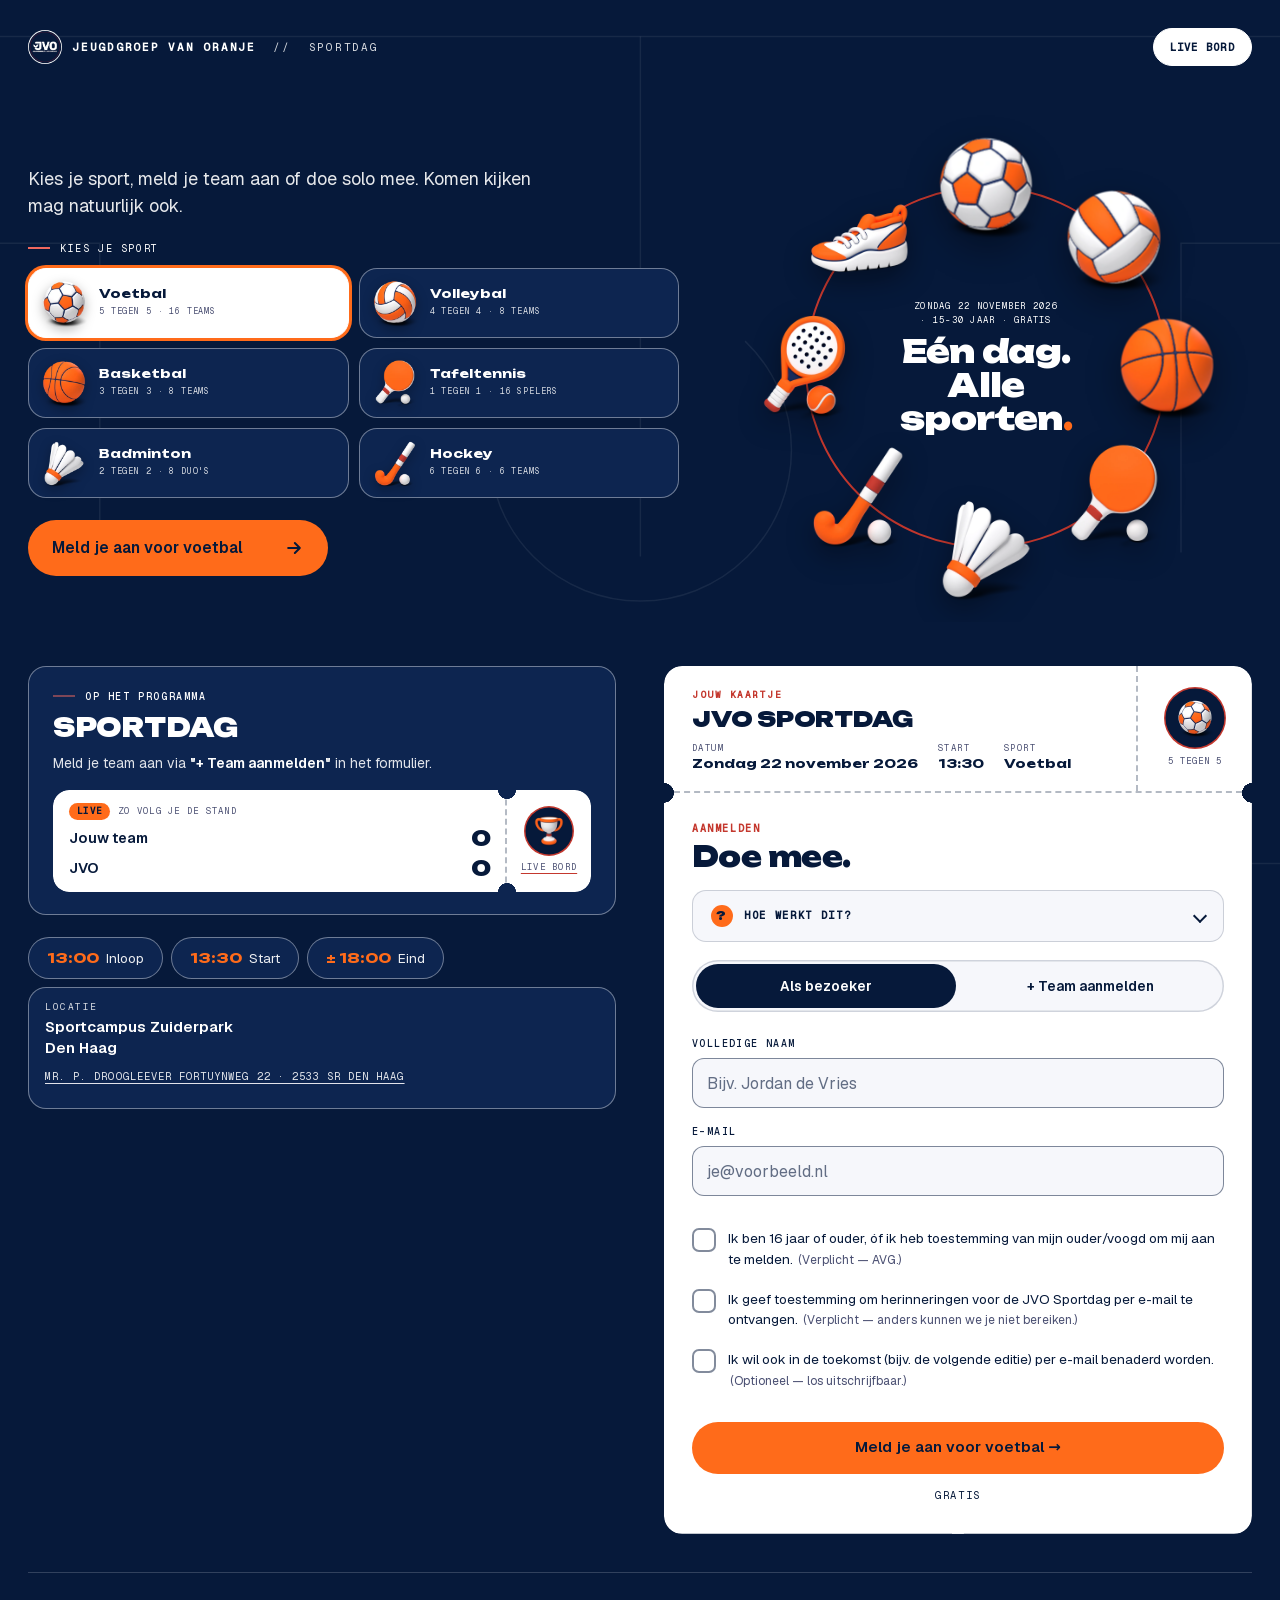
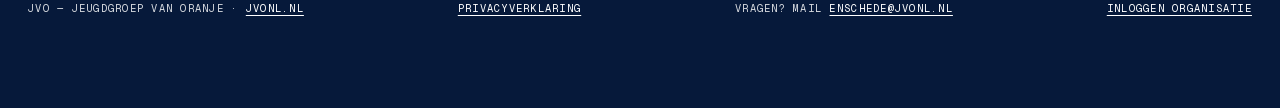
==== commit f8f9e25f: "Soepele ballen (WebGL), volg je team, bijgewerkte demo Co-Authored-By: Claude Fable 5.2 <noreply@ant" ====
--- a/index.html
+++ b/index.html
@@ -23,7 +23,7 @@
   <meta name="twitter:image" content="http://localhost:4795/og-neutraal.png" />
   <link rel="icon" type="image/png" href="/icons/favicon.png" />
   <link rel="apple-touch-icon" href="/icons/jvo-192.png" />
-  <meta name="theme-color" content="#06193A" /><script src="/sh-beweging.js" defer></script>
+  <meta name="theme-color" content="#06193A" /><script src="/sh-bal3d.js" defer></script><script src="/sh-beweging.js" defer></script>
   
   <link rel="stylesheet" href="/styles.css" />
   <style>
@@ -86,7 +86,13 @@
     html[data-theme="sporthub"] .sh-sr-cirkel { position: absolute; inset: 11.5%; border-radius: 50%; border: 2px solid var(--sh-rood); }
     html[data-theme="sporthub"] .sh-sr-baan { position: absolute; inset: 0; }
     html[data-theme="sporthub"] .sh-sr-plek { position: absolute; width: 23.6%; aspect-ratio: 1; transform: translate(-50%, -50%); }
-    html[data-theme="sporthub"] .sh-sr-plek img { display: block; width: 100%; height: 100%; object-fit: contain; filter: drop-shadow(0 10px 14px rgba(0, 0, 0, .38)); }
+    html[data-theme="sporthub"] .sh-sr-draaier { position: relative; display: block; width: 100%; height: 100%; }
+    html[data-theme="sporthub"] .sh-sr-draaier img { position: relative; display: block; width: 100%; height: 100%; object-fit: contain; }
+    html[data-theme="sporthub"] .sh-sr-draaier:not(.sh-sr-bal) img { filter: drop-shadow(0 10px 14px rgba(0, 0, 0, .38)); }
+    /* De ballen (voetbal, volleybal, basketbal) draaien om hun as: een canvas van sh-bal3d.js over het
+       plaatje heen. Daar géén filter (dat zou elk beeld opnieuw vervaagd worden); dezelfde slagschaduw
+       ligt er als los, stilstaand plaatje onder (2,2× het vak). */
+    html[data-theme="sporthub"] .sh-sr-draaier img.sh-sr-schaduw { position: absolute; left: -60%; top: -60%; width: 220%; height: 220%; max-width: none; pointer-events: none; }
     html[data-theme="sporthub"] .sh-sr-midden { position: absolute; inset: 24%; display: flex; flex-direction: column; align-items: center; justify-content: center; gap: 8px; text-align: center; z-index: 2; }
     html[data-theme="sporthub"] .hero-intro .sh-sr-midden .eyebrow { font-size: 9px; line-height: 1.6; letter-spacing: .14em; margin: 0; text-wrap: balance; }
     html[data-theme="sporthub"] .hero-intro .sh-sr-midden h1.h-display { font-size: clamp(25px, 7vw, 32px) !important; line-height: 1.04; max-width: none; margin: 0; padding: 0; text-align: center; text-wrap: balance; }
@@ -119,7 +125,7 @@
     @keyframes sh-sr-in { from { opacity: 0; transform: scale(.92); } to { opacity: 1; transform: none; } }
     @media (prefers-reduced-motion: no-preference) {
       html[data-theme="sporthub"] .sh-sr-baan { animation: sh-sr-draai 60s linear infinite; }
-      html[data-theme="sporthub"] .sh-sr-plek img { animation: sh-sr-terug 60s linear infinite; }
+      html[data-theme="sporthub"] .sh-sr-draaier { animation: sh-sr-terug 60s linear infinite; }
       html[data-theme="sporthub"] .sh-sportring { animation: sh-sr-in .9s cubic-bezier(.16, 1, .3, 1) both; }
     }
     /* Aanmelden gesloten (nog geen datum / geweest / handmatig dicht) */
--- a/thema-sporthub.css
+++ b/thema-sporthub.css
@@ -422,6 +422,13 @@
   filter: drop-shadow(0 18px 24px rgba(0, 0, 0, .35));
   animation: sh-zweef 7s ease-in-out infinite;
 }
+/* De draaiende bal (voetbal, basketbal, volleybal; sh-bal3d.js + sh-beweging.js): het plaatje zit dan
+   in een doos die de plek en de beweging van .sh-bal draagt, met het canvas eroverheen. Op die doos
+   géén drop-shadow-filter (het canvas verandert elk beeld, de vervaging zou telkens opnieuw berekend
+   worden); dezelfde slagschaduw ligt als los, stilstaand plaatje onder de bal (2,2× het vak). */
+html[data-theme="sporthub"] .sh-ring .sh-bal.sh-bal-doos { display: block; filter: none; }
+html[data-theme="sporthub"] .sh-bal-doos > img { position: absolute; left: 0; top: 0; width: 100%; height: 100%; max-width: none; object-fit: contain; }
+html[data-theme="sporthub"] .sh-bal-doos > img.sh-bal-schaduw { left: -60%; top: -60%; width: 220%; height: 220%; pointer-events: none; }
 @keyframes sh-zweef {
   0%, 100% { transform: translateY(0) rotate(0); }
   50% { transform: translateY(-9px) rotate(2.5deg); }
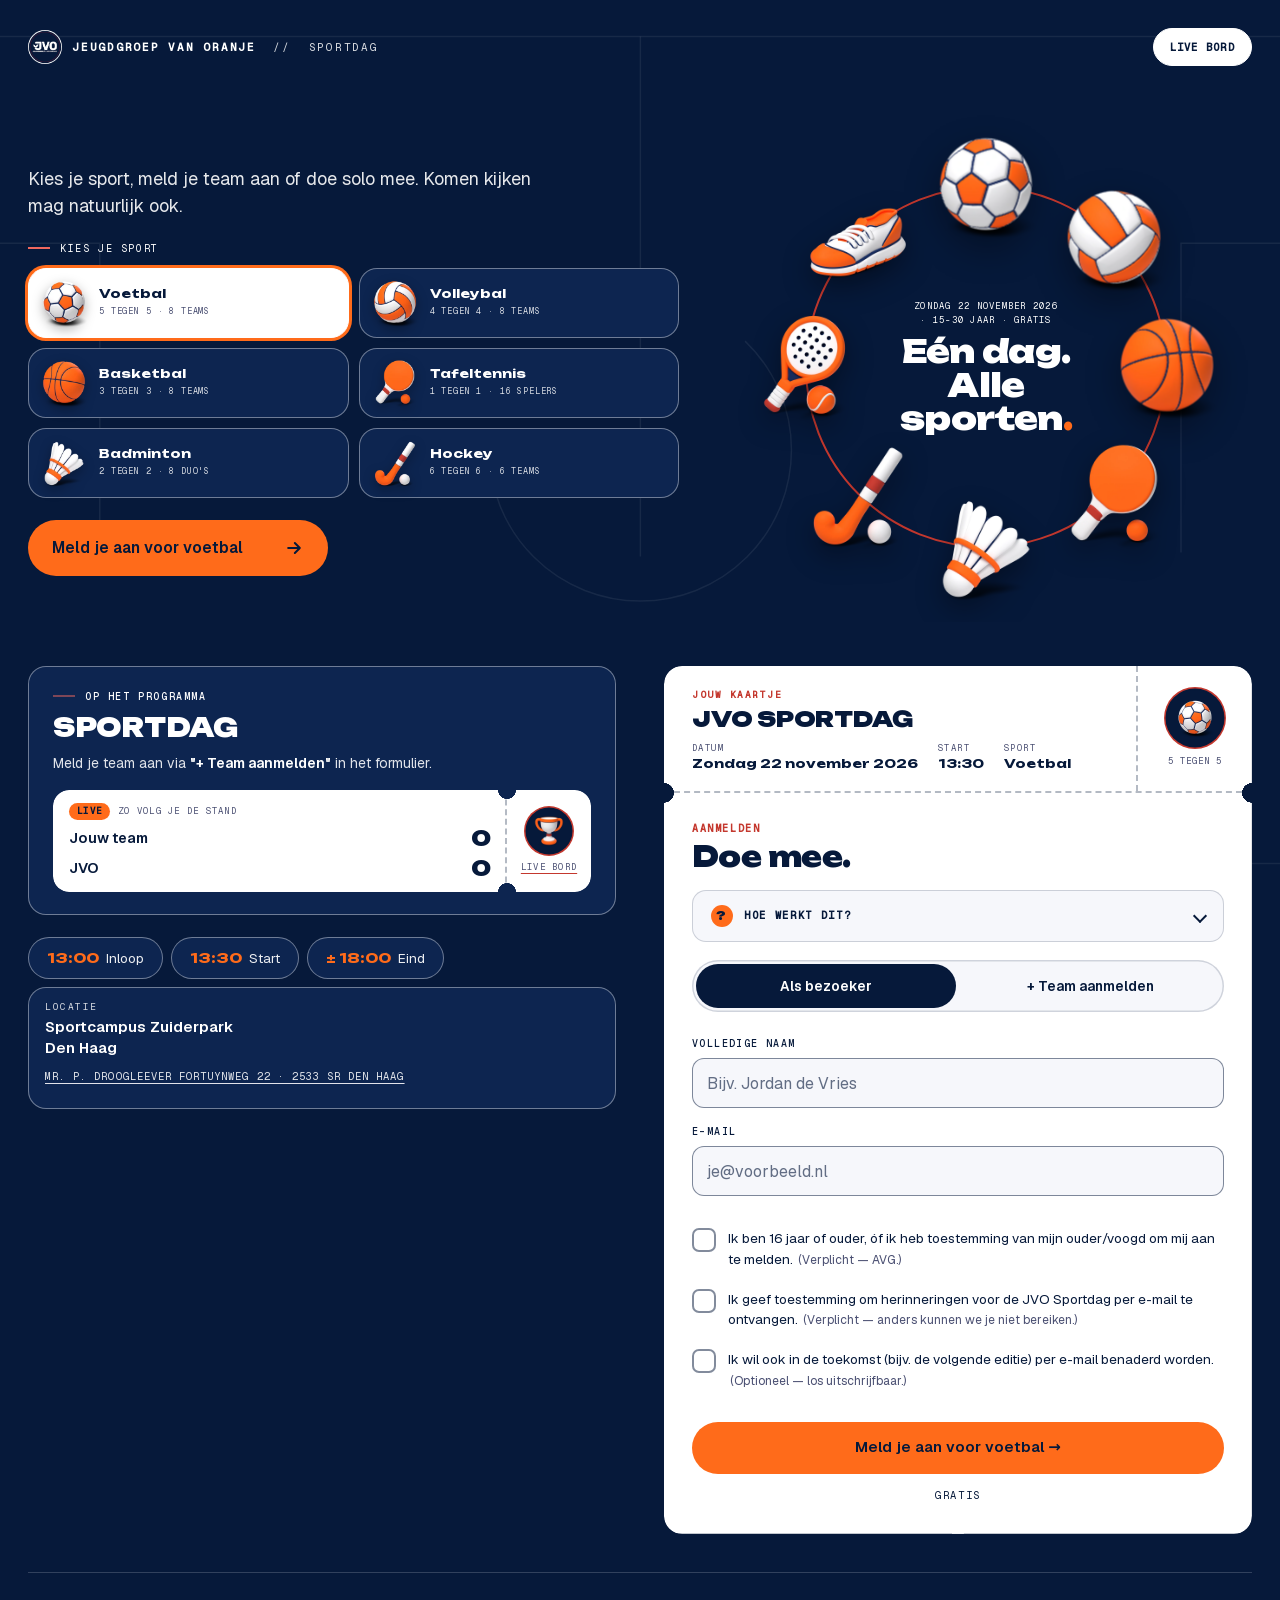
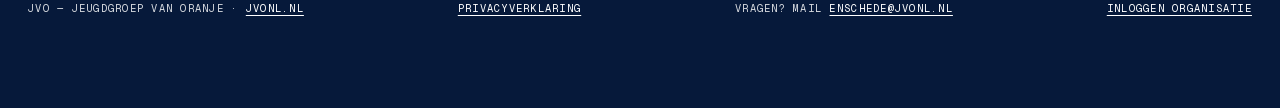
==== commit 23b4484b: "Bijgewerkt: nieuwe iconen, zes sporten, omroep en herstelrondes Co-Authored-By: Claude Fable 5.2 <no" ====
--- a/index.html
+++ b/index.html
@@ -9,7 +9,7 @@
   <title>JVO Sportdag — Aanmelden</title>
   <meta property="og:title" content="JVO Sportdag — Aanmelden" />
   <meta property="og:description" content="Zondag 22 november 2026 · Sportcampus Zuiderpark, Den Haag · Gratis. Meld je team aan voor het toernooi of kom kijken." />
-  <meta property="og:image" content="http://localhost:4795/og-neutraal.png" />
+  <meta property="og:image" content="http://localhost:4795/og/sporthub-liggend.jpg" />
   <meta property="og:image:width" content="1200" />
   <meta property="og:image:height" content="630" />
   <meta property="og:image:alt" content="JVO Sportdag, zondag 22 november 2026, Sportcampus Zuiderpark, Den Haag." />
@@ -20,7 +20,7 @@
   <meta name="twitter:card" content="summary_large_image" />
   <meta name="twitter:title" content="JVO Sportdag — Aanmelden" />
   <meta name="twitter:description" content="Zondag 22 november 2026 · Sportcampus Zuiderpark, Den Haag · Sportdag · Gratis" />
-  <meta name="twitter:image" content="http://localhost:4795/og-neutraal.png" />
+  <meta name="twitter:image" content="http://localhost:4795/og/sporthub-liggend.jpg" />
   <link rel="icon" type="image/png" href="/icons/favicon.png" />
   <link rel="apple-touch-icon" href="/icons/jvo-192.png" />
   <meta name="theme-color" content="#06193A" /><script src="/sh-bal3d.js" defer></script><script src="/sh-beweging.js" defer></script>
@@ -96,6 +96,8 @@
     html[data-theme="sporthub"] .sh-sr-midden { position: absolute; inset: 24%; display: flex; flex-direction: column; align-items: center; justify-content: center; gap: 8px; text-align: center; z-index: 2; }
     html[data-theme="sporthub"] .hero-intro .sh-sr-midden .eyebrow { font-size: 9px; line-height: 1.6; letter-spacing: .14em; margin: 0; text-wrap: balance; }
     html[data-theme="sporthub"] .hero-intro .sh-sr-midden h1.h-display { font-size: clamp(25px, 7vw, 32px) !important; line-height: 1.04; max-width: none; margin: 0; padding: 0; text-align: center; text-wrap: balance; }
+    /* de kop in de ring staat altijd op drie regels (het thema verbergt <br> elders op telefoon) */
+    html[data-theme="sporthub"] .hero-intro .sh-sr-midden h1.h-display br { display: inline; }
     html[data-theme="sporthub"] .hero-intro.sh-multi .lead { text-align: center; margin-left: auto; margin-right: auto; margin-top: 6px; }
     html[data-theme="sporthub"] .hero-intro.sh-multi .sh-feiten { display: none; }
     /* "Kies je sport" in de hero: blauwe tegels, de gekozen wit met een oranje ring */
@@ -181,7 +183,7 @@
         <span class="brand-text-short"><b>JVO</b> · <span data-ev="shortName">Sportdag</span></span>
       </div>
       <nav>
-        <a class="sh-nav-live" href="/toernooi">Live bord</a>
+        <a class="sh-nav-live" href="/sporten">Live bord</a>
         
       </nav>
     </header>
@@ -241,7 +243,7 @@
           
           
           <!-- Stijl "sporthub": voorproefje van het live bord als kaartje (tikbaar; de inhoud is sier). -->
-          <a class="sh-kaart sh-voorproef" href="/toernooi" aria-label="Bekijk het live bord">
+          <a class="sh-kaart sh-voorproef" href="/sporten" aria-label="Bekijk het live bord">
             <span class="sh-kaart-l" aria-hidden="true">
               <span class="sh-kaart-k"><em>Live</em> Zo volg je de stand</span>
               <span class="sh-kaart-tm"><span>Jouw team</span><b>0</b></span>
@@ -353,7 +355,7 @@
 
             <div id="panel-team" role="tabpanel" aria-labelledby="tab-team" style="display:none;">
               <div style="border-top: 1px dashed var(--line-strong); margin: 24px 0 18px; padding-top: 18px;">
-                <div class="card-eyebrow" style="margin-bottom:6px;">Jouw team</div>
+                <div class="card-eyebrow" id="team-eyebrow" style="margin-bottom:6px;">Jouw team</div>
               </div>
               <!-- Sport-hub: sportkeuze — alleen zichtbaar bij meer dan één sport (app.js vult hem
                    uit /api/competitions). De gekozen tegel komt op het kaartje eronder. -->
@@ -439,7 +441,7 @@
               <a class="js-contact-mail" href="mailto:enschede@jvonl.nl">enschede@jvonl.nl</a> als je iets wil weten.
             </p>
             <div class="reg-closed-actions">
-              <a class="btn full" href="/toernooi">Bekijk het live-bord →</a>
+              <a class="btn full" href="/sporten">Bekijk het live-bord →</a>
               <a class="btn ghost full" href="/spelregels">Spelregels</a>
             </div>
           </div>
--- a/thema-sporthub.css
+++ b/thema-sporthub.css
@@ -25,11 +25,13 @@
    Opbouw:
      1. Tokens (blauw vlak = standaard, wit kaartje = omgekeerde set)
      2. Basis: achtergrond, focus, laadscherm, koppen
-     3. Gedeelde onderdelen (balk, knoppen, kaartje, formulier, uitleg, voet)
+     3. Gedeelde onderdelen (balk, knoppen, kaartje, formulier, uitleg, voet,
+        offline-balk + melding, JVO Smart-basis)
      4. Aanmeldpagina
      5. Overige publiekspagina's
      6. Minder beweging
-   (Het live-bord heeft een eigen aanvulling: thema-sporthub-bord.css.)
+   (Het live-bord heeft een eigen aanvulling: thema-sporthub-bord.css; de
+   werkschermen — crew, check-in, omroep — thema-sporthub-beheer.css.)
    ================================================================ */
 
 /* ----------------------------------------------------------------
@@ -259,9 +261,19 @@
   color: var(--sh-rood);
 }
 html[data-theme="sporthub"] #form-card::before { display: none; }
+/* Het kleine label. Op een WIT vlak rood (5,3:1); op blauw wit met het rood-lichte
+   streepje ervoor — rood draagt op blauw geen kleine tekst (3,2:1). */
 html[data-theme="sporthub"] .card-eyebrow {
-  font-family: var(--mono); font-size: 10px; font-weight: 600; letter-spacing: .16em; color: var(--sh-rood);
-}
+  position: relative; padding-left: 32px;
+  font-family: var(--mono); font-size: 10px; font-weight: 600; letter-spacing: .16em; color: #fff;
+}
+html[data-theme="sporthub"] .card-eyebrow::before {
+  content: ''; position: absolute; left: 0; top: .8em; width: 22px; height: 1.5px; margin-top: -1px; background: var(--sh-rood-l);
+}
+html[data-theme="sporthub"] :is(.card, .fb-card, .rules-block, .sh-strook, .sh-kaart, #reg-open, #reg-closed) .card-eyebrow {
+  padding-left: 0; color: var(--sh-rood);
+}
+html[data-theme="sporthub"] :is(.card, .fb-card, .rules-block, .sh-strook, .sh-kaart, #reg-open, #reg-closed) .card-eyebrow::before { content: none; }
 html[data-theme="sporthub"] .card h2 {
   font-family: var(--sh-rond); font-weight: 900; text-transform: none; color: var(--sh-navy);
   font-size: clamp(22px, 6.6vw, 28px); line-height: 1.08; letter-spacing: -.02em; overflow-wrap: anywhere;
@@ -284,7 +296,9 @@
   border: 1.5px solid var(--line-strong); border-radius: 12px;
   padding: 12px 14px; min-height: 50px; font-size: 16px;
 }
-html[data-theme="sporthub"] .field :is(input, textarea)::placeholder { color: rgba(6, 25, 58, .62); }
+/* voorbeeldtekst: op een veld op blauw licht, op een wit kaartje donker (beide ≥ 4,5:1) */
+html[data-theme="sporthub"] .field :is(input, textarea)::placeholder { color: rgba(246, 247, 251, .7); }
+html[data-theme="sporthub"] :is(.card, .fb-card, .rules-block, #reg-open, #reg-closed) .field :is(input, textarea)::placeholder { color: rgba(6, 25, 58, .62); }
 html[data-theme="sporthub"] .field :is(input, textarea, select):hover:not(:focus) { border-color: var(--ice); }
 html[data-theme="sporthub"] .field :is(input, textarea, select):focus { background: var(--midnight); border-color: var(--ice); }
 html[data-theme="sporthub"] .input-with-icon input { padding-right: 46px; }
@@ -379,6 +393,33 @@
 html[data-theme="sporthub"] .toast.toast-error { border-left-color: var(--sh-rood); }
 html[data-theme="sporthub"] .toast-undo { background: #fff; color: var(--sh-navy); }
 html[data-theme="sporthub"] .push-status.error { background: transparent; color: #fff; border-color: var(--sh-rood-l); }
+
+/* --- Offline-balk + melding (offline-ui.js) ----------------------- */
+/* offline-ui.js zet zijn eigen <style> later in de <head>; de id-selectors hier
+   winnen op specificiteit. Geldt op élke pagina met dit thema (bord, crew,
+   check-in, omroep, admin). Offline = oranje met blauwe tekst + stip; wachtrij
+   (wel verbinding) = wit met blauwe tekst. */
+html[data-theme="sporthub"] #jvo-net-bar { box-shadow: 0 -6px 24px rgba(2, 9, 24, .4); font-family: var(--body, 'Geist', system-ui, sans-serif); }
+html[data-theme="sporthub"] #jvo-net-bar.off { background: var(--sh-oranje); color: var(--sh-navy); }
+html[data-theme="sporthub"] #jvo-net-bar.sync { background: #fff; color: var(--sh-navy); }
+html[data-theme="sporthub"] #jvo-net-toast { background: #fff; border: 0; border-radius: 16px; color: var(--sh-navy); box-shadow: 0 16px 40px rgba(2, 9, 24, .55); }
+html[data-theme="sporthub"] #jvo-net-toast .jt-ic,
+html[data-theme="sporthub"] #jvo-net-toast.warn .jt-ic { background: rgba(6, 25, 58, .09); }
+html[data-theme="sporthub"] #jvo-net-toast .jt-ic svg { stroke: var(--sh-navy); }
+html[data-theme="sporthub"] #jvo-net-toast .jt-pb,
+html[data-theme="sporthub"] #jvo-net-toast.warn .jt-pb { background: var(--sh-oranje); }
+
+/* --- JVO Smart (basis) -------------------------------------------- */
+/* De duif in het ring-embleem, geen kleurrail en geen goud. Het bord en de
+   werkschermen vullen dit per scherm aan. :where() houdt de specificiteit laag,
+   zodat die aanvullingen altijd winnen. */
+html[data-theme="sporthub"] :where(.jvs) { --jvs-rail: var(--sh-rood-l); }
+html[data-theme="sporthub"] :where(.jvs-mark) {
+  background: var(--sh-navy); color: #fff; box-shadow: 0 0 0 1.5px var(--sh-navy), 0 0 0 3px var(--sh-rood); margin: 3px;
+}
+html[data-theme="sporthub"] :where(.jvs-eyebrow) { color: #fff; }
+html[data-theme="sporthub"] :where(.jvs-visitor, .jvs-crew) { background: var(--sh-navy-2); border: 1.5px solid var(--sh-rand); border-radius: 18px; color: #fff; }
+html[data-theme="sporthub"] :where(.jvs-visitor, .jvs-crew) :where(b) { color: #fff; font-weight: 700; }
 
 /* --- Tabellen (waar een pagina er een heeft) --------------------- */
 html[data-theme="sporthub"] th { color: var(--ice-muted); border-bottom-color: var(--line-strong); letter-spacing: .14em; }
@@ -1135,6 +1176,27 @@
 }
 
 /* ----------------------------------------------------------------
+   6b. LEGE STAAT (<jvo-empty>, JVO Motion)
+   Het onderdeel tekent zichzelf in shadow DOM; de variabelen hieronder
+   erven daar naar binnen. Zonder deze regels (thema schemering) vallen
+   ze terug op de oude waarden in jvo-motion.js.
+   ---------------------------------------------------------------- */
+html[data-theme="sporthub"] jvo-empty {
+  --jvo-empty-kop: 'Unbounded', 'Geist', system-ui, sans-serif;
+  --jvo-empty-kop-gewicht: 900;
+  --jvo-empty-kop-maat: 19px;
+  --jvo-empty-kop-regel: 1.2;
+  --jvo-empty-kop-spatie: -.02em;
+  --jvo-empty-tt: none;
+  --jvo-empty-tekst: #fff;
+  --jvo-empty-hint: rgba(255, 255, 255, .84);
+  --jvo-empty-hint-gewicht: 400;
+  --jvo-empty-schijf: #0D2550;
+  --jvo-empty-schijf-rand: 1.5px solid rgba(255, 255, 255, .4);
+  --jvo-empty-duif: #fff;
+}
+
+/* ----------------------------------------------------------------
    7. MINDER BEWEGING
    ---------------------------------------------------------------- */
 @media (prefers-reduced-motion: reduce) {
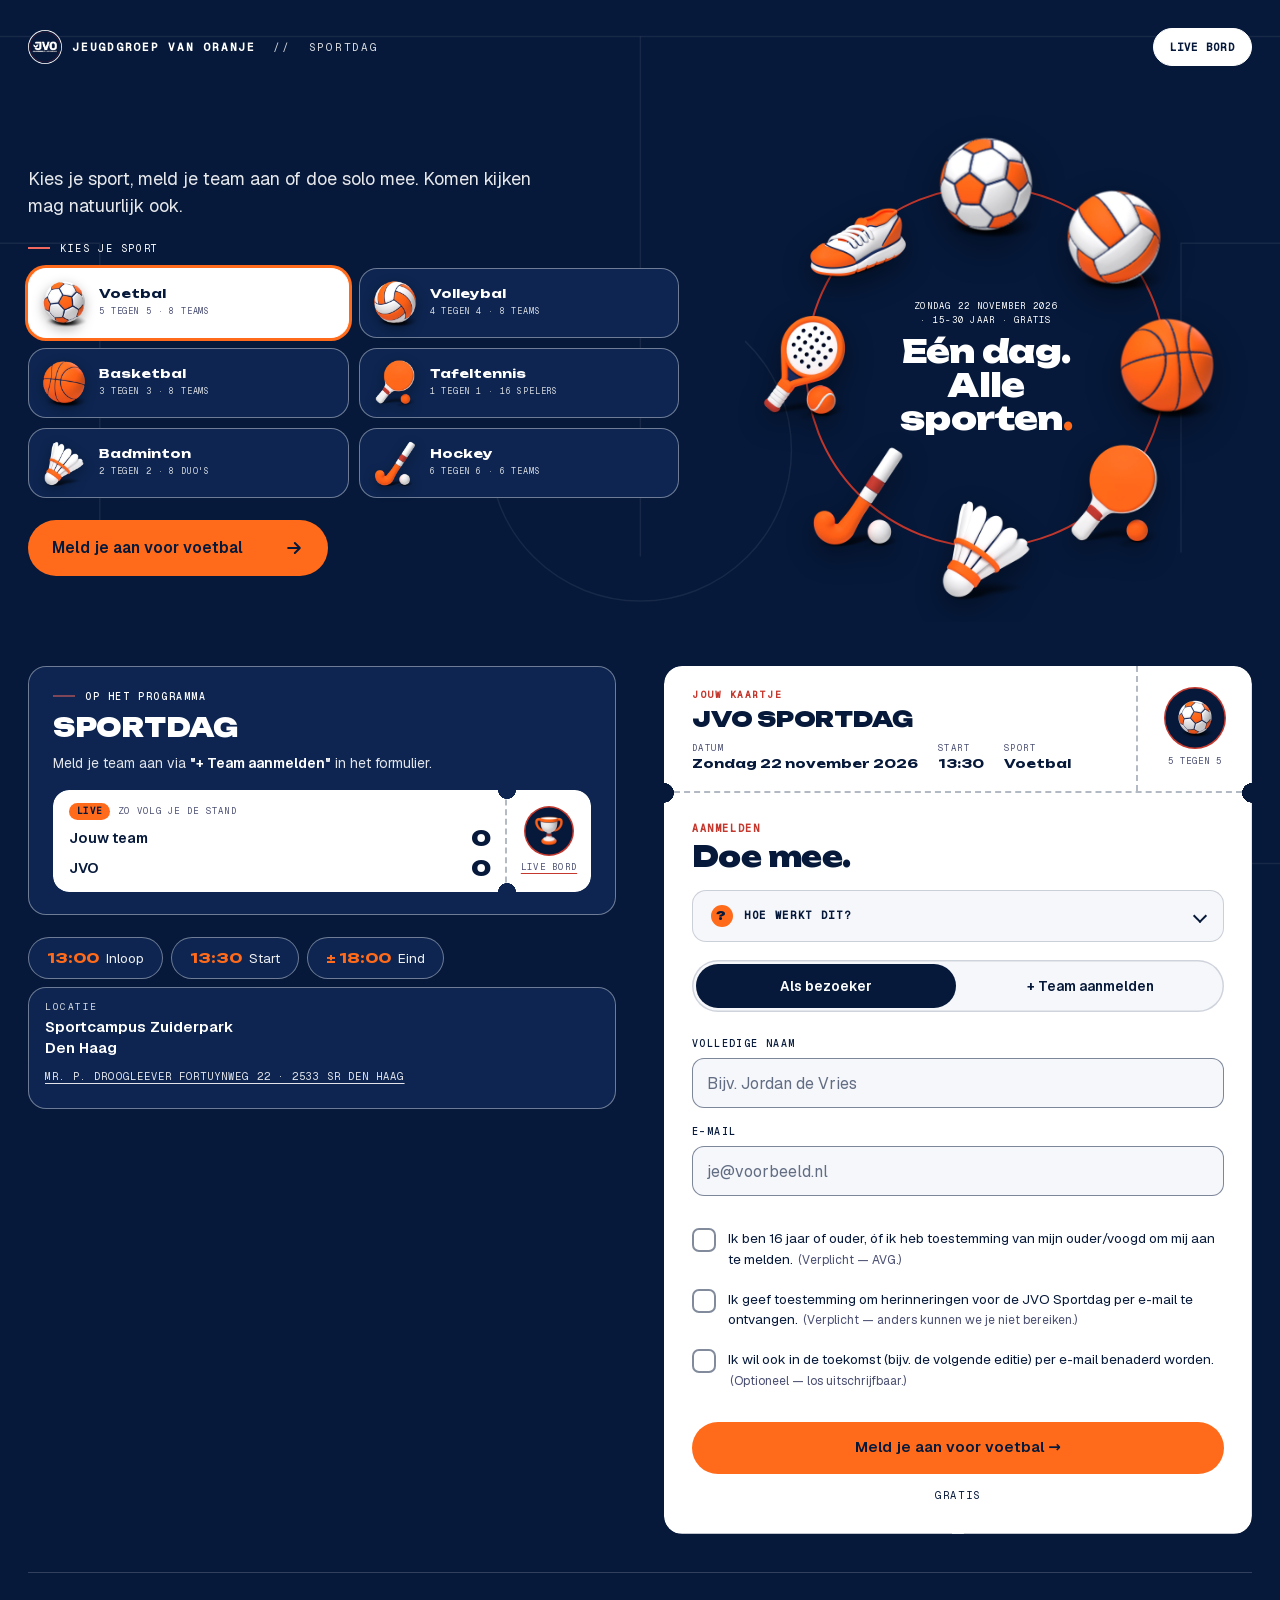
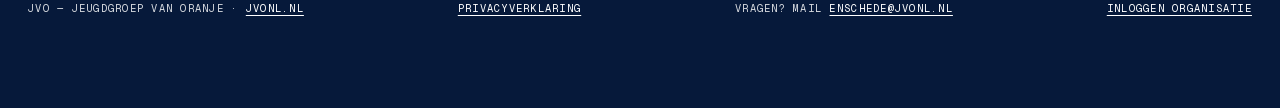
==== commit c8d3df14: "Kijk-kopie met alle schermen: admin, crew, check-in, omroep, print Co-Authored-By: Claude Fable 5.2 " ====
--- a/index.html
+++ b/index.html
@@ -184,7 +184,7 @@
       </div>
       <nav>
         <a class="sh-nav-live" href="/sporten">Live bord</a>
-        
+        <a href="/admin.html">Admin →</a>
       </nav>
     </header>
 
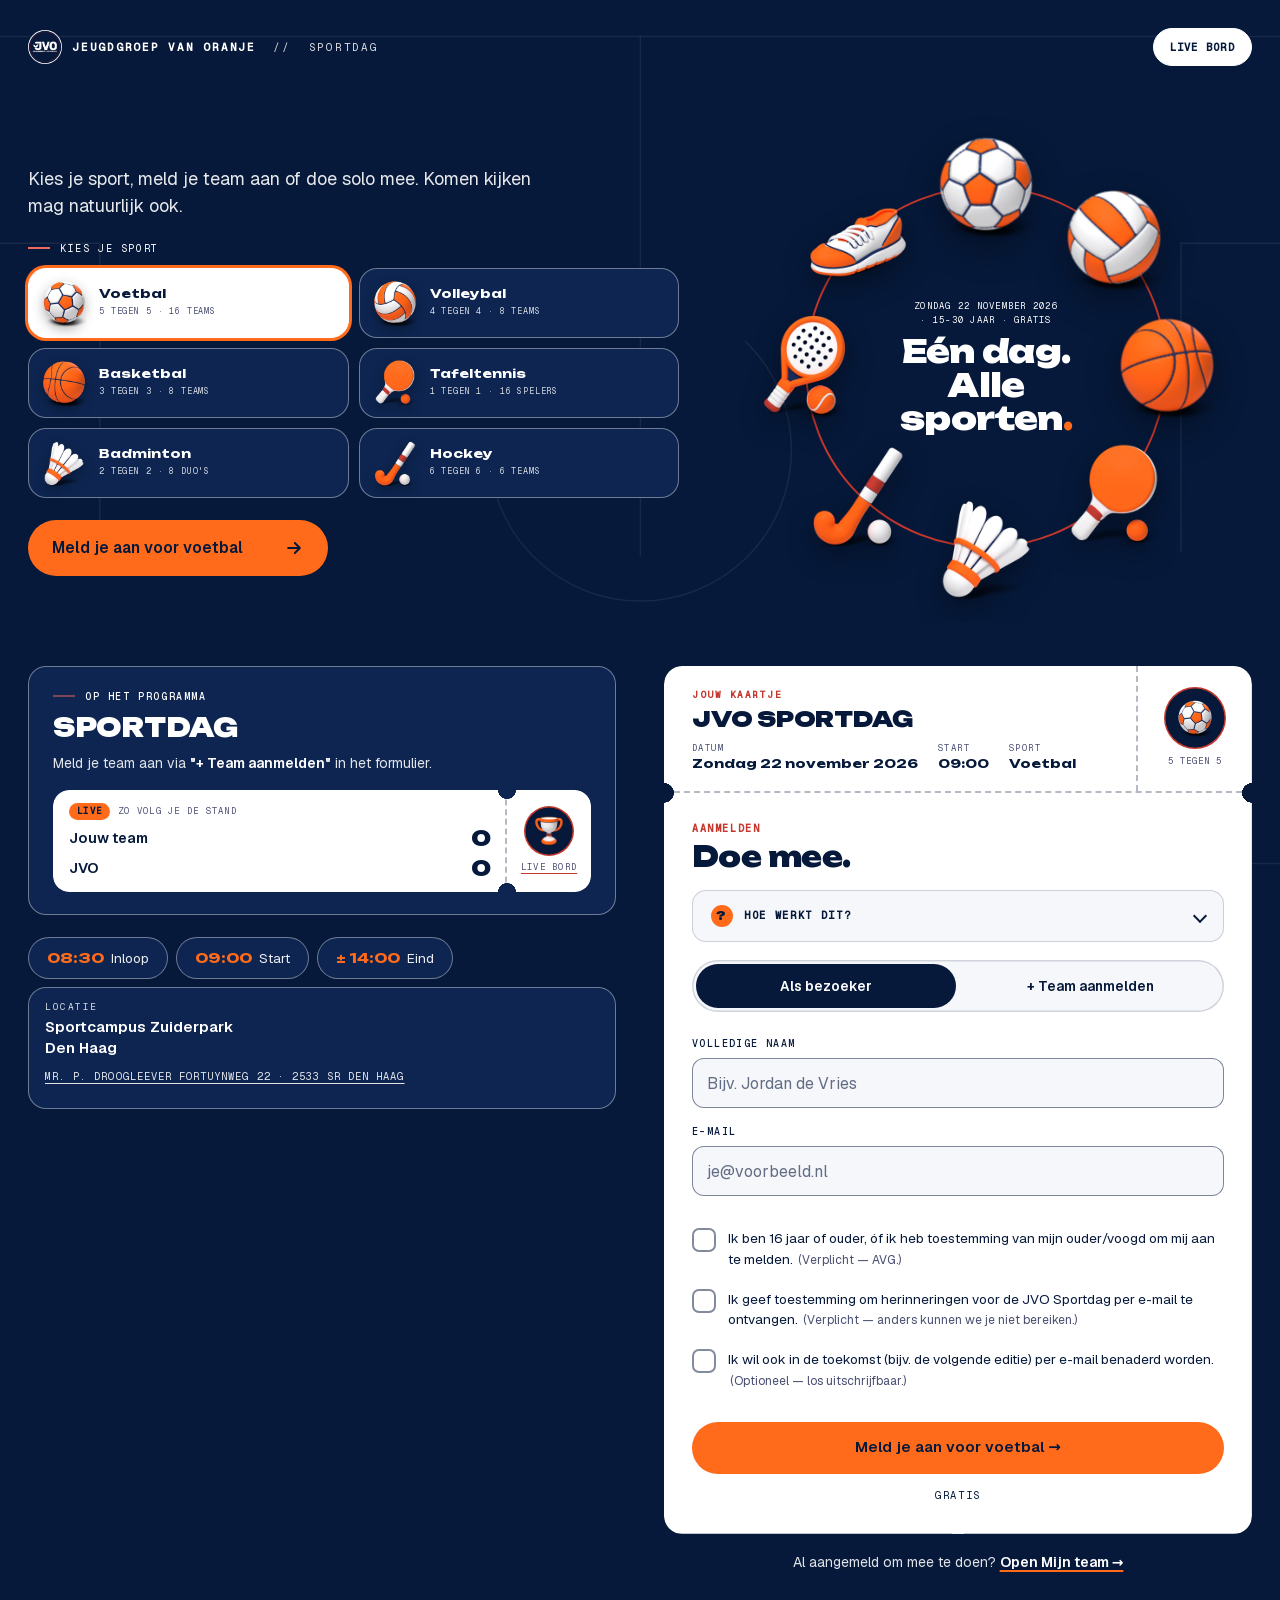
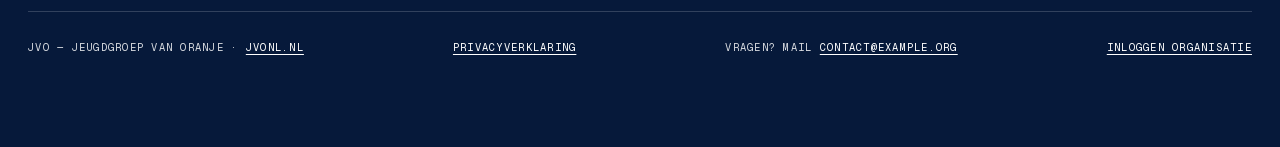
==== commit e9fa4aea: "Kijkversie bijgewerkt: Admin Hub met profielen en poortjes, Mijn team, nieuw live-bord en crew-plek " ====
--- a/index.html
+++ b/index.html
@@ -1,6 +1,7 @@
 <!DOCTYPE html>
 <html lang="nl" data-theme="sporthub" data-sport="beker" style="--sport-icoon:url('/sport/beker-klein.webp');--sport-icoon-groot:url('/sport/beker.webp')">
 <head>
+  <meta name="robots" content="noindex, nofollow">
   <script src="/voorbeeld.js"></script>
   <meta charset="UTF-8" />
   <meta name="viewport" content="width=device-width, initial-scale=1.0" />
@@ -9,18 +10,18 @@
   <title>JVO Sportdag — Aanmelden</title>
   <meta property="og:title" content="JVO Sportdag — Aanmelden" />
   <meta property="og:description" content="Zondag 22 november 2026 · Sportcampus Zuiderpark, Den Haag · Gratis. Meld je team aan voor het toernooi of kom kijken." />
-  <meta property="og:image" content="http://localhost:4795/og/sporthub-liggend.jpg" />
+  <meta property="og:image" content="https://sagek17.github.io/og/sporthub-liggend.jpg" />
   <meta property="og:image:width" content="1200" />
   <meta property="og:image:height" content="630" />
   <meta property="og:image:alt" content="JVO Sportdag, zondag 22 november 2026, Sportcampus Zuiderpark, Den Haag." />
-  <meta property="og:url" content="http://localhost:4795/" />
+  <meta property="og:url" content="https://sagek17.github.io/" />
   <meta property="og:type" content="website" />
   <meta property="og:locale" content="nl_NL" />
-  <link rel="canonical" href="http://localhost:4795/" />
+  <link rel="canonical" href="https://sagek17.github.io/" />
   <meta name="twitter:card" content="summary_large_image" />
   <meta name="twitter:title" content="JVO Sportdag — Aanmelden" />
   <meta name="twitter:description" content="Zondag 22 november 2026 · Sportcampus Zuiderpark, Den Haag · Sportdag · Gratis" />
-  <meta name="twitter:image" content="http://localhost:4795/og/sporthub-liggend.jpg" />
+  <meta name="twitter:image" content="https://sagek17.github.io/og/sporthub-liggend.jpg" />
   <link rel="icon" type="image/png" href="/icons/favicon.png" />
   <link rel="apple-touch-icon" href="/icons/jvo-192.png" />
   <meta name="theme-color" content="#06193A" /><script src="/sh-bal3d.js" defer></script><script src="/sh-beweging.js" defer></script>
@@ -96,8 +97,8 @@
     html[data-theme="sporthub"] .sh-sr-midden { position: absolute; inset: 24%; display: flex; flex-direction: column; align-items: center; justify-content: center; gap: 8px; text-align: center; z-index: 2; }
     html[data-theme="sporthub"] .hero-intro .sh-sr-midden .eyebrow { font-size: 9px; line-height: 1.6; letter-spacing: .14em; margin: 0; text-wrap: balance; }
     html[data-theme="sporthub"] .hero-intro .sh-sr-midden h1.h-display { font-size: clamp(25px, 7vw, 32px) !important; line-height: 1.04; max-width: none; margin: 0; padding: 0; text-align: center; text-wrap: balance; }
-    /* de kop in de ring staat altijd op drie regels (het thema verbergt <br> elders op telefoon) */
-    html[data-theme="sporthub"] .hero-intro .sh-sr-midden h1.h-display br { display: inline; }
+    /* de kop in de ring staat altijd op drie regels: elke regel is een eigen blok */
+    html[data-theme="sporthub"] .hero-intro .sh-sr-midden h1.h-display .sh-sr-regel { display: block; white-space: nowrap; }
     html[data-theme="sporthub"] .hero-intro.sh-multi .lead { text-align: center; margin-left: auto; margin-right: auto; margin-top: 6px; }
     html[data-theme="sporthub"] .hero-intro.sh-multi .sh-feiten { display: none; }
     /* "Kies je sport" in de hero: blauwe tegels, de gekozen wit met een oranje ring */
@@ -135,6 +136,24 @@
     .reg-closed-sub { font-size: 14px; line-height: 1.6; color: var(--ice-muted); margin: 0 0 10px; }
     .reg-closed-sub a { color: var(--gold); }
     .reg-closed-actions { display: flex; flex-direction: column; }
+    /* Mijn team: na het aanmelden zit je er direct in (knop + code), en op de voordeur een bescheiden ingang. */
+    .mijn-na[hidden], .mijn-ingang[hidden] { display: none; }
+    .mijn-na { margin-top: 20px; text-align: left; }
+    .mijn-code { margin-top: 16px; padding: 14px 16px; border: 1.5px dashed var(--line-strong); border-radius: 14px; }
+    .mijn-code-lbl { font-family: 'Geist Mono', ui-monospace, monospace; font-size: 10.5px; letter-spacing: .16em; text-transform: uppercase; color: var(--ice-muted); }
+    .mijn-code b { display: block; font-family: 'Geist Mono', ui-monospace, monospace; font-size: 26px; font-weight: 700; letter-spacing: .1em; line-height: 1.25; margin-top: 4px; color: var(--ice); white-space: nowrap; }
+    .mijn-code p { font-size: 13.5px; line-height: 1.5; color: var(--ice-muted); margin: 6px 0 0; }
+    .mijn-na .btn.ghost { margin-top: 10px; }
+    .mijn-na-mail { font-size: 13.5px; line-height: 1.5; color: var(--ice-muted); margin: 12px 0 0; overflow-wrap: anywhere; }
+    .mijn-ingang { margin: 18px 0 0; padding-top: 16px; border-top: 1px dashed var(--line-strong); font-size: 14px; line-height: 1.5; color: var(--ice-muted); text-align: center; }
+    .mijn-ingang a { color: var(--ice); font-weight: 600; text-underline-offset: 3px; white-space: nowrap; }
+    html[data-theme="sporthub"] .mijn-code { border-color: var(--sh-rand-wit); }
+    html[data-theme="sporthub"] .mijn-code-lbl, html[data-theme="sporthub"] .mijn-code p, html[data-theme="sporthub"] .mijn-na-mail { color: var(--sh-inkt-2); }
+    html[data-theme="sporthub"] .mijn-code b { color: var(--sh-navy); }
+    /* In deze stijl is het witte kaartje het formulier zelf; de ingang staat eronder op het blauw. */
+    html[data-theme="sporthub"] #form-card > .mijn-ingang { color: rgba(255, 255, 255, .88); border-top: 0; padding-top: 0; margin-top: 18px; }
+    html[data-theme="sporthub"] #form-card > .mijn-ingang a { color: #fff; text-decoration-color: var(--sh-oranje); }
+    html[data-theme="sporthub"] #form-card > .mijn-ingang a:focus-visible { outline-color: #fff; }
   </style>
   <script type="application/ld+json">
   {
@@ -142,8 +161,8 @@
   "@type": "SportsEvent",
   "name": "JVO Sportdag — Sportdag",
   "description": "Kies je sport, meld je team aan of doe solo mee. Komen kijken mag natuurlijk ook.",
-  "startDate": "2026-11-22T13:30:00+01:00",
-  "endDate": "2026-11-22T18:00:00+01:00",
+  "startDate": "2026-11-22T09:00:00+01:00",
+  "endDate": "2026-11-22T14:00:00+01:00",
   "eventStatus": "https://schema.org/EventScheduled",
   "eventAttendanceMode": "https://schema.org/OfflineEventAttendanceMode",
   "location": {
@@ -165,9 +184,9 @@
     "price": "0",
     "priceCurrency": "EUR",
     "availability": "https://schema.org/InStock",
-    "url": "http://localhost:4795/"
+    "url": "https://sagek17.github.io/"
   },
-  "url": "http://localhost:4795/"
+  "url": "https://sagek17.github.io/"
 }
   </script>
   <link rel="stylesheet" href="/thema-sporthub.css" />
@@ -210,7 +229,7 @@
         <div class="sh-feiten">
           <div><span>Teams</span><b data-ev="maxTeams">16</b></div>
           <div><span>Spelers per team</span><b data-ev="playersRange">1–12</b></div>
-          <div><span>Start</span><b data-ev="startTime">13:30</b></div>
+          <div><span>Start</span><b data-ev="startTime">09:00</b></div>
         </div>
         
       </div>
@@ -269,15 +288,15 @@
           
           <div class="cell">
             <div class="label">Inloop</div>
-            <div class="value"><span class="accent" id="meta-doors" data-ev="doorsTime">13:00</span></div>
+            <div class="value"><span class="accent" id="meta-doors" data-ev="doorsTime">08:30</span></div>
           </div>
           <div class="cell">
             <div class="label">Start</div>
-            <div class="value"><span class="accent" id="meta-start" data-ev="startTime">13:30</span></div>
+            <div class="value"><span class="accent" id="meta-start" data-ev="startTime">09:00</span></div>
           </div>
           <div class="cell">
             <div class="label">Eind</div>
-            <div class="value"><span class="accent">± <span id="meta-end" data-ev="endTime">18:00</span></span></div>
+            <div class="value"><span class="accent">± <span id="meta-end" data-ev="endTime">14:00</span></span></div>
           </div>
           
           <div class="cell">
@@ -301,7 +320,7 @@
               <div class="sh-strook-naam" data-ev="name">JVO Sportdag</div>
               <div class="sh-strook-g">
                 <div><span>Datum</span><b>Zondag 22 november 2026</b></div>
-                <div><span>Start</span><b>13:30</b></div>
+                <div><span>Start</span><b>09:00</b></div>
               </div>
             </div>
             <div class="sh-strook-r"><span class="sh-badge"><img src="/sport/beker-klein.webp" alt="" width="160" height="160" /></span><span class="sh-strook-t" data-ev="priceText">Gratis</span></div>
@@ -419,6 +438,19 @@
             <p style="margin-top:10px; color: var(--ice-muted);" id="success-msg">
               Je krijgt een bevestiging in je inbox.
             </p>
+            <!-- Team of speler: je zit er direct in. app.js vult dit blok uit het aanmeld-antwoord
+                 (sleutel bewaren op dit toestel, code in beeld); bij een bezoeker blijft het verborgen. -->
+            <div class="mijn-na" id="success-mijn" hidden>
+              <a class="btn full" id="success-mijn-open" href="/mijn">Open Mijn team →</a>
+              <div class="mijn-code">
+                <span class="mijn-code-lbl" id="success-mijn-lbl">Jullie teamcode</span>
+                <b id="success-mijn-code"></b>
+                <p id="success-mijn-tip">Maak een schermafbeelding van deze code. Daarmee open je Mijn team op elk toestel.</p>
+              </div>
+              <button type="button" class="btn ghost full" id="success-mijn-kopieer">Kopieer mijn link</button>
+              <p class="mijn-na-mail" id="success-mijn-mail" role="status" aria-live="polite"></p>
+              <p class="mijn-na-mail" id="success-mijn-app"></p>
+            </div>
             <p class="success-extra" id="success-extra">
               Check ook even je <b>spam-folder</b> als de mail niet binnen 5 minuten in je inbox zit.
             </p>
@@ -438,13 +470,14 @@
             <p class="reg-closed-sub">
               <span id="reg-closed-hint">Zodra er nieuws is, lees je het hier.</span>
               Volg JVO via <a href="https://www.jvonl.nl" target="_blank" rel="noopener">jvonl.nl</a>, of mail ons op
-              <a class="js-contact-mail" href="mailto:enschede@jvonl.nl">enschede@jvonl.nl</a> als je iets wil weten.
+              <a class="js-contact-mail" href="mailto:contact@example.org">contact@example.org</a> als je iets wil weten.
             </p>
             <div class="reg-closed-actions">
               <a class="btn full" href="/sporten">Bekijk het live-bord →</a>
               <a class="btn ghost full" href="/spelregels">Spelregels</a>
             </div>
           </div>
+          <p class="mijn-ingang" id="mijn-ingang"><span id="mijn-ingang-tekst">Al aangemeld om mee te doen?</span> <a href="/mijn" id="mijn-ingang-link">Open Mijn team →</a></p>
         </div>
       </div>
     </section>
@@ -452,7 +485,7 @@
     <footer class="foot">
       <span>JVO — Jeugdgroep van Oranje · <a href="https://www.jvonl.nl" target="_blank" rel="noopener">jvonl.nl</a></span>
       <span><a href="/privacy.html">Privacyverklaring</a></span>
-      <span>Vragen? mail <a class="js-contact-mail" href="mailto:enschede@jvonl.nl">enschede@jvonl.nl</a></span>
+      <span>Vragen? mail <a class="js-contact-mail" href="mailto:contact@example.org">contact@example.org</a></span>
       <span><a href="/admin.html">Inloggen organisatie</a></span>
     </footer>
   </div>
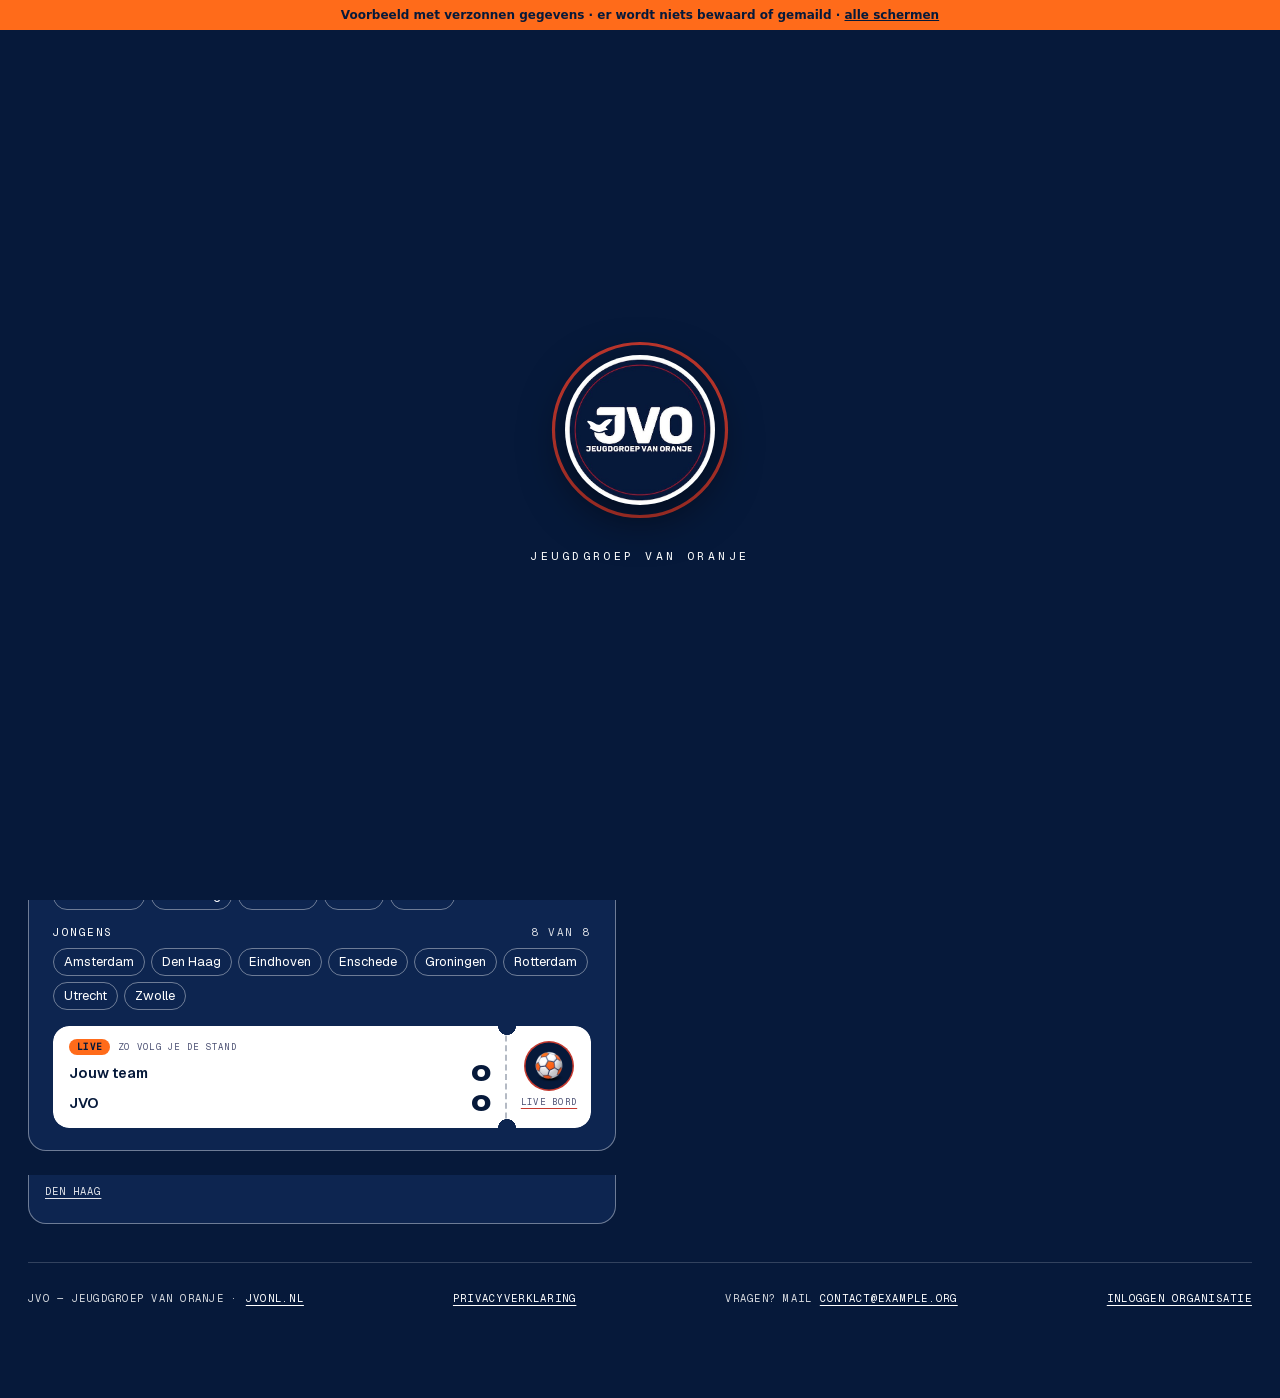
==== commit fee7fb3e: "Kijkversie: zaalvoetbaltoernooi met aanmelden op alleen stad, eenvoudige admin en vaste klok Voorbee" ====
--- a/index.html
+++ b/index.html
@@ -1,26 +1,26 @@
 <!DOCTYPE html>
-<html lang="nl" data-theme="sporthub" data-sport="beker" style="--sport-icoon:url('/sport/beker-klein.webp');--sport-icoon-groot:url('/sport/beker.webp')">
+<html lang="nl" data-theme="sporthub" data-sport="voetbal" style="--sport-icoon:url('/sport/voetbal-klein.webp');--sport-icoon-groot:url('/sport/voetbal.webp')">
 <head>
   <meta name="robots" content="noindex, nofollow">
   <script src="/voorbeeld.js"></script>
   <meta charset="UTF-8" />
   <meta name="viewport" content="width=device-width, initial-scale=1.0" />
   <script src="/jvo-loader.js"></script>
-  <meta name="description" content="Aanmelden voor de JVO Sportdag op zondag 22 november 2026, Sportcampus Zuiderpark, Den Haag. Gratis. Meld je team aan voor het toernooi of kom kijken." />
-  <title>JVO Sportdag — Aanmelden</title>
-  <meta property="og:title" content="JVO Sportdag — Aanmelden" />
-  <meta property="og:description" content="Zondag 22 november 2026 · Sportcampus Zuiderpark, Den Haag · Gratis. Meld je team aan voor het toernooi of kom kijken." />
+  <meta name="description" content="Aanmelden voor het Benefiet Zaalvoetbal op zondag 22 november 2026, Sportcampus Zuiderpark. Gratis. Meld je team aan voor het toernooi of kom kijken." />
+  <title>Benefiet Zaalvoetbal — Aanmelden</title>
+  <meta property="og:title" content="Benefiet Zaalvoetbal — Aanmelden" />
+  <meta property="og:description" content="Zondag 22 november 2026 · Sportcampus Zuiderpark · Gratis. Meld je team aan voor het toernooi of kom kijken." />
   <meta property="og:image" content="https://sagek17.github.io/og/sporthub-liggend.jpg" />
   <meta property="og:image:width" content="1200" />
   <meta property="og:image:height" content="630" />
-  <meta property="og:image:alt" content="JVO Sportdag, zondag 22 november 2026, Sportcampus Zuiderpark, Den Haag." />
+  <meta property="og:image:alt" content="Benefiet Zaalvoetbal, zondag 22 november 2026, Sportcampus Zuiderpark." />
   <meta property="og:url" content="https://sagek17.github.io/" />
   <meta property="og:type" content="website" />
   <meta property="og:locale" content="nl_NL" />
   <link rel="canonical" href="https://sagek17.github.io/" />
   <meta name="twitter:card" content="summary_large_image" />
-  <meta name="twitter:title" content="JVO Sportdag — Aanmelden" />
-  <meta name="twitter:description" content="Zondag 22 november 2026 · Sportcampus Zuiderpark, Den Haag · Sportdag · Gratis" />
+  <meta name="twitter:title" content="Benefiet Zaalvoetbal — Aanmelden" />
+  <meta name="twitter:description" content="Zondag 22 november 2026 · Sportcampus Zuiderpark · Zaalvoetbaltoernooi · Gratis" />
   <meta name="twitter:image" content="https://sagek17.github.io/og/sporthub-liggend.jpg" />
   <link rel="icon" type="image/png" href="/icons/favicon.png" />
   <link rel="apple-touch-icon" href="/icons/jvo-192.png" />
@@ -118,7 +118,10 @@
     html[data-theme="sporthub"] .sh-multi .sh-cta-rij { margin-top: 22px; }
     @media (min-width: 900px) {
       html[data-theme="sporthub"] .sh-sportring { width: min(100%, 470px); }
-      html[data-theme="sporthub"] .hero-intro.sh-multi { grid-template-areas: ". ring" "lead ring" "kies ring" "cta ring" ". ring"; grid-template-rows: 1fr auto auto auto 1fr; }
+      /* de rij "sub" is er voor de regel onder de kop (profiel › Voordeur); zonder die regel is hij 0 hoog */
+      html[data-theme="sporthub"] .hero-intro.sh-multi { grid-template-areas: ". ring" "sub ring" "lead ring" "kies ring" "cta ring" ". ring"; grid-template-rows: 1fr auto auto auto auto 1fr; }
+      html[data-theme="sporthub"] body.pg-aanmelden .hero-intro.sh-multi .sh-kop-sub { grid-area: sub; text-align: left; padding-left: 32px; margin: 0 0 6px; }
+      html[data-theme="sporthub"] body.pg-aanmelden .hero-intro.sh-multi .sh-kop-sub::before { display: block; }
       html[data-theme="sporthub"] .hero-intro.sh-multi .sh-sportring { grid-area: ring; align-self: center; }
       html[data-theme="sporthub"] .hero-intro.sh-multi .lead { grid-area: lead; text-align: left; margin-left: 0; }
       html[data-theme="sporthub"] .sh-kies { grid-area: kies; }
@@ -131,6 +134,87 @@
       html[data-theme="sporthub"] .sh-sr-draaier { animation: sh-sr-terug 60s linear infinite; }
       html[data-theme="sporthub"] .sh-sportring { animation: sh-sr-in .9s cubic-bezier(.16, 1, .3, 1) both; }
     }
+    /* De kop uit het evenement-profiel (Voordeur): elke regel een eigen blok dat niet afbreekt;
+       app.js verkleint de letter als een regel niet past. */
+    .sh-kop .sh-kop-regel { display: block; white-space: nowrap; }
+    .sh-kop .sh-kop-regel:empty { display: none; }
+    .sh-kop-sub { font-family: 'Geist Mono', ui-monospace, monospace; font-size: 12px; letter-spacing: .16em; text-transform: uppercase; color: var(--ice-muted); margin: 14px 0 0; }
+    .st-lead-smal { display: none; }
+    /* ALLEEN STAD: categorie-knoppen, één veld, de bevestiging met poule en teamcode. */
+    .st-lok { position: absolute; left: -9999px; top: auto; width: 1px; height: 1px; overflow: hidden; }
+    #stad-form[hidden], .st-al[hidden], .st-klaar[hidden], .st-cat[hidden], .st-vol[hidden], .st-poule[hidden], .st-wie[hidden] { display: none; }
+    .st-lbl { font-family: 'Geist Mono', ui-monospace, monospace; font-size: 11px; letter-spacing: .16em; text-transform: uppercase; color: var(--ice-muted); }
+    .st-cats { display: grid; grid-template-columns: repeat(2, minmax(0, 1fr)); gap: 10px; margin-top: 8px; }
+    .st-cats.een { grid-template-columns: minmax(0, 1fr); }
+    .st-knop { display: flex; flex-direction: column; align-items: flex-start; justify-content: center; gap: 3px; min-height: 58px; padding: 9px 14px; text-align: left;
+      border-radius: 14px; border: 1.5px solid var(--line-strong); background: transparent; color: var(--ice); font: inherit; cursor: pointer; min-width: 0; }
+    .st-knop b { font-weight: 700; font-size: 17px; line-height: 1.15; overflow-wrap: anywhere; }
+    .st-knop span { font-family: 'Geist Mono', ui-monospace, monospace; font-size: 10px; letter-spacing: .08em; text-transform: uppercase; line-height: 1.3; color: var(--ice-muted); }
+    .st-knop[aria-checked="true"] { border-color: var(--ember); background: rgba(255, 107, 26, .14); box-shadow: 0 0 0 2px var(--ember); }
+    .st-knop:focus-visible { outline: 3px solid var(--ice); outline-offset: 3px; }
+    .st-cat.has-error .st-knop { border-color: var(--danger); }
+    .st-vol { font-size: 13.5px; line-height: 1.45; color: var(--ice-muted); margin: 10px 0 0; }
+    #stad-form .field { margin-bottom: 16px; }
+    #stad-form select { width: 100%; }
+    #stad-form #submit-btn { margin-top: 2px; }
+    .st-noot { font-size: 13px; line-height: 1.5; color: var(--ice-muted); margin: 12px 0 0; text-align: center; }
+    .st-noot a { color: inherit; text-underline-offset: 3px; }
+    .st-al p { font-size: 15px; line-height: 1.5; margin: 0 0 16px; }
+    .st-al .btn.ghost, .st-klaar .btn.ghost { margin-top: 10px; }
+    .st-klaar { padding: 6px 0 0; }
+    .st-klaar .checkmark { width: 56px; height: 56px; margin-bottom: 14px; }
+    .st-klaar .checkmark svg { width: 28px; height: 28px; }
+    .st-klaar .st-ic-wacht, .st-klaar.wacht .st-ic-ja { display: none; }
+    .st-klaar.wacht .st-ic-wacht { display: block; }
+    #stad-form #form-alert:empty { display: none; }
+    .st-klaar h2 { overflow-wrap: anywhere; }
+    .st-klaar-sub { font-size: 15px; line-height: 1.5; color: var(--ice-muted); margin: 8px 0 0; }
+    .st-klaar-sub:empty { display: none; }
+    .st-poule { margin-top: 16px; padding: 14px 16px; border-radius: 14px; background: rgba(255, 255, 255, .06); border: 1.5px solid var(--line-strong); text-align: left; }
+    .st-poule-k { display: block; font-family: 'Geist Mono', ui-monospace, monospace; font-size: 10.5px; letter-spacing: .16em; text-transform: uppercase; color: var(--ice-muted); }
+    .st-poule-naam { display: block; font-size: 26px; font-weight: 900; line-height: 1.15; margin-top: 2px; }
+    .st-poule-naam:empty, .st-mates:empty, .st-poule-noot:empty { display: none; }
+    .st-mates { list-style: none; display: flex; flex-wrap: wrap; gap: 6px; margin: 10px 0 0; padding: 0; }
+    .st-mates li { font-size: 13.5px; font-weight: 600; line-height: 1.2; padding: 6px 11px; border-radius: 999px; border: 1.5px solid var(--line-strong); overflow-wrap: anywhere; }
+    .st-mates li.ik { background: var(--ice); color: var(--midnight); border-color: var(--ice); }
+    .st-poule-noot { font-size: 13px; line-height: 1.5; color: var(--ice-muted); margin: 10px 0 0; }
+    .st-klaar .mijn-code { text-align: left; }
+    .st-klaar #stad-klaar-open { margin-top: 16px; }
+    /* Wie doet er al mee (in het toernooiblok) */
+    .st-wie { margin-top: 16px; display: grid; gap: 14px; }
+    .st-wie-k { display: flex; align-items: baseline; justify-content: space-between; gap: 10px; font-family: 'Geist Mono', ui-monospace, monospace; font-size: 11px; letter-spacing: .14em; text-transform: uppercase; }
+    .st-wie-k i { font-style: normal; color: var(--ice-muted); white-space: nowrap; }
+    .st-wie ul { list-style: none; display: flex; flex-wrap: wrap; gap: 6px; margin: 8px 0 0; padding: 0; }
+    .st-wie li { font-size: 13px; line-height: 1.2; padding: 5px 10px; border-radius: 999px; border: 1px solid var(--line-strong); overflow-wrap: anywhere; }
+    .st-wie p { font-size: 13.5px; color: var(--ice-muted); margin: 8px 0 0; }
+    /* Stijl Sporthub: het formulier staat op een WIT kaartje. */
+    html[data-theme="sporthub"] .sh-kop-sub { color: #fff; font-family: var(--mono); font-size: 11px; position: relative; z-index: 2; padding-left: 32px; }
+    html[data-theme="sporthub"] .sh-kop-sub::before { content: ''; position: absolute; left: 0; top: .8em; width: 22px; height: 1.5px; margin-top: -1px; background: var(--sh-rood-l); }
+    /* bij de ring met alle sporten staat de kop ín de ring: de regel eronder staat dan gecentreerd onder de ring */
+    html[data-theme="sporthub"] .hero-intro.sh-multi .sh-kop-sub { text-align: center; padding-left: 0; margin: 2px 0 10px; }
+    html[data-theme="sporthub"] .hero-intro.sh-multi .sh-kop-sub::before { display: none; }
+    html[data-theme="sporthub"] .st-lbl { font-family: var(--mono); font-size: 10px; letter-spacing: .14em; font-weight: 500; line-height: 1.5; color: var(--sh-navy); }
+    html[data-theme="sporthub"] .st-knop { background: #fff; color: var(--sh-navy); border-color: var(--sh-rand-wit); border-radius: 16px; transition: background .18s, color .18s, box-shadow .18s, transform .14s; }
+    html[data-theme="sporthub"] .st-knop b { font-family: var(--sh-rond); font-size: 15.5px; letter-spacing: -.01em; }
+    html[data-theme="sporthub"] .st-knop span { font-family: var(--mono); color: var(--sh-inkt-2); }
+    html[data-theme="sporthub"] .st-knop[aria-checked="true"] { background: var(--sh-navy); border-color: var(--sh-navy); color: #fff; box-shadow: 0 0 0 3px var(--sh-oranje); }
+    html[data-theme="sporthub"] .st-knop[aria-checked="true"] span { color: rgba(255, 255, 255, .86); }
+    html[data-theme="sporthub"] .st-knop:focus-visible { outline-color: var(--sh-navy); }
+    html[data-theme="sporthub"] .st-knop:active { transform: scale(.97); }
+    html[data-theme="sporthub"] .st-cat.has-error .st-knop { border-color: var(--sh-rood); border-width: 2px; }
+    html[data-theme="sporthub"] .st-cat.has-error .st-lbl { color: var(--sh-rood); font-weight: 700; }
+    html[data-theme="sporthub"] .st-vol, html[data-theme="sporthub"] .st-noot, html[data-theme="sporthub"] .st-klaar-sub, html[data-theme="sporthub"] .st-poule-noot { color: var(--sh-inkt-2); }
+    html[data-theme="sporthub"] #form-card .st-noot a { color: var(--sh-inkt-2); text-decoration-color: var(--sh-rood); }
+    html[data-theme="sporthub"] .st-al p { color: var(--sh-navy); }
+    html[data-theme="sporthub"] .st-poule { background: var(--sh-navy); border: 0; color: #fff; border-radius: 16px; }
+    html[data-theme="sporthub"] .st-poule-k { color: rgba(255, 255, 255, .84); font-family: var(--mono); }
+    html[data-theme="sporthub"] .st-poule-naam { font-family: var(--sh-rond); color: #fff; letter-spacing: -.01em; }
+    html[data-theme="sporthub"] .st-mates li { border-color: var(--sh-rand); color: #fff; }
+    html[data-theme="sporthub"] .st-mates li.ik { background: #fff; color: var(--sh-navy); border-color: #fff; }
+    html[data-theme="sporthub"] #form-card .st-poule .st-poule-noot { color: rgba(255, 255, 255, .86); }
+    html[data-theme="sporthub"] .st-wie-k { color: #fff; font-family: var(--mono); }
+    html[data-theme="sporthub"] .st-wie-k i, html[data-theme="sporthub"] .st-wie p { color: rgba(255, 255, 255, .84); }
+    html[data-theme="sporthub"] .st-wie li { border-color: var(--sh-rand); color: #fff; }
     /* Aanmelden gesloten (nog geen datum / geweest / handmatig dicht) */
     .reg-closed-msg { font-size: 17px; line-height: 1.5; font-weight: 500; color: var(--ice); margin: 0 0 12px; }
     .reg-closed-sub { font-size: 14px; line-height: 1.6; color: var(--ice-muted); margin: 0 0 10px; }
@@ -159,18 +243,18 @@
   {
   "@context": "https://schema.org",
   "@type": "SportsEvent",
-  "name": "JVO Sportdag — Sportdag",
-  "description": "Kies je sport, meld je team aan of doe solo mee. Komen kijken mag natuurlijk ook.",
-  "startDate": "2026-11-22T09:00:00+01:00",
-  "endDate": "2026-11-22T14:00:00+01:00",
+  "name": "Benefiet Zaalvoetbal — Zaalvoetbaltoernooi",
+  "description": "Dit is een proefversie met voorbeeldgegevens. Kies Dames of Jongens, vul je stad in en je zit meteen in een poule.",
+  "startDate": "2026-11-22T14:00:00+01:00",
+  "endDate": "2026-11-22T18:00:00+01:00",
   "eventStatus": "https://schema.org/EventScheduled",
   "eventAttendanceMode": "https://schema.org/OfflineEventAttendanceMode",
   "location": {
     "@type": "Place",
-    "name": "Sportcampus Zuiderpark, Den Haag",
+    "name": "Sportcampus Zuiderpark",
     "address": {
       "@type": "PostalAddress",
-      "streetAddress": "Mr. P. Droogleever Fortuynweg 22, 2533 SR Den Haag",
+      "streetAddress": "Den Haag",
       "addressCountry": "NL"
     }
   },
@@ -191,18 +275,18 @@
   </script>
   <link rel="stylesheet" href="/thema-sporthub.css" />
 </head>
-<body class="pg-aanmelden">
+<body class="pg-aanmelden pg-stad">
   <canvas class="fx-embers" data-fx-embers aria-hidden="true"></canvas>
   <div class="shell">
 
     <header class="topbar">
       <div class="brand-badge">
         <span class="badge-circle">JVO</span>
-        <span class="brand-text-long"><b>Jeugdgroep van Oranje</b> &nbsp;//&nbsp; <span data-ev="shortName">Sportdag</span></span>
-        <span class="brand-text-short"><b>JVO</b> · <span data-ev="shortName">Sportdag</span></span>
+        <span class="brand-text-long"><b>Jeugdgroep van Oranje</b> &nbsp;//&nbsp; <span data-ev="shortName">Zaalvoetbal</span></span>
+        <span class="brand-text-short"><b>JVO</b> · <span data-ev="shortName">Zaalvoetbal</span></span>
       </div>
       <nav>
-        <a class="sh-nav-live" href="/sporten">Live bord</a>
+        <a class="sh-nav-live" href="/toernooi">Live bord</a>
         <a href="/admin.html">Admin →</a>
       </nav>
     </header>
@@ -212,63 +296,60 @@
         <div class="eyebrow" id="meta-eyebrow">Zondag 22 november 2026 · 15-30 jaar · Gratis</div>
         
         <!-- Stijl "sporthub": de grote rode ring uit het JVO-logo met het sport-icoon ervoor (sier). -->
-        <div class="sh-ring" aria-hidden="true"><img class="sh-bal" src="/sport/beker.webp" alt="" width="512" height="512" decoding="async" fetchpriority="high" /></div>
-        
-        <h1 class="h-display">
-          <span class="gold-text">Klaar voor</span><br/>
-          <span class="ice-text">de start<span class="exclaim">.</span></span>
-        </h1>
-        
-        <p class="lead" data-ev="intro">Kies je sport, meld je team aan of doe solo mee. Komen kijken mag natuurlijk ook.</p>
-        
-        
-        
-        
-        <p class="sh-cta-rij"><a class="sh-cta" href="#form-card">Meld je team aan <svg class="sh-pijl" viewBox="0 0 24 24" width="20" height="20" fill="none" stroke="currentColor" stroke-width="2.4" stroke-linecap="round" stroke-linejoin="round" aria-hidden="true"><path d="M5 12h14M13 6l6 6-6 6"/></svg></a></p>
-        
-        <div class="sh-feiten">
-          <div><span>Teams</span><b data-ev="maxTeams">16</b></div>
-          <div><span>Spelers per team</span><b data-ev="playersRange">1–12</b></div>
-          <div><span>Start</span><b data-ev="startTime">09:00</b></div>
+        <div class="sh-ring" aria-hidden="true"><img class="sh-bal" src="/sport/voetbal.webp" alt="" width="512" height="512" decoding="async" fetchpriority="high" /></div>
+        
+        
+        <!-- De kop uit het evenement-profiel (Voordeur): één tot drie regels, elk een eigen blok
+             (een lege regel neemt geen ruimte in). app.js zet de oranje punt achter de laatste
+             regel, tenzij die zelf al op een leesteken eindigt, en verkleint de letter als een
+             regel niet in de breedte past. -->
+        <h1 class="h-display sh-kop"><span class="sh-kop-regel gold-text" data-kop="heroLine1">Benefiet</span><span class="sh-kop-regel ice-text" data-kop="heroLine2">Zaalvoetbal</span><span class="sh-kop-regel ice-text" data-kop="heroLine3"></span></h1>
+        
+        
+        
+        <p class="sh-kop-sub" data-ev="heroSub">Verschillende steden tegen elkaar</p>
+        
+        
+        <p class="lead" data-ev="intro">Dit is een proefversie met voorbeeldgegevens. Kies Dames of Jongens, vul je stad in en je zit meteen in een poule.</p>
+        
+        
+        
+        
+        
+      </div>
+
+      <div class="hero-details">
+        
+        <!-- Alleen stad: op een telefoon staat het formulier meteen onder de kop, en de inleiding
+             hier eronder (dezelfde tekst als in de hero; het thema toont er steeds maar één). -->
+        <div class="st-lead-smal">
+          <p class="lead" data-ev="intro">Dit is een proefversie met voorbeeldgegevens. Kies Dames of Jongens, vul je stad in en je zit meteen in een poule.</p>
+          
         </div>
         
-      </div>
-
-      <div class="hero-details">
         <div class="tournament-hero">
           <div class="tournament-eyebrow">
             <span class="tournament-pulse"></span>
             Op het programma
           </div>
           <div class="tournament-headline">
-            <h2 data-ev="tournamentName">Sportdag</h2>
-          </div>
-          <div class="tournament-meta">
-            <div class="tournament-meta-item">
-              <div class="tournament-meta-label">Teams</div>
-              <div class="tournament-meta-value" id="meta-teams" data-ev="maxTeams">16</div>
-            </div>
-            <div class="tournament-meta-item">
-              <div class="tournament-meta-label">Spelers per team</div>
-              <div class="tournament-meta-value" id="meta-players" data-ev="playersRange">1–12</div>
-            </div>
-            
-          </div>
-          
-          <p class="tournament-cta" id="tournament-cta">
-            Meld je team aan via <b>"+ Team aanmelden"</b> in het formulier.
-          </p>
+            <h2 data-ev="tournamentName">Zaalvoetbaltoernooi</h2>
+          </div>
+          
+          
+          <!-- Alleen stad: wie er al meedoet, per categorie (app.js vult dit uit /api/hub). -->
+          <div class="st-wie" id="stad-wie" hidden></div>
           
           
           
           <!-- Stijl "sporthub": voorproefje van het live bord als kaartje (tikbaar; de inhoud is sier). -->
-          <a class="sh-kaart sh-voorproef" href="/sporten" aria-label="Bekijk het live bord">
+          <a class="sh-kaart sh-voorproef" href="/toernooi" aria-label="Bekijk het live bord">
             <span class="sh-kaart-l" aria-hidden="true">
               <span class="sh-kaart-k"><em>Live</em> Zo volg je de stand</span>
               <span class="sh-kaart-tm"><span>Jouw team</span><b>0</b></span>
               <span class="sh-kaart-tm"><span>JVO</span><b>0</b></span>
             </span>
-            <span class="sh-kaart-r" aria-hidden="true"><span class="sh-badge"><img src="/sport/beker-klein.webp" alt="" width="160" height="160" loading="lazy" /></span><span>Live bord</span></span>
+            <span class="sh-kaart-r" aria-hidden="true"><span class="sh-badge"><img src="/sport/voetbal-klein.webp" alt="" width="160" height="160" loading="lazy" /></span><span>Live bord</span></span>
           </a>
           
         </div>
@@ -288,176 +369,93 @@
           
           <div class="cell">
             <div class="label">Inloop</div>
-            <div class="value"><span class="accent" id="meta-doors" data-ev="doorsTime">08:30</span></div>
+            <div class="value"><span class="accent" id="meta-doors" data-ev="doorsTime">13:30</span></div>
           </div>
           <div class="cell">
             <div class="label">Start</div>
-            <div class="value"><span class="accent" id="meta-start" data-ev="startTime">09:00</span></div>
+            <div class="value"><span class="accent" id="meta-start" data-ev="startTime">14:00</span></div>
           </div>
           <div class="cell">
             <div class="label">Eind</div>
-            <div class="value"><span class="accent">± <span id="meta-end" data-ev="endTime">14:00</span></span></div>
+            <div class="value"><span class="accent">± <span id="meta-end" data-ev="endTime">18:00</span></span></div>
           </div>
           
           <div class="cell">
             <div class="label">Locatie</div>
-            <div class="value" id="meta-loc">Sportcampus Zuiderpark, Den Haag</div>
+            <div class="value" id="meta-loc">Sportcampus Zuiderpark</div>
           </div>
         </div>
         
-        <div class="meta-address mono small" id="meta-address">Mr. P. Droogleever Fortuynweg 22, 2533 SR Den Haag</div>
+        <div class="meta-address mono small" id="meta-address">Den Haag</div>
         
       </div>
 
       <div class="hero-action">
         <div class="card" id="form-card">
           
-          <!-- Stijl "sporthub": de aanmeldkaart is een kaartje; dit is het strookje erboven.
-               Alle gegevens staan elders ook op de pagina, dus aria-hidden. -->
-          <div class="sh-strook" aria-hidden="true">
-            <div class="sh-strook-l">
-              <div class="sh-strook-k" data-ev="tournamentName">Sportdag</div>
-              <div class="sh-strook-naam" data-ev="name">JVO Sportdag</div>
-              <div class="sh-strook-g">
-                <div><span>Datum</span><b>Zondag 22 november 2026</b></div>
-                <div><span>Start</span><b>09:00</b></div>
-              </div>
-            </div>
-            <div class="sh-strook-r"><span class="sh-badge"><img src="/sport/beker-klein.webp" alt="" width="160" height="160" /></span><span class="sh-strook-t" data-ev="priceText">Gratis</span></div>
-          </div>
-          
-          
-          <!-- Aanmelden open → het formulier. Binnen dit blok bewust géén andere ev-if's
-               (de vuller verwerkt geen geneste voorwaarden) — alleen ingevulde waarden. -->
+          
+          
+          
+          <!-- Aanmelden open → het formulier. Twee vormen (evenement-profiel › Aanmelden):
+               "uitgebreid" (signupFull: naam, e-mail, team, toestemmingen) of "alleen stad"
+               (signupCity). Binnen elke vorm verder alleen ingevulde waarden. -->
           <div id="reg-open">
-          <div class="card-eyebrow">Aanmelden</div>
-          <h2>Doe mee.</h2>
-
-          <details class="help">
-            <summary>Hoe werkt dit?</summary>
-            <div class="help-body">
-              <p>Meld je hier aan voor <span data-ev="withArticle">de JVO Sportdag</span> (<span data-ev="dateLower">zondag 22 november 2026</span><span class="help-price" data-ev="priceText">Gratis</span>). Je kunt komen als <strong>bezoeker</strong>, of meteen een <strong>team</strong> opgeven voor het <span data-ev="tournamentLabel">toernooi</span>.</p>
-              <ul>
-                <li>Vul je naam en e-mail in. Wil je met een team meedoen? Kies <strong>“+ Team aanmelden”</strong> en vul de teamnaam en het aantal spelers (<span data-ev="playersRange">1–12</span>) in.</li>
-                <li>Je krijgt <strong>direct een bevestigingsmail</strong>.</li>
-                <li>Onderaan staan drie vinkjes: het <strong>leeftijdsvinkje</strong> en het vinkje voor een <strong>herinnering</strong> vóór deze dag zijn <strong>verplicht</strong>. Alleen <strong>nieuws over volgende edities</strong> is optioneel.</li>
-                <li>Teams worden door de organisatie beoordeeld. Goedgekeurde teams krijgen een <strong>QR-code per mail</strong> voor de check-in op locatie.</li>
-              </ul>
-              <p class="off"><svg class="off-ic" viewBox="0 0 24 24" width="14" height="14" fill="none" stroke="currentColor" stroke-width="2" stroke-linecap="round" stroke-linejoin="round" aria-hidden="true"><path d="M5 12.55a11 11 0 0 1 14.08 0"/><path d="M1.42 9a16 16 0 0 1 21.16 0"/><path d="M8.53 16.11a6 6 0 0 1 6.95 0"/><line x1="12" y1="20" x2="12.01" y2="20"/></svg> <b>Geen internet?</b> Versturen lukt alleen met verbinding. Mislukt het? Dan zie je een melding — probeer het zo even opnieuw.</p>
-            </div>
-          </details>
-
-          <div class="path-toggle" role="tablist" aria-label="Aanmeldtype">
-            <button id="tab-visitor" type="button" class="active" data-path="visitor"
-                    role="tab" aria-selected="true">
-              Als bezoeker
-            </button>
-            <button id="tab-team" type="button" data-path="team"
-                    role="tab" aria-selected="false" aria-controls="panel-team">
-              + Team aanmelden
-            </button>
-          </div>
-
-          <form id="reg-form" novalidate data-event="de JVO Sportdag">
-            <div class="field">
-              <label for="full_name">Volledige naam</label>
-              <input type="text" id="full_name" name="full_name" required autocomplete="name" placeholder="Bijv. Jordan de Vries" />
-            </div>
-
-            <div class="field">
-              <label for="email">E-mail</label>
-              <div class="input-with-icon">
-                <input type="email" id="email" name="email" required autocomplete="email" placeholder="je@voorbeeld.nl" />
-                <span class="input-validation" id="email-validation" aria-hidden="true"></span>
-              </div>
-            </div>
-
-            <div id="panel-team" role="tabpanel" aria-labelledby="tab-team" style="display:none;">
-              <div style="border-top: 1px dashed var(--line-strong); margin: 24px 0 18px; padding-top: 18px;">
-                <div class="card-eyebrow" id="team-eyebrow" style="margin-bottom:6px;">Jouw team</div>
-              </div>
-              <!-- Sport-hub: sportkeuze — alleen zichtbaar bij meer dan één sport (app.js vult hem
-                   uit /api/competitions). De gekozen tegel komt op het kaartje eronder. -->
-              <div class="field sport-kiezer" id="sport-kiezer" tabindex="-1" hidden>
-                <div class="sport-kiezer-lbl" id="sport-kiezer-lbl">Kies je sport</div>
-                <div class="sport-tegels" id="sport-tegels" role="radiogroup" aria-labelledby="sport-kiezer-lbl"></div>
-                <div class="sport-kaartje" id="sport-kaartje" aria-live="polite" hidden></div>
-              </div>
-              <div class="field">
-                <label for="team_name">Teamnaam</label>
-                <input type="text" id="team_name" name="team_name" maxlength="60" placeholder="Bijv. FC Vrienden" />
-              </div>
-              <div class="field">
-                <label for="expected_players">Verwacht aantal spelers (<span id="player-range" data-ev="playersRange">1–12</span>)</label>
-                <input type="number" id="expected_players" name="expected_players" min="1" max="12" value="1" aria-describedby="team-help" />
-              </div>
-              <p id="team-help" class="small" style="color: var(--ice-muted); margin: -4px 0 16px;">
-                JVO beoordeelt elk team. Bij goedkeuring krijg je per e-mail een unieke team-QR voor de check-in op locatie.
-              </p>
-            </div>
-
-            <div style="margin: 22px 0 8px;">
-              <label class="checkbox">
-                <input type="checkbox" id="consent_age" required />
-                <span>Ik ben 16 jaar of ouder, óf ik heb toestemming van mijn ouder/voogd om mij aan te melden. <em>(Verplicht — AVG.)</em></span>
-              </label>
-              <label class="checkbox">
-                <input type="checkbox" id="consent_reminders" required />
-                <span>Ik geef toestemming om herinneringen voor <span data-ev="withArticle">de JVO Sportdag</span> per e-mail te ontvangen. <em>(Verplicht — anders kunnen we je niet bereiken.)</em></span>
-              </label>
-              <label class="checkbox">
-                <input type="checkbox" id="consent_future_marketing" />
-                <span>Ik wil ook in de toekomst (bijv. de volgende editie) per e-mail benaderd worden. <em>(Optioneel — los uitschrijfbaar.)</em></span>
-              </label>
-            </div>
-
+          
+          
+          <!-- ALLEEN STAD: categorie (alleen bij meer dan één competitie; app.js vult de knoppen
+               uit /api/competitions) + één veld. Geen naam, geen e-mail, geen vinkjes: er worden
+               geen persoonsgegevens gevraagd. Het veld is een keuzelijst als de organisatie een
+               lijst heeft ingevuld (app.js zet de opties erin en wisselt zo nodig het veldtype). -->
+          <div class="st-al" id="stad-al" hidden>
+            <div class="card-eyebrow">Op dit toestel</div>
+            <h2 id="stad-al-kop">Je bent al aangemeld.</h2>
+            <p id="stad-al-tekst"></p>
+            <a class="btn full" href="/mijn" id="stad-al-open">Open Mijn team →</a>
+            <button type="button" class="btn ghost full" id="stad-al-nog">Nog een aanmelding</button>
+          </div>
+          <form id="stad-form" novalidate data-event="het Benefiet Zaalvoetbal" data-label="Stad" data-label-klein="stad" data-kies="Kies je categorie">
+            <div class="field st-cat" id="stad-cat" tabindex="-1" hidden>
+              <div class="st-lbl" id="stad-cat-lbl" data-ev="chooseGroup">Kies je categorie</div>
+              <div class="st-cats" id="stad-cats" role="radiogroup" aria-labelledby="stad-cat-lbl"></div>
+              <p class="st-vol" id="stad-vol" role="status" aria-live="polite" hidden></p>
+            </div>
+            <div class="field" id="stad-veld">
+              <label for="stad" id="stad-lbl" data-ev="cityLabel">Stad</label>
+              
+              <select id="stad" name="city" required autocomplete="off"><option value="">Kies je stad…</option></select>
+              
+              
+            </div>
+            <!-- Lokveld tegen robots: voor mensen onzichtbaar en niet te bereiken met Tab. -->
+            <div class="st-lok" aria-hidden="true">
+              <label for="website">Laat dit veld leeg</label>
+              <input type="text" id="website" name="website" tabindex="-1" autocomplete="off" />
+            </div>
             <div id="form-alert" role="alert" aria-live="assertive"></div>
-
-            <button type="submit" class="btn full" id="submit-btn" style="margin-top: 18px;">
-              Aanmelding versturen →
-            </button>
-
-            <p class="small mono form-price" data-ev="priceText">Gratis</p>
+            <button type="submit" class="btn full" id="submit-btn">Meld je aan →</button>
+            <p class="st-noot">We vragen alleen je <span data-ev="cityLabelLower">stad</span>. Geen naam, geen e-mail. <a href="/privacy">Privacy</a></p>
           </form>
 
-          <div id="success" style="display:none;" class="success-screen">
-            <div class="checkmark">
-              <svg viewBox="0 0 24 24"><polyline points="4,12 10,18 20,6"/></svg>
-            </div>
-            <div class="success-confetti">
-              <span class="conf c1"></span>
-              <span class="conf c2"></span>
-              <span class="conf c3"></span>
-              <span class="conf c4"></span>
-              <span class="conf c5"></span>
-              <span class="conf c6"></span>
-              <span class="conf c7"></span>
-              <span class="conf c8"></span>
-            </div>
-            <h2 id="success-heading">Tot dan!</h2>
-            <p style="margin-top:10px; color: var(--ice-muted);" id="success-msg">
-              Je krijgt een bevestiging in je inbox.
-            </p>
-            <!-- Team of speler: je zit er direct in. app.js vult dit blok uit het aanmeld-antwoord
-                 (sleutel bewaren op dit toestel, code in beeld); bij een bezoeker blijft het verborgen. -->
-            <div class="mijn-na" id="success-mijn" hidden>
-              <a class="btn full" id="success-mijn-open" href="/mijn">Open Mijn team →</a>
-              <div class="mijn-code">
-                <span class="mijn-code-lbl" id="success-mijn-lbl">Jullie teamcode</span>
-                <b id="success-mijn-code"></b>
-                <p id="success-mijn-tip">Maak een schermafbeelding van deze code. Daarmee open je Mijn team op elk toestel.</p>
-              </div>
-              <button type="button" class="btn ghost full" id="success-mijn-kopieer">Kopieer mijn link</button>
-              <p class="mijn-na-mail" id="success-mijn-mail" role="status" aria-live="polite"></p>
-              <p class="mijn-na-mail" id="success-mijn-app"></p>
-            </div>
-            <p class="success-extra" id="success-extra">
-              Check ook even je <b>spam-folder</b> als de mail niet binnen 5 minuten in je inbox zit.
-            </p>
-            <button type="button" class="btn ghost" id="reset-form-btn" style="margin-top:24px;">
-              Nog iemand aanmelden
-            </button>
-          </div>
+          <div class="success-screen st-klaar" id="stad-klaar" tabindex="-1" hidden>
+            <div class="checkmark" aria-hidden="true"><svg class="st-ic-ja" viewBox="0 0 24 24"><polyline points="4,12 10,18 20,6"/></svg><svg class="st-ic-wacht" viewBox="0 0 24 24" stroke-linecap="round" stroke-linejoin="round"><circle cx="12" cy="12" r="8.5"/><polyline points="12,7 12,12 15.5,14"/></svg></div>
+            <div class="card-eyebrow" id="stad-klaar-cat"></div>
+            <h2 id="stad-klaar-kop"></h2>
+            <p class="st-klaar-sub" id="stad-klaar-sub"></p>
+            <div class="st-poule" id="stad-klaar-poule" hidden>
+              <span class="st-poule-k" id="stad-klaar-poule-k">Je poule</span>
+              <b class="st-poule-naam" id="stad-klaar-poule-naam"></b>
+              <ul class="st-mates" id="stad-klaar-mates" aria-label="Ook in deze poule"></ul>
+              <p class="st-poule-noot" id="stad-klaar-poule-noot"></p>
+            </div>
+            <div class="mijn-code" id="stad-klaar-codebox">
+              <span class="mijn-code-lbl">Teamcode</span>
+              <b id="stad-klaar-code"></b>
+              <p>Maak een schermafbeelding: dit is je enige sleutel. Er komt geen mail.</p>
+            </div>
+            <a class="btn full" id="stad-klaar-open" href="/mijn">Open Mijn team →</a>
+            <button type="button" class="btn ghost full" id="stad-klaar-nog">Nog een aanmelding</button>
+          </div>
+          
           </div>
           <div id="reg-closed" hidden>
           
@@ -473,7 +471,7 @@
               <a class="js-contact-mail" href="mailto:contact@example.org">contact@example.org</a> als je iets wil weten.
             </p>
             <div class="reg-closed-actions">
-              <a class="btn full" href="/sporten">Bekijk het live-bord →</a>
+              <a class="btn full" href="/toernooi">Bekijk het live-bord →</a>
               <a class="btn ghost full" href="/spelregels">Spelregels</a>
             </div>
           </div>
--- a/thema-sporthub.css
+++ b/thema-sporthub.css
@@ -1207,3 +1207,118 @@
   html[data-theme="sporthub"] .fb-submit { transition: none !important; transform: none !important; }
   html[data-theme="sporthub"] .sh-veld { display: none; }
 }
+
+/* ----------------------------------------------------------------
+   AANMELDPAGINA: DE REGEL ONDER DE KOP (profiel › Voordeur, .sh-kop-sub)
+   Op een breed scherm heeft de hero vaste vakken; de regel krijgt een
+   eigen rij onder de kop. Zonder die regel is de rij 0 hoog.
+   ---------------------------------------------------------------- */
+@media (min-width: 900px) {
+  html[data-theme="sporthub"] body:not(.pg-stad) .hero-intro:not(.sh-multi) {
+    grid-template-areas: ". ring" "eye ring" "kop ring" "sub ring" "lead ring" "cta ring" "feiten ring" ". ring";
+    grid-template-rows: 1fr auto auto auto auto auto auto 1fr;
+  }
+  html[data-theme="sporthub"] body:not(.pg-stad) .hero-intro:not(.sh-multi) .sh-kop-sub { grid-area: sub; margin-top: 18px; }
+}
+
+/* ----------------------------------------------------------------
+   AANMELDPAGINA, VORM "ALLEEN STAD" (body.pg-stad)
+   Alles voor de aanmelding past op een telefoon in één scherm: datumregel
+   links, de bal in de ring rechtsboven, de kop uit het profiel over de
+   volle breedte, en meteen het witte kaartje met categorie, veld en knop.
+   De inleiding staat op een telefoon ónder het kaartje (.st-lead-smal);
+   op een breed scherm links onder de kop, met het kaartje ernaast.
+   ---------------------------------------------------------------- */
+html[data-theme="sporthub"] body.pg-stad .hero-intro {
+  display: grid; grid-template-columns: minmax(0, 1fr) 148px; column-gap: 10px;
+  grid-template-areas: "eye ring" "kop kop" "sub sub";
+  padding-top: 8px; padding-bottom: 0;
+}
+html[data-theme="sporthub"] body.pg-stad .hero-intro .eyebrow { grid-area: eye; align-self: start; margin-top: 10px; text-wrap: balance; }
+html[data-theme="sporthub"] body.pg-stad .sh-ring { grid-area: ring; height: 158px; }
+html[data-theme="sporthub"] body.pg-stad .sh-ring::before { right: -92px; top: -46px; width: 270px; height: 270px; }
+html[data-theme="sporthub"] body.pg-stad .sh-bal { right: -22px; top: 0; width: 164px; height: 164px; }
+html[data-theme="sporthub"] body.pg-stad .hero-intro h1.h-display {
+  grid-area: kop; max-width: none; font-size: clamp(30px, 10vw, 46px); line-height: 1.02; margin-top: 4px;
+}
+html[data-theme="sporthub"] body.pg-stad .sh-kop-sub { grid-area: sub; margin-top: 12px; }
+html[data-theme="sporthub"] body.pg-stad .hero-intro .lead { display: none; }
+html[data-theme="sporthub"] body.pg-stad .st-lead-smal { display: block; margin-bottom: 22px; }
+html[data-theme="sporthub"] body.pg-stad .st-lead-smal .lead { margin: 0; font-size: 15px; }
+html[data-theme="sporthub"] body.pg-stad .hero-action { margin-top: 18px; }
+/* zonder strook is het kaartje gewoon rond: geen happen op de scheurlijn */
+html[data-theme="sporthub"] body.pg-stad #form-card > #reg-open,
+html[data-theme="sporthub"] body.pg-stad #form-card > #reg-closed {
+  border-radius: 20px; -webkit-mask: none; mask: none; padding: 18px 18px 18px;
+}
+html[data-theme="sporthub"] body.pg-stad #form-card .field { margin-bottom: 14px; }
+html[data-theme="sporthub"] body.pg-stad #form-card .field label { margin-bottom: 6px; }
+html[data-theme="sporthub"] body.pg-stad #stad-form select {
+  appearance: none; -webkit-appearance: none; cursor: pointer; padding-right: 42px;
+  background-image: url("data:image/svg+xml,%3Csvg xmlns='http://www.w3.org/2000/svg' viewBox='0 0 24 24' fill='none' stroke='%2306193A' stroke-width='2.4' stroke-linecap='round' stroke-linejoin='round'%3E%3Cpolyline points='6 9 12 15 18 9'/%3E%3C/svg%3E");
+  background-repeat: no-repeat; background-position: right 14px center; background-size: 18px;
+}
+html[data-theme="sporthub"] body.pg-stad #stad-form .btn.full { min-height: 54px; font-size: 15.5px; }
+html[data-theme="sporthub"] body.pg-stad .st-klaar h2 { margin: 6px 0 0; }
+html[data-theme="sporthub"] body.pg-stad .st-al h2 { margin: 6px 0 10px; }
+html[data-theme="sporthub"] body.pg-stad #form-card > .mijn-ingang { margin-top: 14px; }
+@media (max-width: 380px) {
+  html[data-theme="sporthub"] body.pg-stad .hero-intro { grid-template-columns: minmax(0, 1fr) 128px; }
+  html[data-theme="sporthub"] body.pg-stad .sh-ring { height: 138px; }
+  html[data-theme="sporthub"] body.pg-stad .sh-ring::before { width: 236px; height: 236px; right: -82px; top: -40px; }
+  html[data-theme="sporthub"] body.pg-stad .sh-bal { width: 142px; height: 142px; right: -20px; top: 0; }
+}
+@media (min-width: 601px) {
+  html[data-theme="sporthub"] body.pg-stad .hero-intro { grid-template-columns: minmax(0, 1fr) 230px; padding-top: 18px; }
+  html[data-theme="sporthub"] body.pg-stad .sh-ring { height: 236px; }
+  html[data-theme="sporthub"] body.pg-stad .sh-ring::before { width: 400px; height: 400px; right: -120px; top: -70px; }
+  html[data-theme="sporthub"] body.pg-stad .sh-bal { width: 244px; height: 244px; right: -14px; top: 0; }
+  html[data-theme="sporthub"] body.pg-stad .hero-intro h1.h-display { font-size: clamp(46px, 8.4vw, 66px); }
+  html[data-theme="sporthub"] body.pg-stad .hero-action { margin-top: 26px; max-width: 560px; }
+  html[data-theme="sporthub"] body.pg-stad #form-card > #reg-open,
+  html[data-theme="sporthub"] body.pg-stad #form-card > #reg-closed { padding: 26px 26px 24px; }
+}
+/* breed scherm: links de kop met daaronder inleiding en bal, rechts het kaartje */
+@media (min-width: 900px) {
+  html[data-theme="sporthub"] body.pg-stad .hero {
+    grid-template-columns: minmax(0, 1.22fr) minmax(360px, .78fr);
+    grid-template-areas: "intro action" "details details";
+    column-gap: 56px; align-items: center;
+  }
+  html[data-theme="sporthub"] body.pg-stad .hero-intro {
+    grid-template-columns: minmax(0, 1fr) minmax(220px, 330px); column-gap: 28px;
+    grid-template-areas: "eye eye" "kop kop" "sub sub" "lead ring";
+    grid-template-rows: auto auto auto 1fr; align-items: start;
+    margin: 0; padding: 30px 0 10px; overflow: visible;
+  }
+  html[data-theme="sporthub"] body.pg-stad .hero-intro .eyebrow { margin-top: 0; }
+  html[data-theme="sporthub"] body.pg-stad .hero-intro h1.h-display { font-size: clamp(50px, 5.4vw, 80px); margin-top: 20px; }
+  html[data-theme="sporthub"] body.pg-stad .sh-kop-sub { margin-top: 20px; font-size: 12px; }
+  /* geen intree-beweging: de alinea wisselt hier van plek (telefoon ↔ breed), en een beweging
+     die bij elke wissel opnieuw begint laat hem even verdwijnen */
+  html[data-theme="sporthub"] body.pg-stad .hero-intro .lead { display: block; grid-area: lead; font-size: 17px; margin-top: 28px; max-width: 34ch; animation: none; }
+  html[data-theme="sporthub"] body.pg-stad .st-lead-smal { display: none; }
+  html[data-theme="sporthub"] body.pg-stad .sh-ring {
+    grid-area: ring; height: auto; width: 100%; aspect-ratio: 1; align-self: start; justify-self: end; margin-top: 6px;
+  }
+  html[data-theme="sporthub"] body.pg-stad .sh-ring::before { inset: 0; width: auto; height: auto; }
+  html[data-theme="sporthub"] body.pg-stad .sh-bal { inset: 15%; width: 70%; height: 70%; }
+  html[data-theme="sporthub"] body.pg-stad .hero-action { margin-top: 0; max-width: none; }
+  html[data-theme="sporthub"] body.pg-stad .hero-details {
+    display: grid; grid-template-columns: repeat(2, minmax(0, 1fr)); gap: 24px 48px; align-items: start; margin-top: 56px;
+  }
+  html[data-theme="sporthub"] body.pg-stad .hero-details > * { margin-top: 0; margin-bottom: 0; }
+}
+/* de grondschaduw onder de bal volgt de maten hierboven */
+@media (prefers-reduced-motion: no-preference) {
+  html[data-theme="sporthub"] body.pg-stad .sh-ring::after { right: 13px; top: 145px; width: 94px; height: 13px; }
+}
+@media (prefers-reduced-motion: no-preference) and (max-width: 380px) {
+  html[data-theme="sporthub"] body.pg-stad .sh-ring::after { right: 11px; top: 125px; width: 80px; height: 12px; }
+}
+@media (prefers-reduced-motion: no-preference) and (min-width: 601px) {
+  html[data-theme="sporthub"] body.pg-stad .sh-ring::after { right: 38px; top: 222px; width: 140px; height: 18px; }
+}
+@media (prefers-reduced-motion: no-preference) and (min-width: 900px) {
+  html[data-theme="sporthub"] body.pg-stad .sh-ring::after { right: auto; left: 30%; top: 80%; width: 40%; height: 5%; }
+}
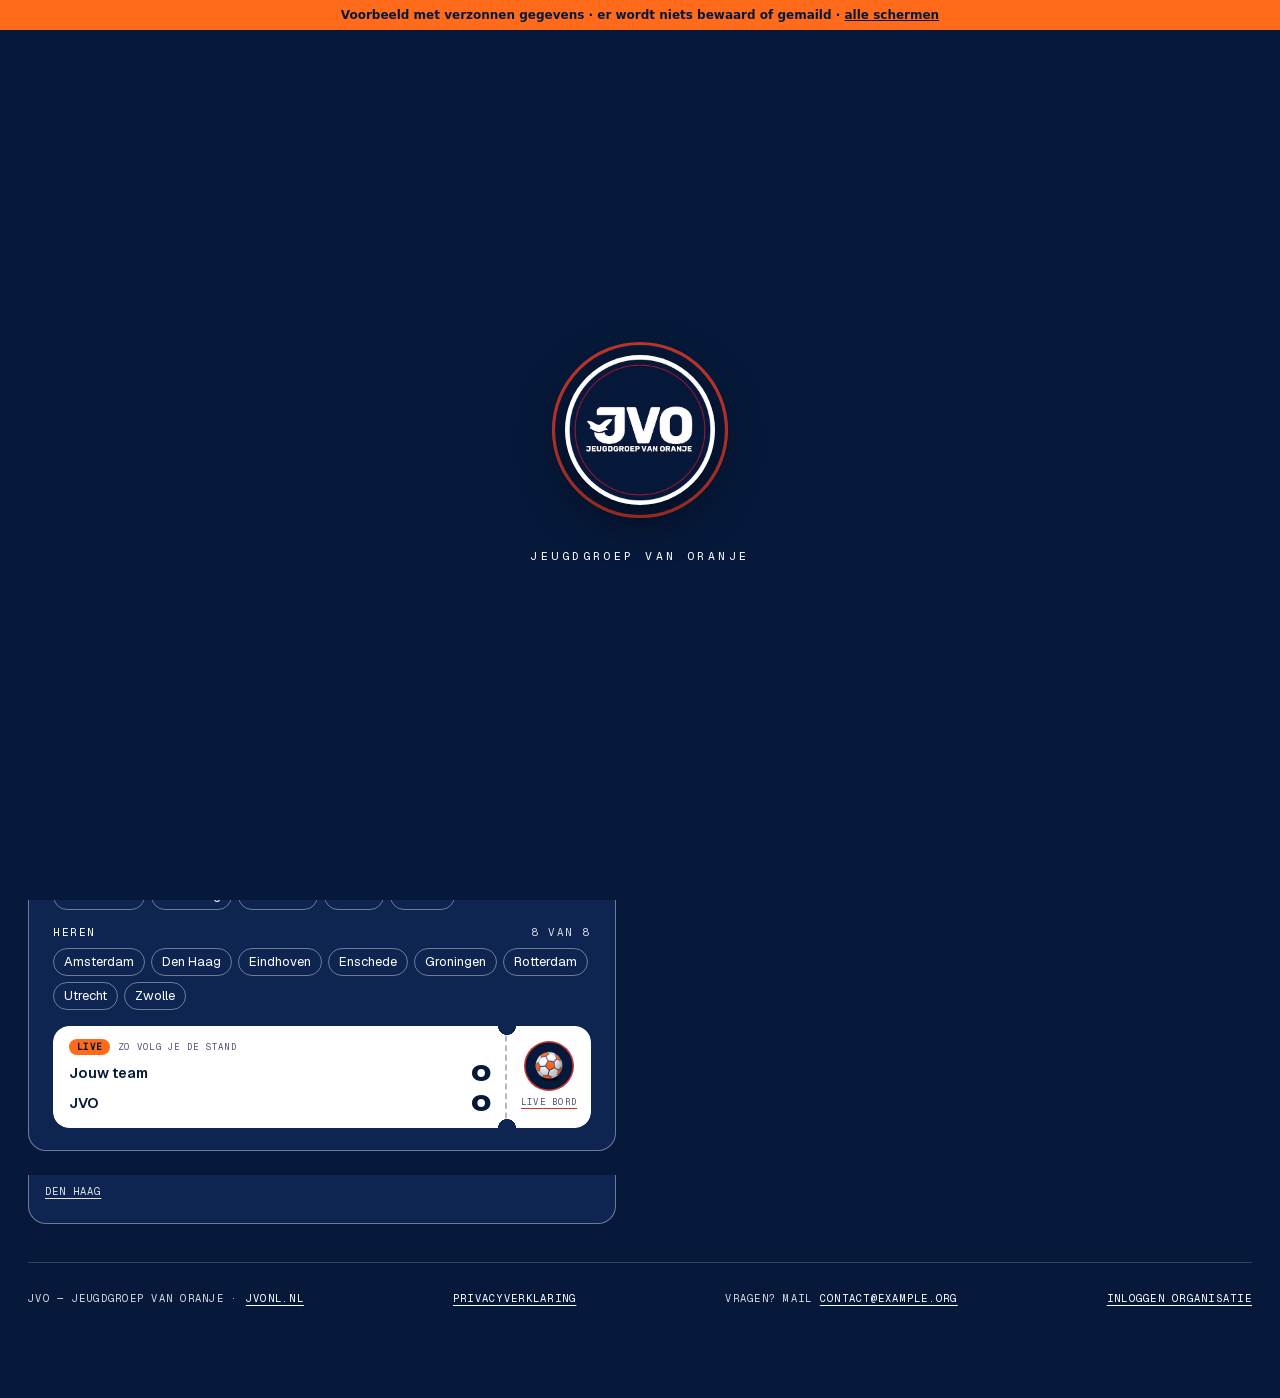
==== commit e679ff66: "Voorbeeld: categorieën Dames en Heren" ====
--- a/index.html
+++ b/index.html
@@ -244,7 +244,7 @@
   "@context": "https://schema.org",
   "@type": "SportsEvent",
   "name": "Benefiet Zaalvoetbal — Zaalvoetbaltoernooi",
-  "description": "Dit is een proefversie met voorbeeldgegevens. Kies Dames of Jongens, vul je stad in en je zit meteen in een poule.",
+  "description": "Dit is een proefversie met voorbeeldgegevens. Kies Dames of Heren, vul je stad in en je zit meteen in een poule.",
   "startDate": "2026-11-22T14:00:00+01:00",
   "endDate": "2026-11-22T18:00:00+01:00",
   "eventStatus": "https://schema.org/EventScheduled",
@@ -310,7 +310,7 @@
         <p class="sh-kop-sub" data-ev="heroSub">Verschillende steden tegen elkaar</p>
         
         
-        <p class="lead" data-ev="intro">Dit is een proefversie met voorbeeldgegevens. Kies Dames of Jongens, vul je stad in en je zit meteen in een poule.</p>
+        <p class="lead" data-ev="intro">Dit is een proefversie met voorbeeldgegevens. Kies Dames of Heren, vul je stad in en je zit meteen in een poule.</p>
         
         
         
@@ -323,7 +323,7 @@
         <!-- Alleen stad: op een telefoon staat het formulier meteen onder de kop, en de inleiding
              hier eronder (dezelfde tekst als in de hero; het thema toont er steeds maar één). -->
         <div class="st-lead-smal">
-          <p class="lead" data-ev="intro">Dit is een proefversie met voorbeeldgegevens. Kies Dames of Jongens, vul je stad in en je zit meteen in een poule.</p>
+          <p class="lead" data-ev="intro">Dit is een proefversie met voorbeeldgegevens. Kies Dames of Heren, vul je stad in en je zit meteen in een poule.</p>
           
         </div>
         
